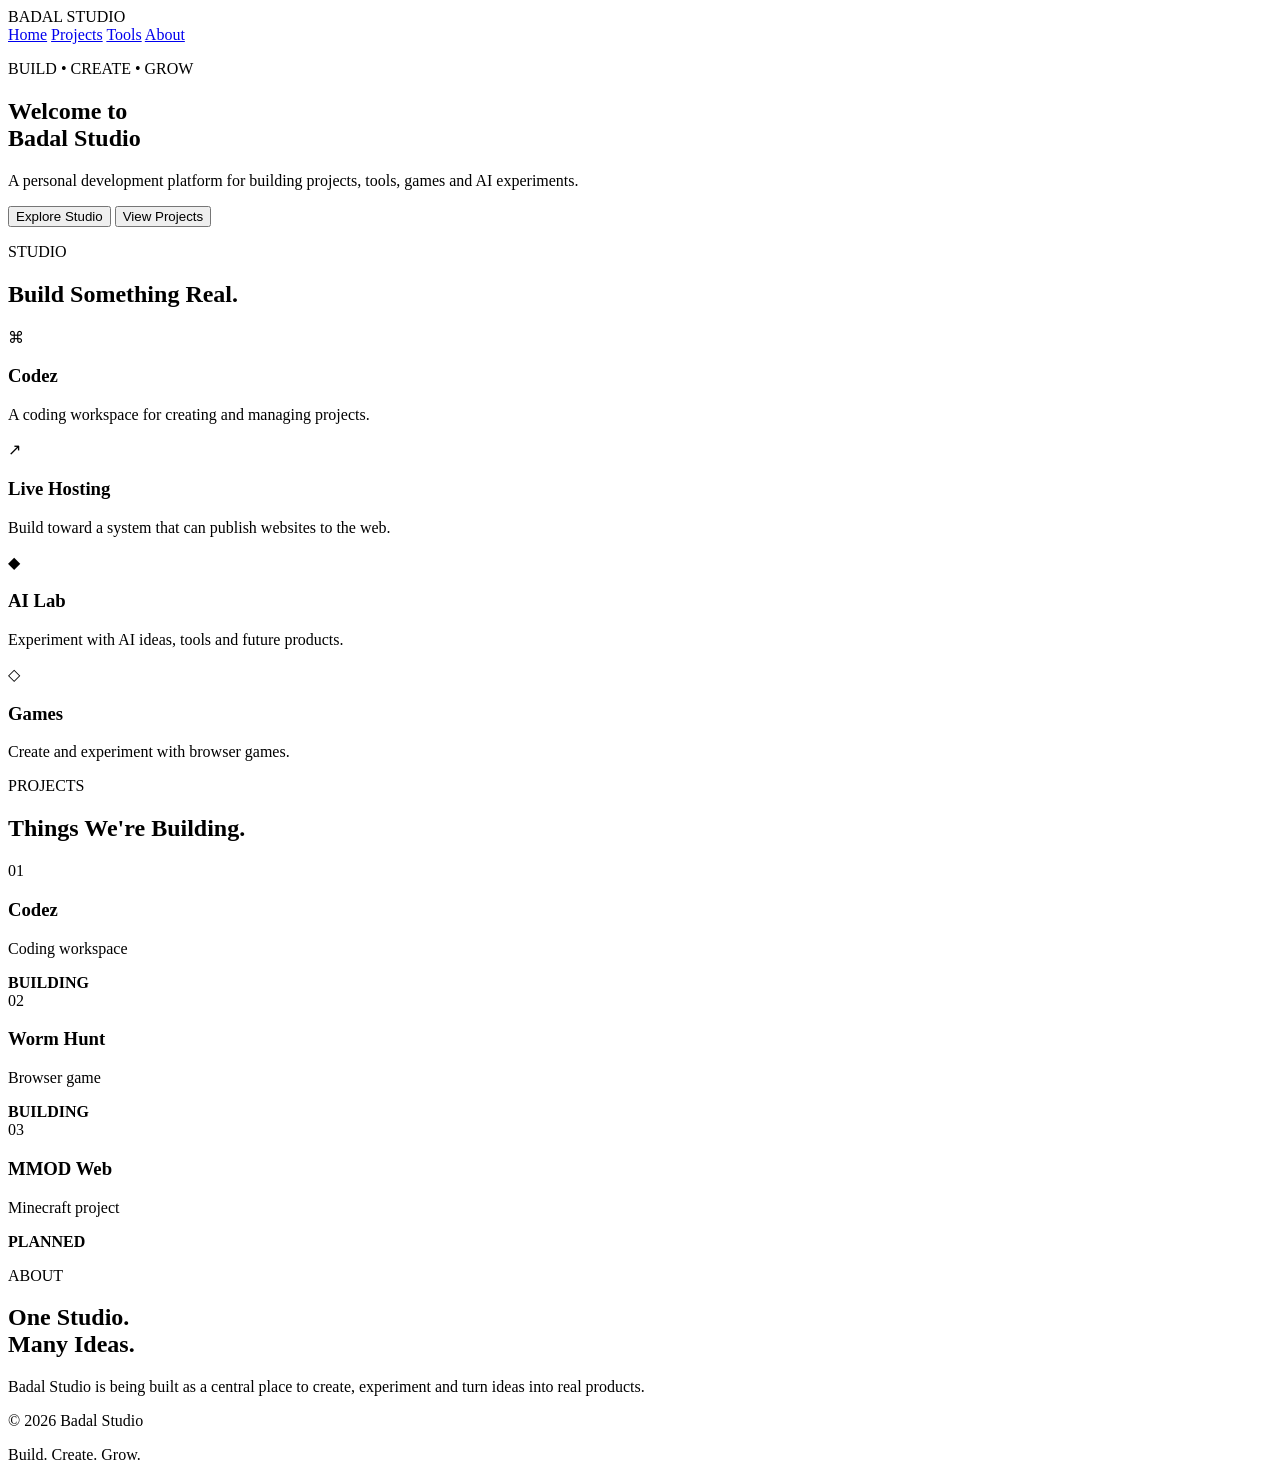
==== index.html @ 6822fb10 "Add initial HTML structure for Badal Studio" ====
<!DOCTYPE html>
<html lang="en">
<head>
    <meta charset="UTF-8">
    <meta name="viewport" content="width=device-width, initial-scale=1.0">

    <title>Badal Studio</title>

    <link rel="stylesheet" href="style.css">
</head>

<body>

    <header>
        <div class="logo">BADAL STUDIO</div>

        <nav>
            <a href="#home">Home</a>
            <a href="#projects">Projects</a>
            <a href="#tools">Tools</a>
            <a href="#about">About</a>
        </nav>
    </header>


    <main id="home">

        <section class="hero">

            <p class="tag">BUILD • CREATE • GROW</p>

            <h1>
                Welcome to<br>
                <span>Badal Studio</span>
            </h1>

            <p class="description">
                A personal development platform for building
                projects, tools, games and AI experiments.
            </p>

            <div class="buttons">
                <button id="exploreBtn">Explore Studio</button>
                <button class="secondary-btn">View Projects</button>
            </div>

        </section>


        <section id="tools" class="section">

            <p class="section-label">STUDIO</p>

            <h2>Build Something Real.</h2>

            <div class="cards">

                <div class="card">
                    <div class="icon">⌘</div>
                    <h3>Codez</h3>
                    <p>
                        A coding workspace for creating
                        and managing projects.
                    </p>
                </div>


                <div class="card">
                    <div class="icon">↗</div>
                    <h3>Live Hosting</h3>
                    <p>
                        Build toward a system that can
                        publish websites to the web.
                    </p>
                </div>


                <div class="card">
                    <div class="icon">◆</div>
                    <h3>AI Lab</h3>
                    <p>
                        Experiment with AI ideas,
                        tools and future products.
                    </p>
                </div>


                <div class="card">
                    <div class="icon">◇</div>
                    <h3>Games</h3>
                    <p>
                        Create and experiment with
                        browser games.
                    </p>
                </div>

            </div>

        </section>


        <section id="projects" class="section projects">

            <p class="section-label">PROJECTS</p>

            <h2>Things We're Building.</h2>

            <div class="project-list">

                <div class="project">
                    <span>01</span>
                    <div>
                        <h3>Codez</h3>
                        <p>Coding workspace</p>
                    </div>
                    <b>BUILDING</b>
                </div>


                <div class="project">
                    <span>02</span>
                    <div>
                        <h3>Worm Hunt</h3>
                        <p>Browser game</p>
                    </div>
                    <b>BUILDING</b>
                </div>


                <div class="project">
                    <span>03</span>
                    <div>
                        <h3>MMOD Web</h3>
                        <p>Minecraft project</p>
                    </div>
                    <b>PLANNED</b>
                </div>

            </div>

        </section>


        <section id="about" class="section about">

            <p class="section-label">ABOUT</p>

            <h2>One Studio.<br>Many Ideas.</h2>

            <p>
                Badal Studio is being built as a central place
                to create, experiment and turn ideas into real
                products.
            </p>

        </section>

    </main>


    <footer>
        <p>© 2026 Badal Studio</p>
        <p>Build. Create. Grow.</p>
    </footer>


    <script src="script.js"></script>

</body>
</html>
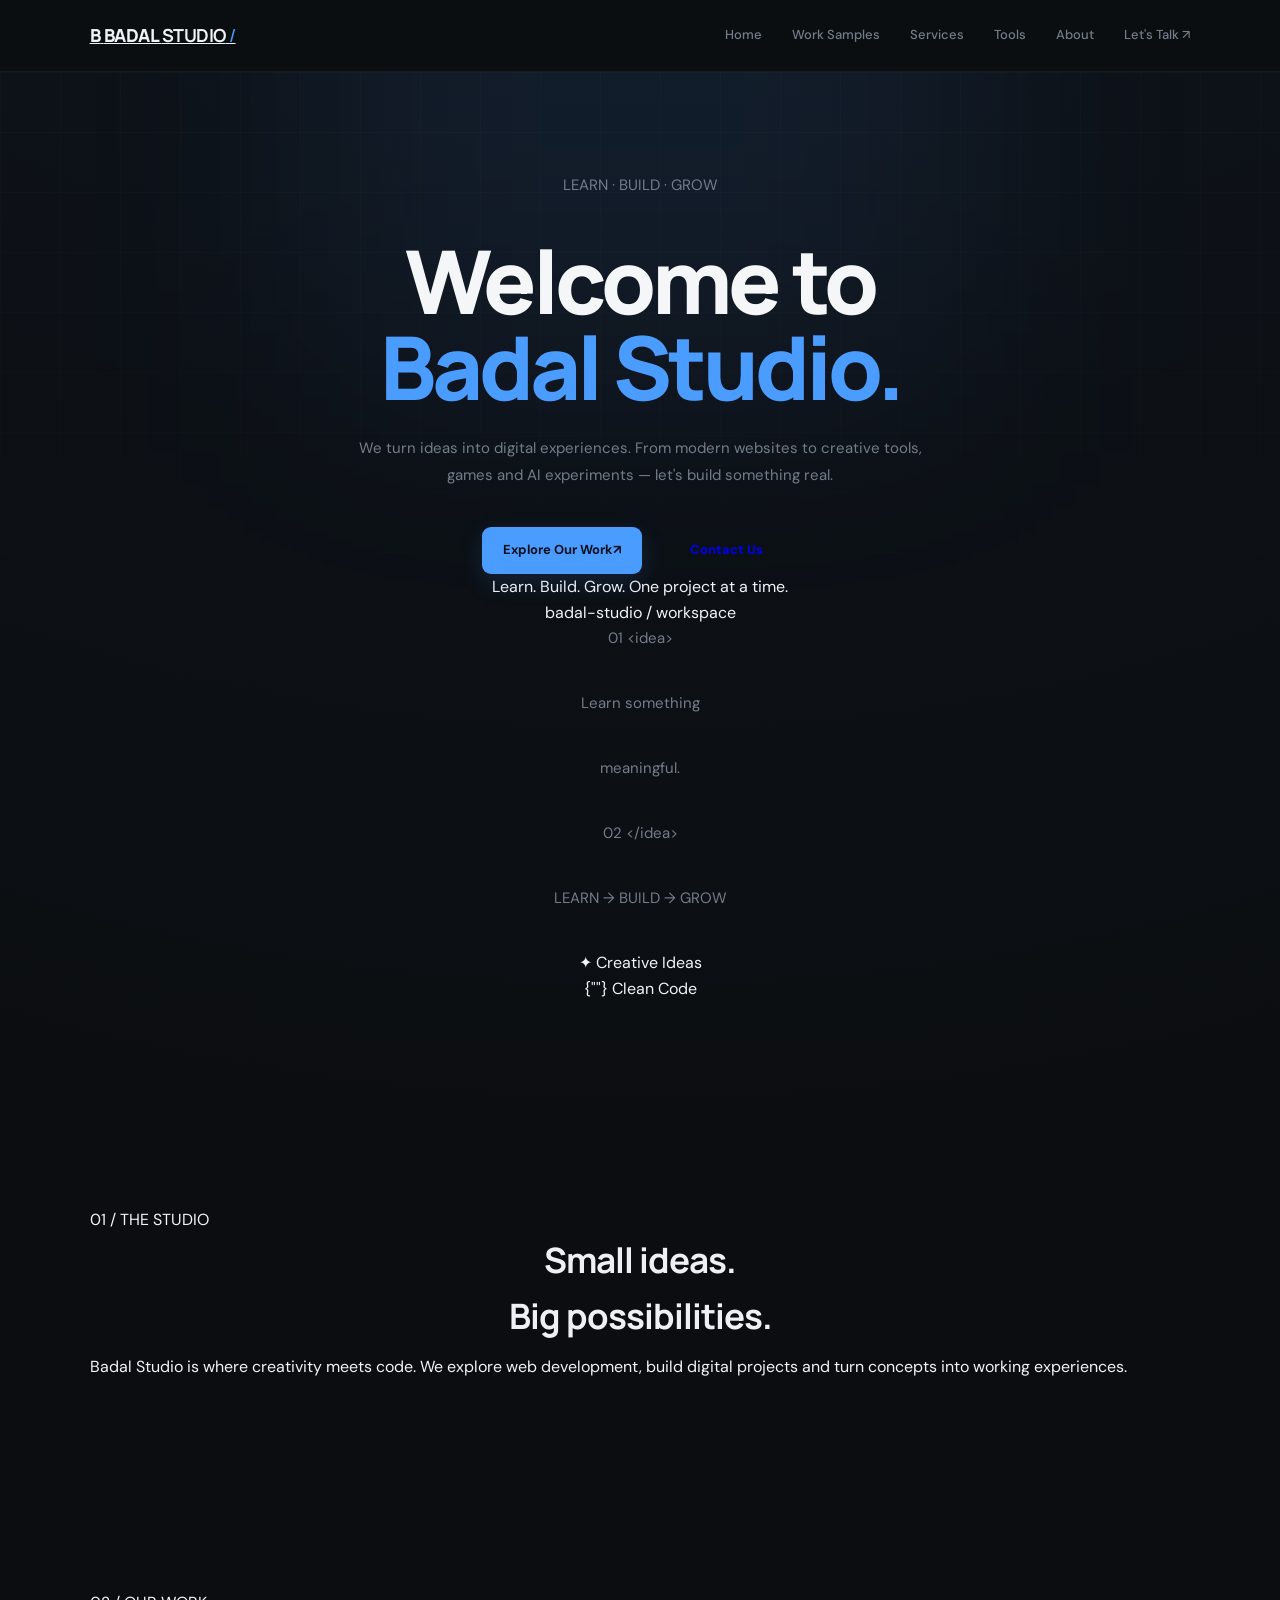
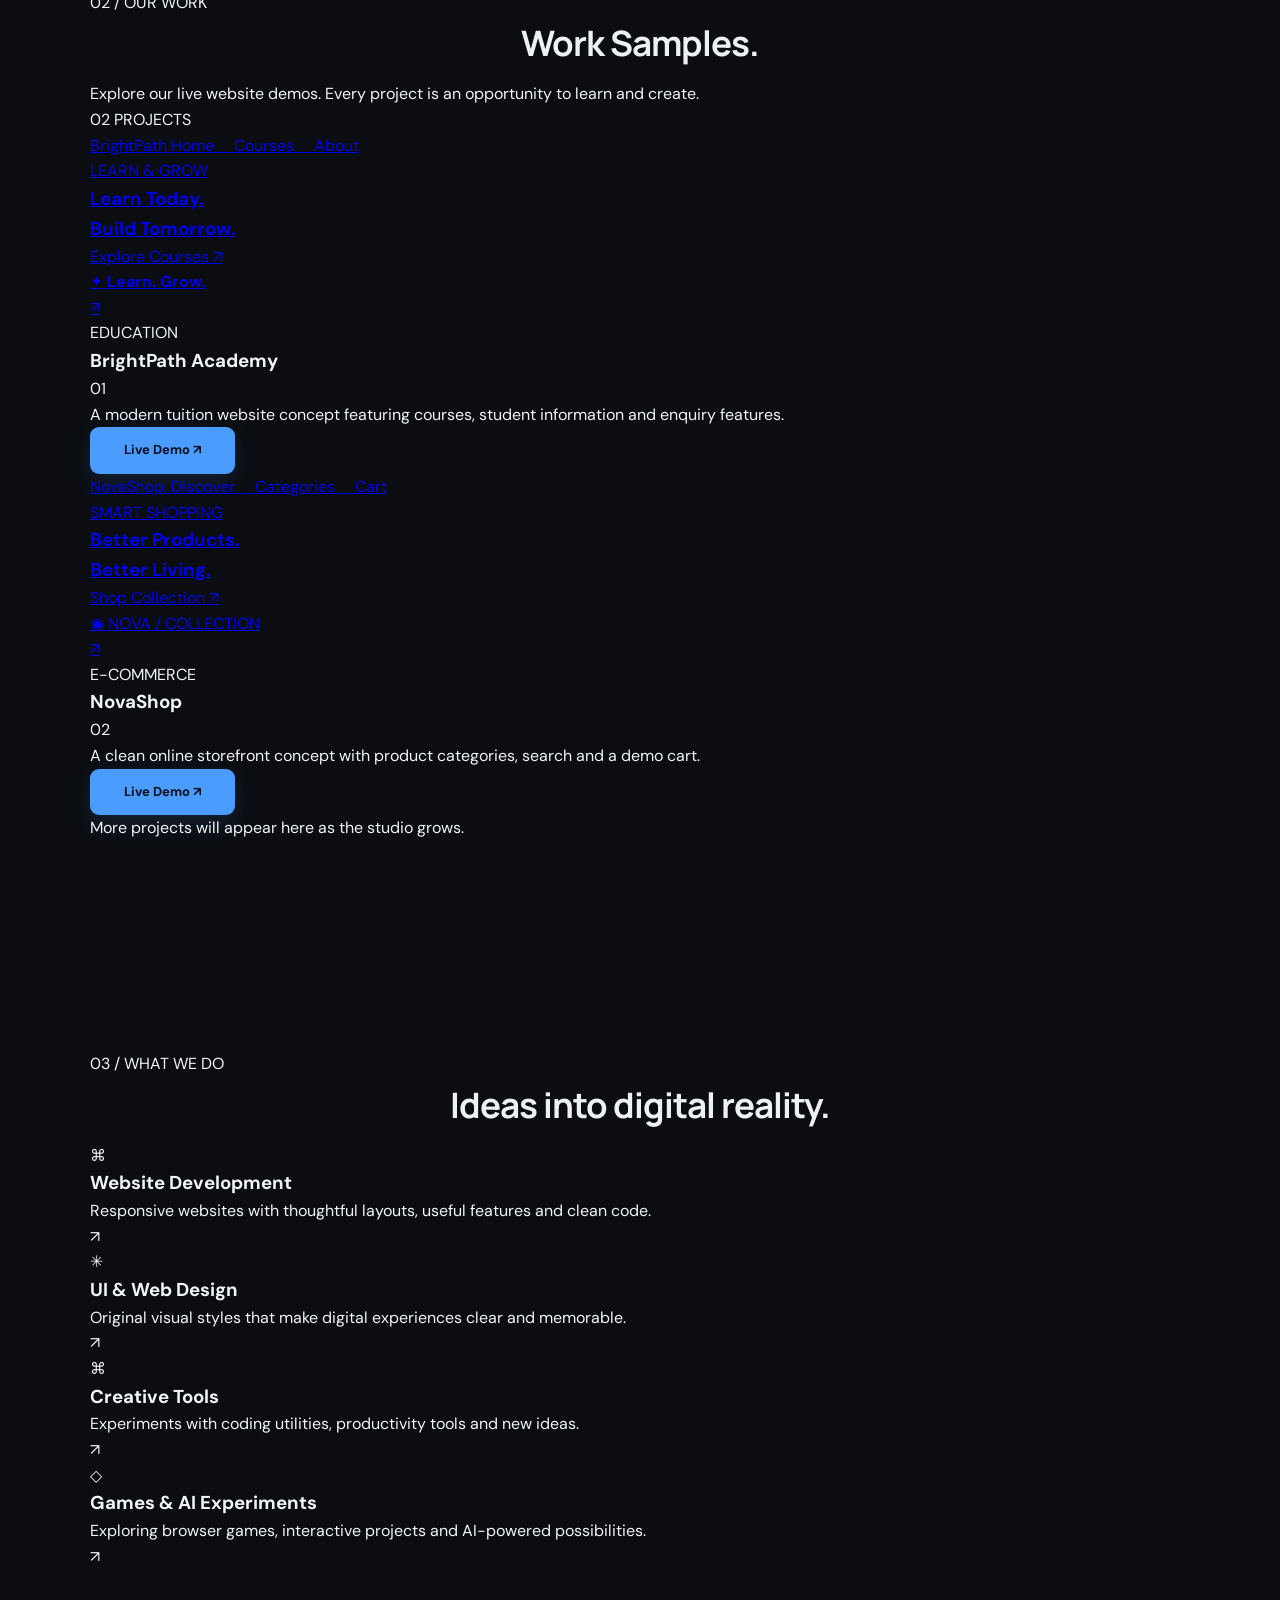
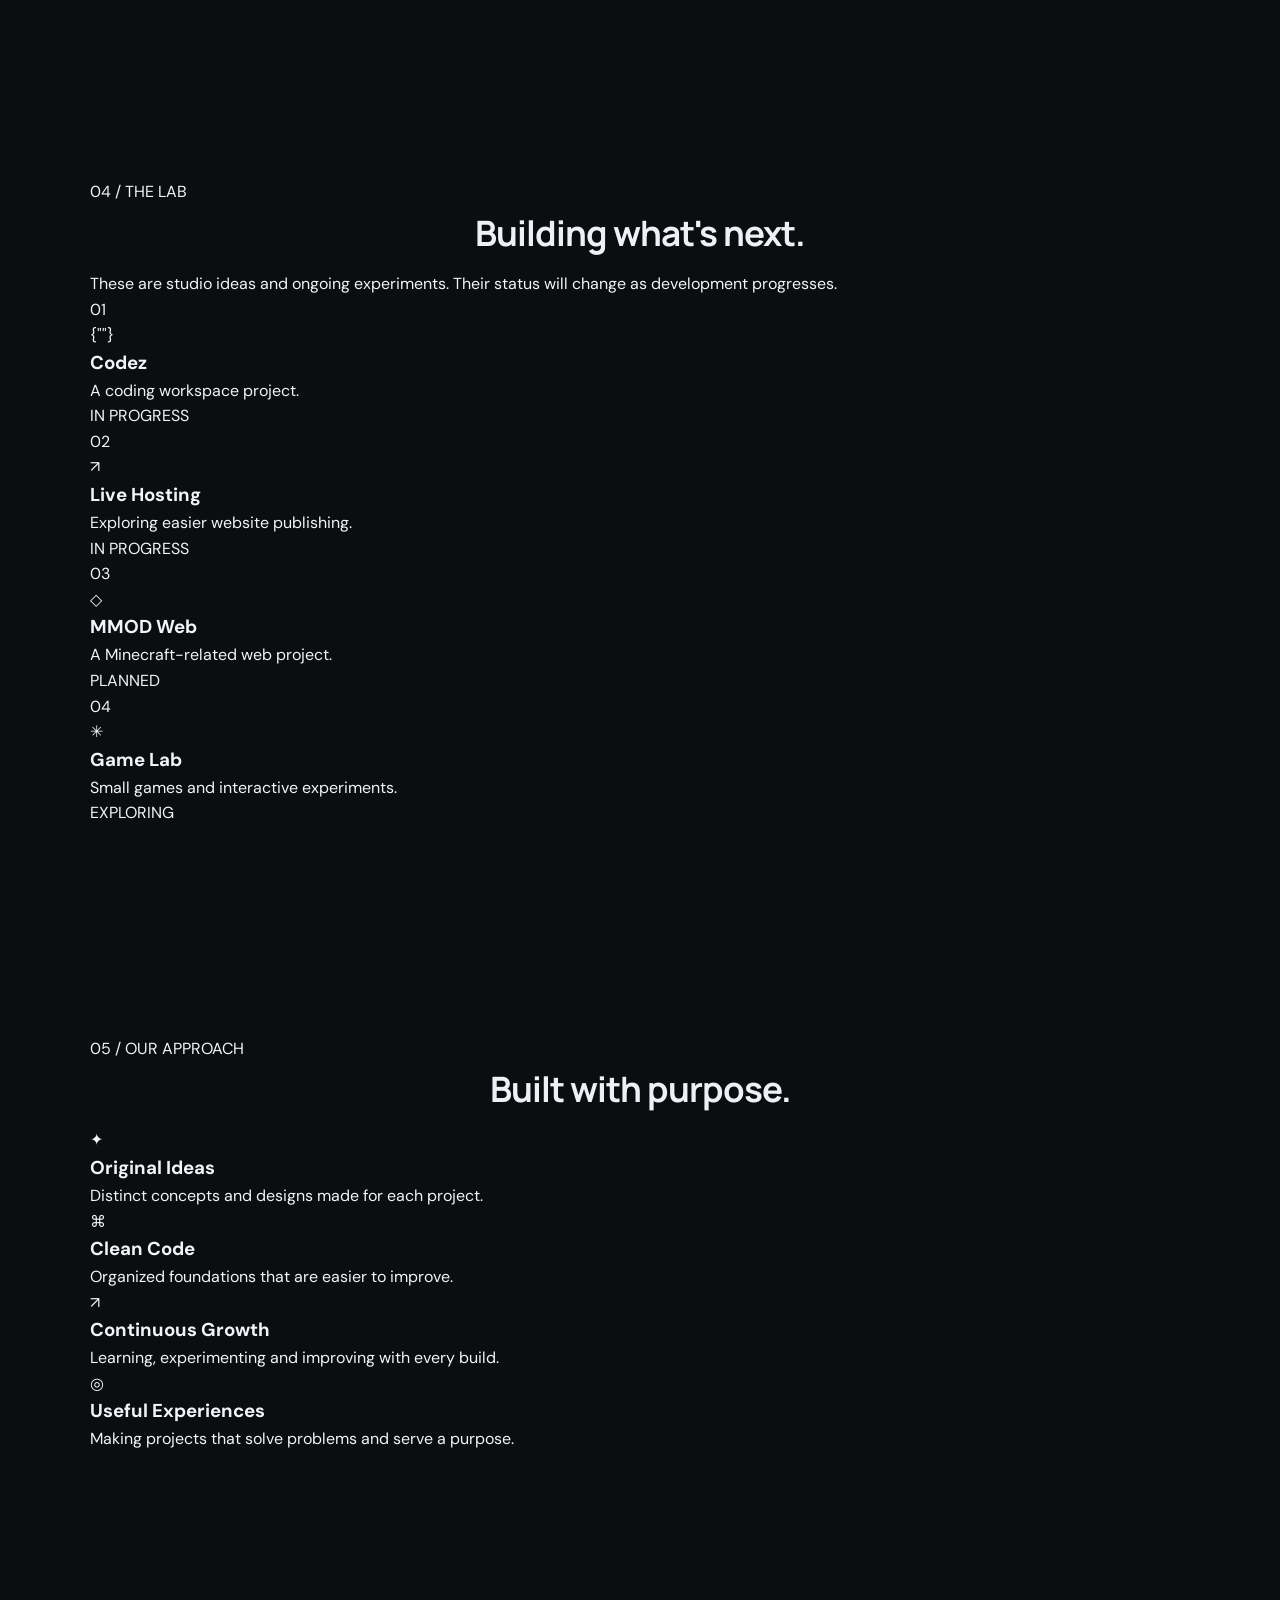
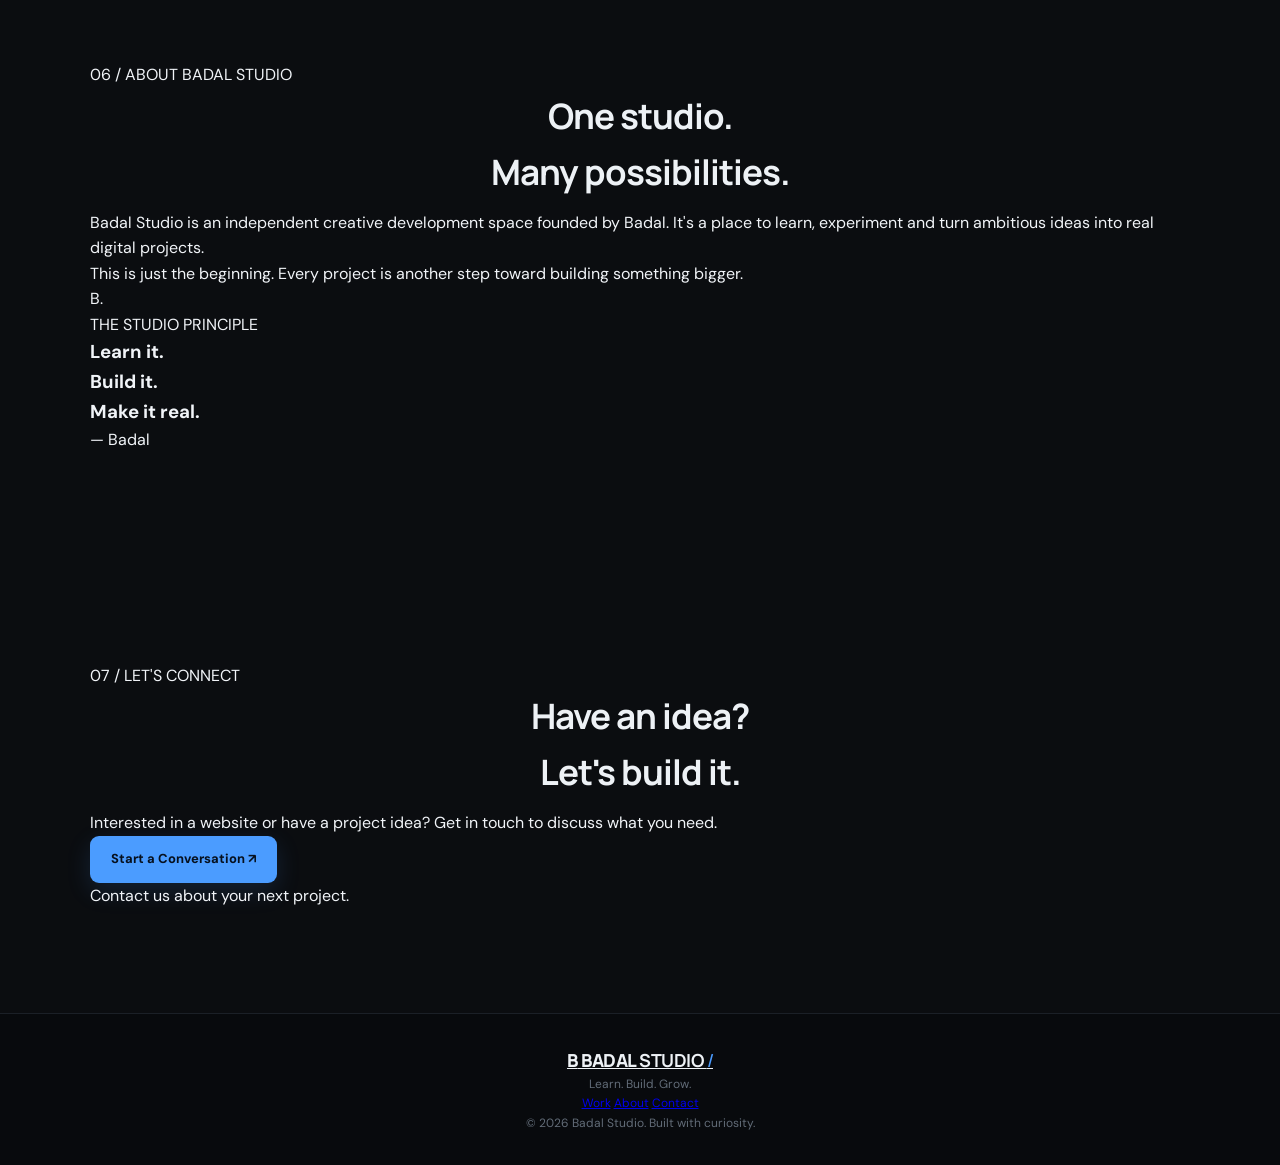
==== commit da5026fc: "Update index.html" ====
--- a/index.html
+++ b/index.html
@@ -3,168 +3,427 @@
 <head>
     <meta charset="UTF-8">
     <meta name="viewport" content="width=device-width, initial-scale=1.0">
-
-    <title>Badal Studio</title>
-
+    <meta name="theme-color" content="#050b18">
+    <meta name="description" content="Badal Studio builds modern websites, digital projects and creative tools.">
+
+    <title>Badal Studio — Learn. Build. Grow.</title>
     <link rel="stylesheet" href="style.css">
 </head>
 
 <body>
 
-    <header>
-        <div class="logo">BADAL STUDIO</div>
-
-        <nav>
-            <a href="#home">Home</a>
-            <a href="#projects">Projects</a>
-            <a href="#tools">Tools</a>
-            <a href="#about">About</a>
-        </nav>
-    </header>
-
-
-    <main id="home">
-
-        <section class="hero">
-
-            <p class="tag">BUILD • CREATE • GROW</p>
-
-            <h1>
-                Welcome to<br>
-                <span>Badal Studio</span>
-            </h1>
-
-            <p class="description">
-                A personal development platform for building
-                projects, tools, games and AI experiments.
+<header class="header">
+    <a href="#home" class="logo" aria-label="Badal Studio Home">
+        <span class="logo-mark">B</span>
+        <span>BADAL <strong>STUDIO</strong></span>
+    </a>
+
+    <nav class="nav">
+        <a href="#home">Home</a>
+        <a href="#samples">Work Samples</a>
+        <a href="#services">Services</a>
+        <a href="#tools">Tools</a>
+        <a href="#about">About</a>
+        <a href="#contact" class="nav-cta">Let's Talk ↗</a>
+    </nav>
+</header>
+
+<main>
+
+<section id="home" class="hero section-wrap">
+    <div class="hero-content">
+        <p class="eyebrow">LEARN · BUILD · GROW</p>
+
+        <h1>Welcome to<br><span>Badal Studio.</span></h1>
+
+        <p class="hero-description">
+            We turn ideas into digital experiences.
+            From modern websites to creative tools,
+            games and AI experiments — let's build
+            something real.
+        </p>
+
+        <div class="hero-buttons">
+            <a href="#samples" class="btn btn-primary">
+                Explore Our Work <span>↗</span>
+            </a>
+            <a href="#contact" class="btn btn-outline">Contact Us</a>
+        </div>
+
+        <div class="hero-note">
+            <span class="status-dot"></span>
+            Learn. Build. Grow. One project at a time.
+        </div>
+    </div>
+
+    <div class="hero-visual" aria-label="Creative coding illustration">
+        <div class="visual-glow"></div>
+
+        <div class="code-window">
+            <div class="window-top">
+                <div class="window-dots"><i></i><i></i><i></i></div>
+                <span>badal-studio / workspace</span>
+            </div>
+
+            <div class="code-content">
+                <p><span>01</span> &lt;idea&gt;</p>
+                <p class="code-highlight">Learn something</p>
+                <p class="code-highlight">meaningful.</p>
+                <p><span>02</span> &lt;/idea&gt;</p>
+                <div class="code-divider"></div>
+                <p class="code-small">LEARN → BUILD → GROW</p>
+            </div>
+        </div>
+
+        <div class="floating-chip chip-one">✦ Creative Ideas</div>
+        <div class="floating-chip chip-two">{"</>"} Clean Code</div>
+    </div>
+</section>
+
+<section class="intro section-wrap">
+    <div>
+        <p class="section-label">01 / THE STUDIO</p>
+        <h2>Small ideas.<br><span>Big possibilities.</span></h2>
+    </div>
+
+    <p class="intro-text">
+        Badal Studio is where creativity meets code.
+        We explore web development, build digital
+        projects and turn concepts into working
+        experiences.
+    </p>
+</section>
+
+<section id="samples" class="section-wrap samples-section">
+    <div class="section-heading">
+        <div>
+            <p class="section-label">02 / OUR WORK</p>
+            <h2>Work <span>Samples.</span></h2>
+            <p class="section-description">
+                Explore our live website demos.
+                Every project is an opportunity to learn and create.
             </p>
-
-            <div class="buttons">
-                <button id="exploreBtn">Explore Studio</button>
-                <button class="secondary-btn">View Projects</button>
-            </div>
-
-        </section>
-
-
-        <section id="tools" class="section">
-
-            <p class="section-label">STUDIO</p>
-
-            <h2>Build Something Real.</h2>
-
-            <div class="cards">
-
-                <div class="card">
-                    <div class="icon">⌘</div>
-                    <h3>Codez</h3>
-                    <p>
-                        A coding workspace for creating
-                        and managing projects.
-                    </p>
-                </div>
-
-
-                <div class="card">
-                    <div class="icon">↗</div>
-                    <h3>Live Hosting</h3>
-                    <p>
-                        Build toward a system that can
-                        publish websites to the web.
-                    </p>
-                </div>
-
-
-                <div class="card">
-                    <div class="icon">◆</div>
-                    <h3>AI Lab</h3>
-                    <p>
-                        Experiment with AI ideas,
-                        tools and future products.
-                    </p>
-                </div>
-
-
-                <div class="card">
-                    <div class="icon">◇</div>
-                    <h3>Games</h3>
-                    <p>
-                        Create and experiment with
-                        browser games.
-                    </p>
-                </div>
-
-            </div>
-
-        </section>
-
-
-        <section id="projects" class="section projects">
-
-            <p class="section-label">PROJECTS</p>
-
-            <h2>Things We're Building.</h2>
-
-            <div class="project-list">
-
-                <div class="project">
-                    <span>01</span>
+        </div>
+        <span class="project-count">02 PROJECTS</span>
+    </div>
+
+    <div class="sample-grid">
+
+        <article class="sample-card" data-sample="tuition">
+            <a
+                class="sample-preview tuition-preview"
+                href="Sample/Tuition/index.html"
+                target="_blank"
+                rel="noopener noreferrer"
+                aria-label="Open BrightPath Academy demo">
+
+                <div class="preview-browser">
+                    <div class="preview-bar">
+                        <span class="mini-logo">BrightPath</span>
+                        <span>Home　 Courses　 About</span>
+                    </div>
+
+                    <div class="tuition-preview-content">
+                        <div>
+                            <span class="preview-tag">LEARN & GROW</span>
+                            <h3>Learn Today.<br>Build Tomorrow.</h3>
+                            <span class="preview-button">Explore Courses ↗</span>
+                        </div>
+
+                        <div class="preview-art">
+                            <span>✦</span>
+                            <strong>Learn.</strong>
+                            <strong>Grow.</strong>
+                        </div>
+                    </div>
+                </div>
+
+                <span class="preview-open">↗</span>
+            </a>
+
+            <div class="sample-info">
+                <div class="sample-title-row">
                     <div>
-                        <h3>Codez</h3>
-                        <p>Coding workspace</p>
-                    </div>
-                    <b>BUILDING</b>
-                </div>
-
-
-                <div class="project">
-                    <span>02</span>
+                        <span class="sample-category">EDUCATION</span>
+                        <h3>BrightPath Academy</h3>
+                    </div>
+                    <span class="sample-number">01</span>
+                </div>
+
+                <p>
+                    A modern tuition website concept featuring
+                    courses, student information and enquiry features.
+                </p>
+
+                <div class="sample-actions">
+                    <a
+                        href="Sample/Tuition/index.html"
+                        target="_blank"
+                        rel="noopener noreferrer"
+                        class="btn btn-primary sample-btn">
+                        Live Demo ↗
+                    </a>
+                </div>
+            </div>
+        </article>
+
+        <article class="sample-card" data-sample="shop">
+            <a
+                class="sample-preview shop-preview"
+                href="Sample/Shop/index.html"
+                target="_blank"
+                rel="noopener noreferrer"
+                aria-label="Open NovaShop demo">
+
+                <div class="preview-browser shop-browser">
+                    <div class="preview-bar">
+                        <span class="mini-logo">NovaShop.</span>
+                        <span>Discover　 Categories　 Cart</span>
+                    </div>
+
+                    <div class="shop-preview-content">
+                        <div>
+                            <span class="preview-tag">SMART SHOPPING</span>
+                            <h3>Better Products.<br>Better Living.</h3>
+                            <span class="preview-button">Shop Collection ↗</span>
+                        </div>
+
+                        <div class="product-art">
+                            <span class="product-orbit"></span>
+                            <span class="product-symbol">◉</span>
+                            <span class="product-caption">NOVA / COLLECTION</span>
+                        </div>
+                    </div>
+                </div>
+
+                <span class="preview-open">↗</span>
+            </a>
+
+            <div class="sample-info">
+                <div class="sample-title-row">
                     <div>
-                        <h3>Worm Hunt</h3>
-                        <p>Browser game</p>
-                    </div>
-                    <b>BUILDING</b>
-                </div>
-
-
-                <div class="project">
-                    <span>03</span>
-                    <div>
-                        <h3>MMOD Web</h3>
-                        <p>Minecraft project</p>
-                    </div>
-                    <b>PLANNED</b>
-                </div>
-
-            </div>
-
-        </section>
-
-
-        <section id="about" class="section about">
-
-            <p class="section-label">ABOUT</p>
-
-            <h2>One Studio.<br>Many Ideas.</h2>
-
-            <p>
-                Badal Studio is being built as a central place
-                to create, experiment and turn ideas into real
-                products.
-            </p>
-
-        </section>
-
-    </main>
-
-
-    <footer>
-        <p>© 2026 Badal Studio</p>
-        <p>Build. Create. Grow.</p>
-    </footer>
-
-
-    <script src="script.js"></script>
+                        <span class="sample-category shop-category">E-COMMERCE</span>
+                        <h3>NovaShop</h3>
+                    </div>
+                    <span class="sample-number">02</span>
+                </div>
+
+                <p>
+                    A clean online storefront concept with
+                    product categories, search and a demo cart.
+                </p>
+
+                <div class="sample-actions">
+                    <a
+                        href="Sample/Shop/index.html"
+                        target="_blank"
+                        rel="noopener noreferrer"
+                        class="btn btn-primary sample-btn">
+                        Live Demo ↗
+                    </a>
+                </div>
+            </div>
+        </article>
+
+    </div>
+
+    <p class="samples-note">
+        More projects will appear here as the studio grows.
+    </p>
+</section>
+
+<section id="services" class="section-wrap services-section">
+    <div class="section-heading">
+        <div>
+            <p class="section-label">03 / WHAT WE DO</p>
+            <h2>Ideas into <span>digital reality.</span></h2>
+        </div>
+    </div>
+
+    <div class="services-grid">
+        <article class="service-card">
+            <span class="service-icon">⌘</span>
+            <h3>Website Development</h3>
+            <p>Responsive websites with thoughtful layouts, useful features and clean code.</p>
+            <span class="service-arrow">↗</span>
+        </article>
+
+        <article class="service-card">
+            <span class="service-icon purple-icon">✳</span>
+            <h3>UI & Web Design</h3>
+            <p>Original visual styles that make digital experiences clear and memorable.</p>
+            <span class="service-arrow">↗</span>
+        </article>
+
+        <article class="service-card">
+            <span class="service-icon green-icon">⌘</span>
+            <h3>Creative Tools</h3>
+            <p>Experiments with coding utilities, productivity tools and new ideas.</p>
+            <span class="service-arrow">↗</span>
+        </article>
+
+        <article class="service-card">
+            <span class="service-icon orange-icon">◇</span>
+            <h3>Games & AI Experiments</h3>
+            <p>Exploring browser games, interactive projects and AI-powered possibilities.</p>
+            <span class="service-arrow">↗</span>
+        </article>
+    </div>
+</section>
+
+<section id="tools" class="section-wrap tools-section">
+    <p class="section-label">04 / THE LAB</p>
+    <h2>Building what's <span>next.</span></h2>
+
+    <p class="section-description">
+        These are studio ideas and ongoing experiments.
+        Their status will change as development progresses.
+    </p>
+
+    <div class="tool-list">
+        <article class="tool-item">
+            <span class="tool-index">01</span>
+            <div class="tool-icon">{"</>"}</div>
+            <div class="tool-details">
+                <h3>Codez</h3>
+                <p>A coding workspace project.</p>
+            </div>
+            <span class="tool-status status-building">IN PROGRESS</span>
+        </article>
+
+        <article class="tool-item">
+            <span class="tool-index">02</span>
+            <div class="tool-icon">↗</div>
+            <div class="tool-details">
+                <h3>Live Hosting</h3>
+                <p>Exploring easier website publishing.</p>
+            </div>
+            <span class="tool-status status-building">IN PROGRESS</span>
+        </article>
+
+        <article class="tool-item">
+            <span class="tool-index">03</span>
+            <div class="tool-icon">◇</div>
+            <div class="tool-details">
+                <h3>MMOD Web</h3>
+                <p>A Minecraft-related web project.</p>
+            </div>
+            <span class="tool-status status-planned">PLANNED</span>
+        </article>
+
+        <article class="tool-item">
+            <span class="tool-index">04</span>
+            <div class="tool-icon">✳</div>
+            <div class="tool-details">
+                <h3>Game Lab</h3>
+                <p>Small games and interactive experiments.</p>
+            </div>
+            <span class="tool-status status-exploring">EXPLORING</span>
+        </article>
+    </div>
+</section>
+
+<section class="section-wrap values-section">
+    <p class="section-label">05 / OUR APPROACH</p>
+    <h2>Built with <span>purpose.</span></h2>
+
+    <div class="values-grid">
+        <div class="value-item">
+            <span>✦</span>
+            <div>
+                <h3>Original Ideas</h3>
+                <p>Distinct concepts and designs made for each project.</p>
+            </div>
+        </div>
+
+        <div class="value-item">
+            <span>⌘</span>
+            <div>
+                <h3>Clean Code</h3>
+                <p>Organized foundations that are easier to improve.</p>
+            </div>
+        </div>
+
+        <div class="value-item">
+            <span>↗</span>
+            <div>
+                <h3>Continuous Growth</h3>
+                <p>Learning, experimenting and improving with every build.</p>
+            </div>
+        </div>
+
+        <div class="value-item">
+            <span>◎</span>
+            <div>
+                <h3>Useful Experiences</h3>
+                <p>Making projects that solve problems and serve a purpose.</p>
+            </div>
+        </div>
+    </div>
+</section>
+
+<section id="about" class="section-wrap about-section">
+    <div class="about-copy">
+        <p class="section-label">06 / ABOUT BADAL STUDIO</p>
+        <h2>One studio.<br><span>Many possibilities.</span></h2>
+
+        <p>
+            Badal Studio is an independent creative development
+            space founded by Badal. It's a place to learn,
+            experiment and turn ambitious ideas into real digital projects.
+        </p>
+
+        <p>
+            This is just the beginning. Every project is another
+            step toward building something bigger.
+        </p>
+    </div>
+
+    <div class="about-card">
+        <span class="about-card-mark">B.</span>
+        <p class="about-card-label">THE STUDIO PRINCIPLE</p>
+        <h3>Learn it.<br>Build it.<br><span>Make it real.</span></h3>
+        <div class="about-line"></div>
+        <p class="about-signature">— Badal</p>
+    </div>
+</section>
+
+<section id="contact" class="section-wrap contact-section">
+    <p class="section-label">07 / LET'S CONNECT</p>
+    <h2>Have an idea?<br><span>Let's build it.</span></h2>
+
+    <p class="contact-description">
+        Interested in a website or have a project idea?
+        Get in touch to discuss what you need.
+    </p>
+
+    <a href="mailto:badalz.business@gmail.com" class="btn btn-primary contact-btn">
+        Start a Conversation ↗
+    </a>
+
+    <p class="contact-note">Contact us about your next project.</p>
+</section>
+
+</main>
+
+<footer class="footer">
+    <a href="#home" class="logo footer-logo">
+        <span class="logo-mark">B</span>
+        <span>BADAL <strong>STUDIO</strong></span>
+    </a>
+
+    <p>Learn. Build. Grow.</p>
+
+    <div class="footer-links">
+        <a href="#samples">Work</a>
+        <a href="#about">About</a>
+        <a href="#contact">Contact</a>
+    </div>
+
+    <p class="copyright">
+        © <span id="year">2026</span> Badal Studio. Built with curiosity.
+    </p>
+</footer>
 
 </body>
-</html>
+    </html>
--- a/style.css
+++ b/style.css
@@ -0,0 +1,754 @@
+/* =====================================================
+   BADAL STUDIO
+   OBSIDIAN × TITANIUM × ELECTRIC BLUE
+===================================================== */
+
+@import url('https://fonts.googleapis.com/css2?family=DM+Sans:wght@400;500;600;700&family=Manrope:wght@500;600;700;800&display=swap');
+
+
+/* ==============================
+   ROOT
+============================== */
+
+:root {
+  --bg: #0b0d10;
+  --bg-soft: #101318;
+
+  --surface: #14181e;
+  --surface-2: #181d24;
+  --surface-3: #1d232b;
+
+  --border: #292f38;
+  --border-light: #343b45;
+
+  --text: #f1f4f8;
+  --text-soft: #aeb6c1;
+  --text-muted: #737d89;
+
+  --blue: #4b9cff;
+  --blue-soft: #79b5ff;
+
+  --silver: #c5ccd5;
+
+  --radius: 16px;
+}
+
+
+/* ==============================
+   RESET
+============================== */
+
+* {
+  margin: 0;
+  padding: 0;
+  box-sizing: border-box;
+}
+
+html {
+  scroll-behavior: smooth;
+}
+
+body {
+  font-family: "DM Sans", sans-serif;
+
+  background:
+    radial-gradient(
+      circle at 50% -20%,
+      rgba(75, 156, 255, 0.08),
+      transparent 35%
+    ),
+    var(--bg);
+
+  color: var(--text);
+
+  line-height: 1.6;
+
+  -webkit-font-smoothing: antialiased;
+}
+
+
+/* ==============================
+   HEADER
+============================== */
+
+header {
+  position: sticky;
+
+  top: 0;
+
+  z-index: 1000;
+
+  height: 72px;
+
+  display: flex;
+
+  align-items: center;
+
+  justify-content: space-between;
+
+  padding: 0 7%;
+
+  background: rgba(11, 13, 16, 0.78);
+
+  backdrop-filter: blur(20px);
+
+  border-bottom: 1px solid rgba(255,255,255,0.055);
+}
+
+
+/* LOGO */
+
+.logo {
+  font-family: "Manrope", sans-serif;
+
+  font-size: 18px;
+
+  font-weight: 800;
+
+  letter-spacing: -0.5px;
+
+  color: #eef2f6;
+}
+
+.logo::after {
+  content: " /";
+
+  color: var(--blue);
+
+  font-weight: 500;
+}
+
+
+/* NAV */
+
+nav {
+  display: flex;
+
+  align-items: center;
+
+  gap: 30px;
+}
+
+nav a {
+  position: relative;
+
+  color: var(--text-muted);
+
+  text-decoration: none;
+
+  font-size: 13px;
+
+  font-weight: 500;
+
+  transition: 0.25s;
+}
+
+nav a:hover {
+  color: var(--text);
+}
+
+nav a::after {
+  content: "";
+
+  position: absolute;
+
+  left: 50%;
+
+  bottom: -8px;
+
+  width: 0;
+
+  height: 1px;
+
+  background: var(--blue);
+
+  transform: translateX(-50%);
+
+  transition: 0.25s;
+}
+
+nav a:hover::after {
+  width: 100%;
+}
+
+
+/* ==============================
+   HERO
+============================== */
+
+.hero {
+  position: relative;
+
+  min-height: 82vh;
+
+  display: flex;
+
+  flex-direction: column;
+
+  align-items: center;
+
+  justify-content: center;
+
+  text-align: center;
+
+  padding: 100px 7%;
+
+  overflow: hidden;
+}
+
+
+/* ambient light */
+
+.hero::before {
+  content: "";
+
+  position: absolute;
+
+  width: 650px;
+  height: 650px;
+
+  top: -350px;
+
+  left: 50%;
+
+  transform: translateX(-50%);
+
+  background: rgba(75, 156, 255, 0.08);
+
+  filter: blur(120px);
+
+  pointer-events: none;
+}
+
+
+/* tiny grid */
+
+.hero::after {
+  content: "";
+
+  position: absolute;
+
+  inset: 0;
+
+  background-image:
+    linear-gradient(
+      rgba(255,255,255,0.018) 1px,
+      transparent 1px
+    ),
+    linear-gradient(
+      90deg,
+      rgba(255,255,255,0.018) 1px,
+      transparent 1px
+    );
+
+  background-size: 60px 60px;
+
+  mask-image: linear-gradient(
+    to bottom,
+    black,
+    transparent 75%
+  );
+
+  pointer-events: none;
+}
+
+
+/* TAG */
+
+.tag {
+  position: relative;
+
+  z-index: 1;
+
+  display: inline-flex;
+
+  align-items: center;
+
+  gap: 8px;
+
+  margin-bottom: 25px;
+
+  padding: 7px 13px;
+
+  border-radius: 100px;
+
+  border: 1px solid var(--border);
+
+  background: rgba(255,255,255,0.025);
+
+  color: var(--silver);
+
+  font-size: 10px;
+
+  font-weight: 700;
+
+  letter-spacing: 2.5px;
+
+  text-transform: uppercase;
+}
+
+.tag::before {
+  content: "";
+
+  width: 5px;
+  height: 5px;
+
+  border-radius: 50%;
+
+  background: var(--blue);
+
+  box-shadow: 0 0 10px var(--blue);
+}
+
+
+/* HERO TITLE */
+
+.hero h1 {
+  position: relative;
+
+  z-index: 1;
+
+  font-family: "Manrope", sans-serif;
+
+  font-size: clamp(48px, 8vw, 88px);
+
+  line-height: 0.98;
+
+  letter-spacing: -4px;
+
+  font-weight: 800;
+
+  max-width: 950px;
+
+  color: #f4f6f8;
+
+  margin-bottom: 26px;
+}
+
+
+/* highlighted word */
+
+.hero h1 span {
+  color: var(--blue);
+}
+
+
+/* HERO TEXT */
+
+.hero p {
+  position: relative;
+
+  z-index: 1;
+
+  max-width: 610px;
+
+  color: var(--text-muted);
+
+  font-size: 15px;
+
+  line-height: 1.8;
+
+  margin-bottom: 38px;
+}
+
+
+/* ==============================
+   BUTTONS
+============================== */
+
+.hero-buttons {
+  position: relative;
+
+  z-index: 1;
+
+  display: flex;
+
+  gap: 12px;
+
+  align-items: center;
+
+  justify-content: center;
+}
+
+.btn {
+  font-family: "DM Sans", sans-serif;
+
+  display: inline-flex;
+
+  align-items: center;
+
+  justify-content: center;
+
+  min-width: 145px;
+
+  padding: 13px 21px;
+
+  border-radius: 9px;
+
+  text-decoration: none;
+
+  font-size: 13px;
+
+  font-weight: 700;
+
+  transition:
+    transform 0.25s,
+    border 0.25s,
+    background 0.25s,
+    box-shadow 0.25s;
+}
+
+
+/* PRIMARY */
+
+.btn-primary {
+  background: var(--blue);
+
+  color: #06101e;
+
+  box-shadow:
+    0 8px 25px rgba(75,156,255,0.15);
+}
+
+.btn-primary:hover {
+  transform: translateY(-2px);
+
+  background: var(--blue-soft);
+
+  box-shadow:
+    0 12px 35px rgba(75,156,255,0.22);
+}
+
+
+/* SECONDARY */
+
+.btn-secondary {
+  background: var(--surface);
+
+  color: var(--silver);
+
+  border: 1px solid var(--border);
+}
+
+.btn-secondary:hover {
+  transform: translateY(-2px);
+
+  background: var(--surface-2);
+
+  border-color: var(--border-light);
+
+  color: white;
+}
+
+
+/* ==============================
+   SECTION
+============================== */
+
+section {
+  padding: 105px 7%;
+}
+
+section h2 {
+  font-family: "Manrope", sans-serif;
+
+  text-align: center;
+
+  font-size: 35px;
+
+  font-weight: 700;
+
+  letter-spacing: -1px;
+
+  color: #edf1f5;
+
+  margin-bottom: 10px;
+}
+
+.section-subtitle {
+  text-align: center;
+
+  color: var(--text-muted);
+
+  font-size: 14px;
+
+  margin-bottom: 50px;
+}
+
+
+/* ==============================
+   TOOLS
+============================== */
+
+.tools-grid {
+  max-width: 1120px;
+
+  margin: auto;
+
+  display: grid;
+
+  grid-template-columns:
+    repeat(auto-fit, minmax(235px, 1fr));
+
+  gap: 16px;
+}
+
+
+.tool-card {
+  position: relative;
+
+  min-height: 205px;
+
+  padding: 28px;
+
+  background:
+    linear-gradient(
+      145deg,
+      var(--surface-2),
+      var(--surface)
+    );
+
+  border: 1px solid var(--border);
+
+  border-radius: var(--radius);
+
+  overflow: hidden;
+
+  transition:
+    transform 0.3s,
+    border 0.3s,
+    box-shadow 0.3s;
+}
+
+
+/* top highlight */
+
+.tool-card::before {
+  content: "";
+
+  position: absolute;
+
+  top: 0;
+  left: 20px;
+  right: 20px;
+
+  height: 1px;
+
+  background:
+    linear-gradient(
+      90deg,
+      transparent,
+      rgba(255,255,255,0.18),
+      transparent
+    );
+}
+
+
+.tool-card:hover {
+  transform: translateY(-6px);
+
+  border-color: #3a4654;
+
+  box-shadow:
+    0 20px 50px rgba(0,0,0,0.25);
+}
+
+
+.tool-card h3 {
+  font-family: "Manrope", sans-serif;
+
+  font-size: 18px;
+
+  font-weight: 700;
+
+  color: #e9edf2;
+
+  margin-bottom: 12px;
+}
+
+
+.tool-card p {
+  color: var(--text-muted);
+
+  font-size: 13px;
+
+  line-height: 1.7;
+}
+
+
+/* ==============================
+   PROJECTS
+============================== */
+
+.projects {
+  background: #0d1014;
+
+  border-top: 1px solid #1b2027;
+
+  border-bottom: 1px solid #1b2027;
+}
+
+
+.project-list {
+  max-width: 900px;
+
+  margin: auto;
+
+  display: grid;
+
+  gap: 10px;
+}
+
+
+.project {
+  display: flex;
+
+  align-items: center;
+
+  justify-content: space-between;
+
+  padding: 22px 24px;
+
+  background: #13171d;
+
+  border: 1px solid #252b33;
+
+  border-radius: 12px;
+
+  transition: 0.25s;
+}
+
+
+.project:hover {
+  background: #171c23;
+
+  border-color: #3b4652;
+
+  transform: translateX(5px);
+}
+
+
+.project h3 {
+  font-family: "Manrope", sans-serif;
+
+  font-size: 15px;
+
+  color: #e8edf2;
+
+  margin-bottom: 3px;
+}
+
+
+.project p {
+  color: #727c89;
+
+  font-size: 12px;
+}
+
+
+/* ==============================
+   ABOUT
+============================== */
+
+.about {
+  text-align: center;
+
+  background: var(--bg);
+}
+
+
+.about p {
+  max-width: 690px;
+
+  margin: auto;
+
+  color: var(--text-muted);
+
+  font-size: 14px;
+
+  line-height: 1.9;
+}
+
+
+/* ==============================
+   FOOTER
+============================== */
+
+footer {
+  padding: 32px 7%;
+
+  text-align: center;
+
+  background: #080a0d;
+
+  border-top: 1px solid #1b2027;
+
+  color: #626c78;
+
+  font-size: 12px;
+}
+
+
+/* ==============================
+   MOBILE
+============================== */
+
+@media (max-width: 650px) {
+
+  header {
+    height: 65px;
+
+    padding: 0 5%;
+  }
+
+  nav {
+    gap: 14px;
+  }
+
+  nav a {
+    font-size: 11px;
+  }
+
+  .hero {
+    min-height: 75vh;
+
+    padding: 75px 6%;
+  }
+
+  .hero h1 {
+    font-size: 48px;
+
+    letter-spacing: -2.5px;
+  }
+
+  .hero p {
+    font-size: 13px;
+  }
+
+  .hero-buttons {
+    flex-direction: column;
+
+    width: 100%;
+  }
+
+  .btn {
+    width: 100%;
+    max-width: 260px;
+  }
+
+  section {
+    padding: 75px 6%;
+  }
+
+  section h2 {
+    font-size: 29px;
+  }
+
+  .project {
+    align-items: flex-start;
+
+    flex-direction: column;
+
+    gap: 7px;
+  }
+}
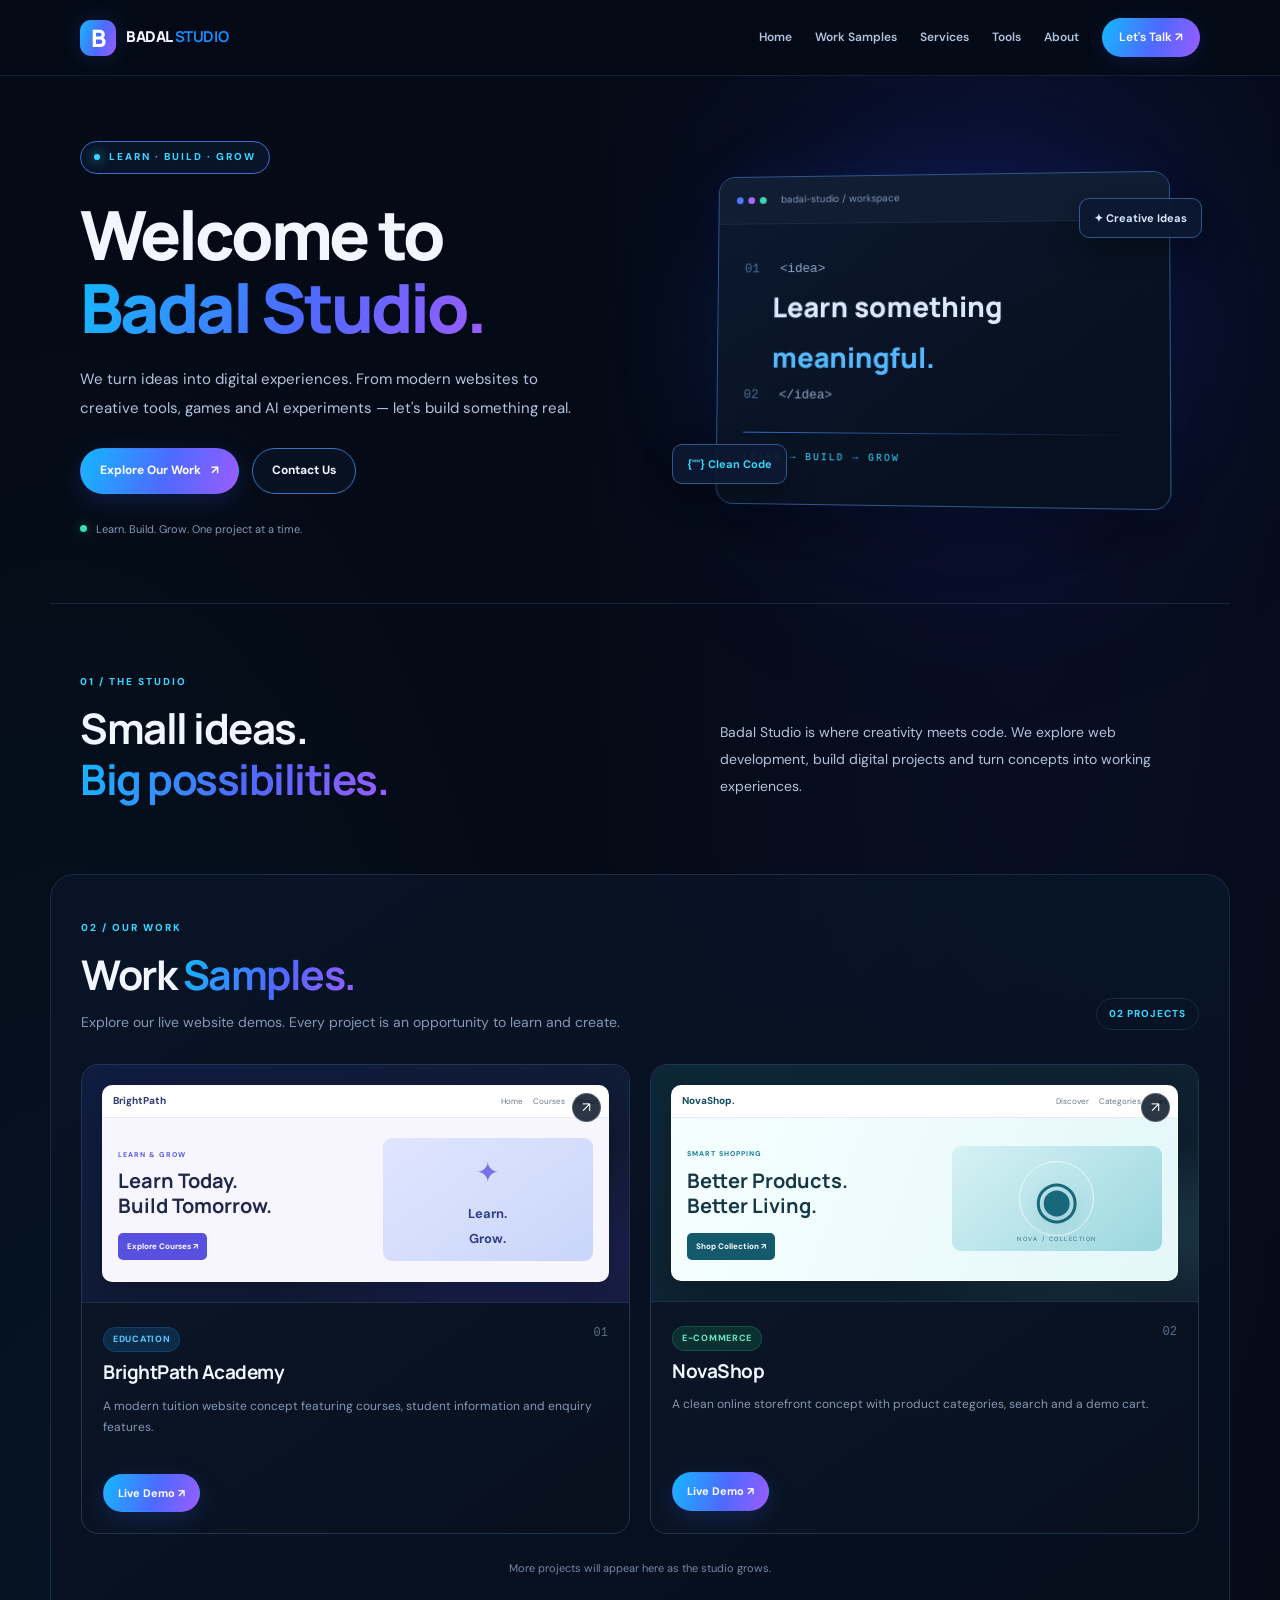
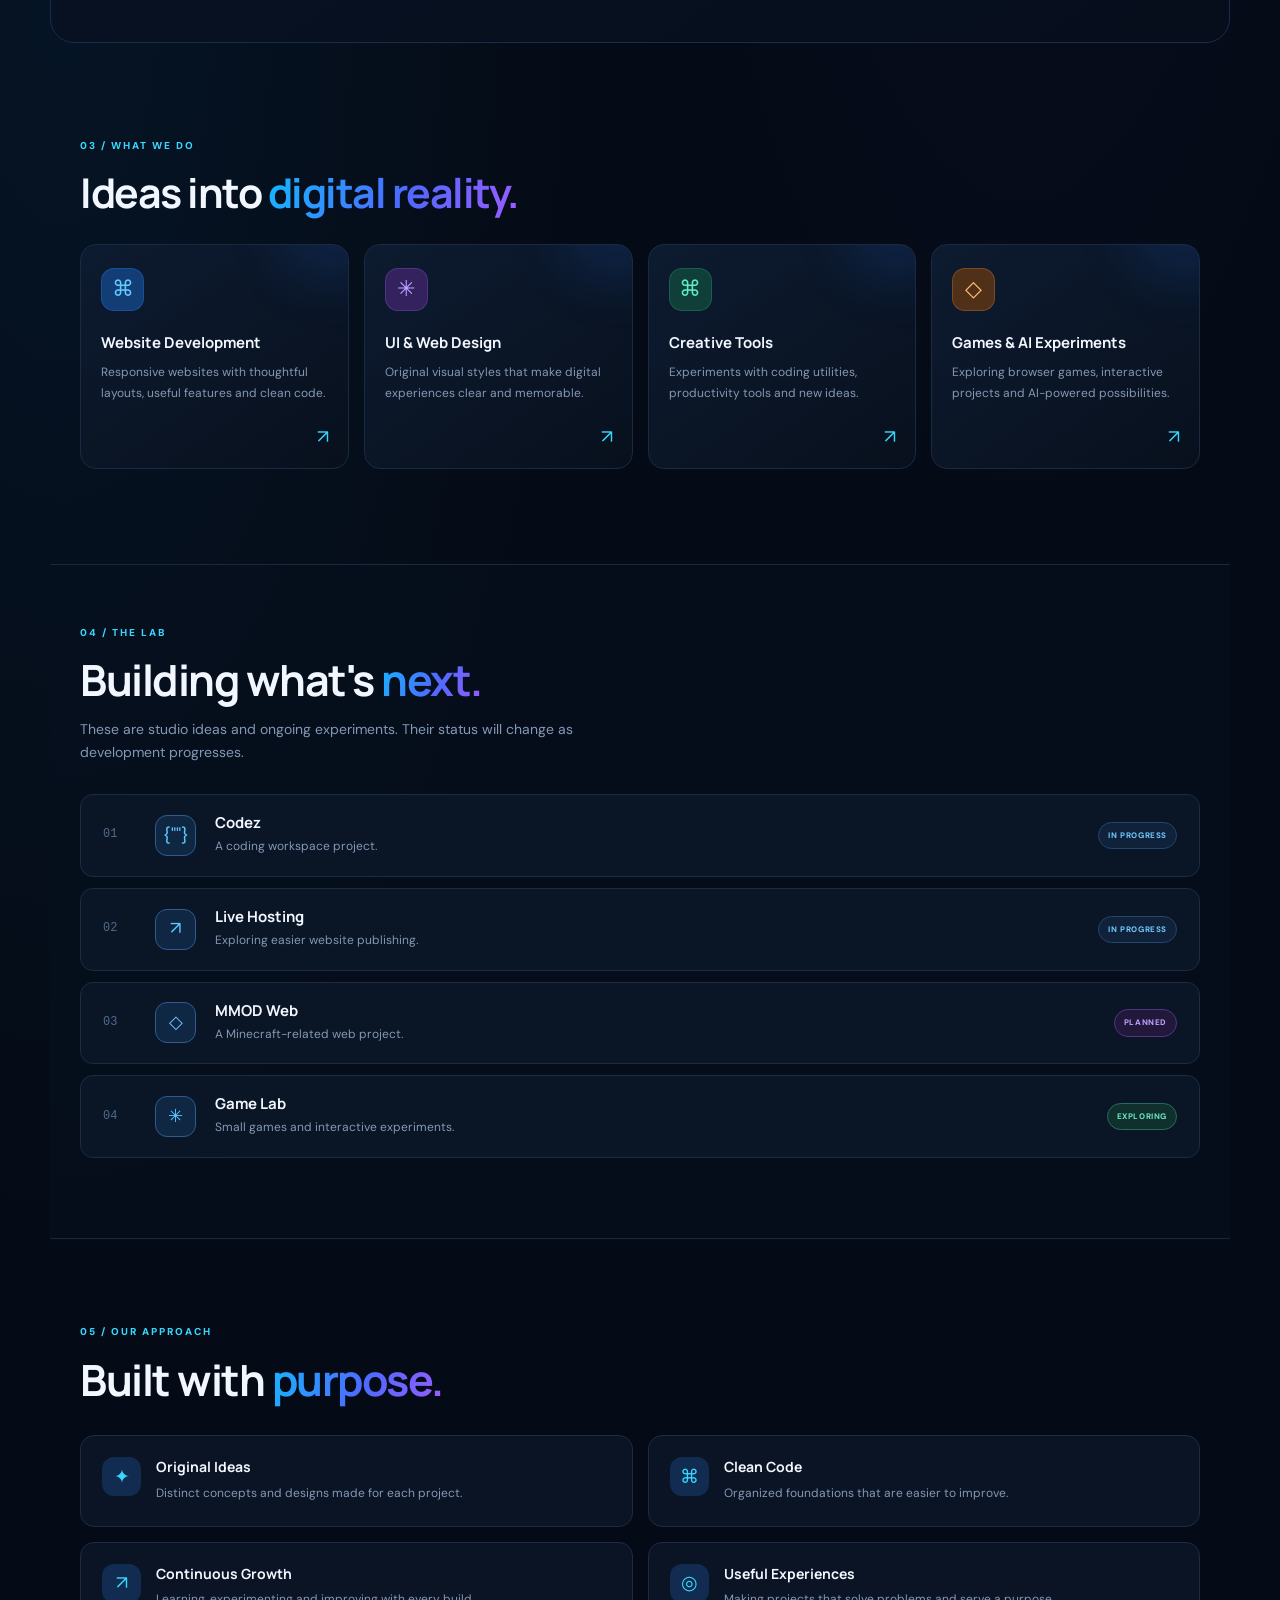
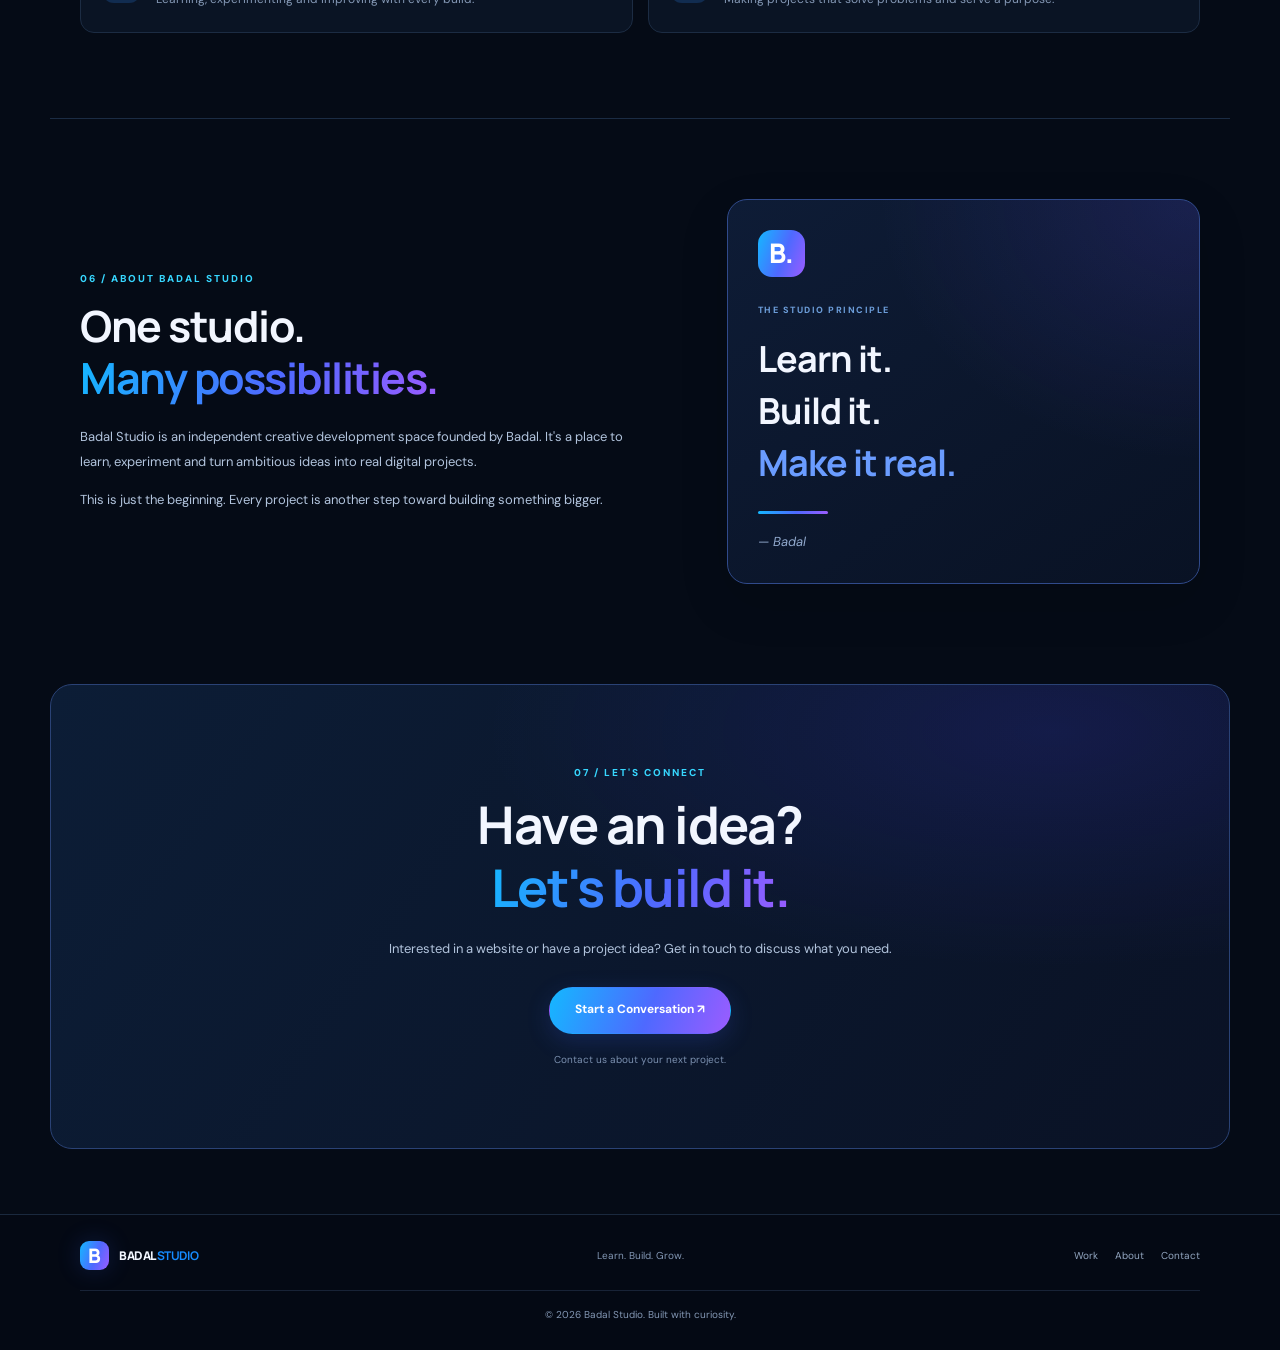
==== commit e0325106: "Update index.html" ====
--- a/index.html
+++ b/index.html
@@ -112,7 +112,7 @@
         <article class="sample-card" data-sample="tuition">
             <a
                 class="sample-preview tuition-preview"
-                href="Sample/Tuition/index.html"
+                href="samples/Tuition/index.html"
                 target="_blank"
                 rel="noopener noreferrer"
                 aria-label="Open BrightPath Academy demo">
@@ -157,7 +157,7 @@
 
                 <div class="sample-actions">
                     <a
-                        href="Sample/Tuition/index.html"
+                        href="samples/Tuition/index.html"
                         target="_blank"
                         rel="noopener noreferrer"
                         class="btn btn-primary sample-btn">
@@ -170,7 +170,7 @@
         <article class="sample-card" data-sample="shop">
             <a
                 class="sample-preview shop-preview"
-                href="Sample/Shop/index.html"
+                href="samples/Shop/index.html"
                 target="_blank"
                 rel="noopener noreferrer"
                 aria-label="Open NovaShop demo">
@@ -215,7 +215,7 @@
 
                 <div class="sample-actions">
                     <a
-                        href="Sample/Shop/index.html"
+                        href="samples/Shop/index.html"
                         target="_blank"
                         rel="noopener noreferrer"
                         class="btn btn-primary sample-btn">
--- a/style.css
+++ b/style.css
@@ -1,754 +1,1755 @@
-/* =====================================================
-   BADAL STUDIO
-   OBSIDIAN × TITANIUM × ELECTRIC BLUE
-===================================================== */
-
-@import url('https://fonts.googleapis.com/css2?family=DM+Sans:wght@400;500;600;700&family=Manrope:wght@500;600;700;800&display=swap');
-
-
-/* ==============================
-   ROOT
-============================== */
+
+/* =========================================
+   BADAL STUDIO — ORIGINAL DESIGN SYSTEM
+   Midnight Navy × Electric Blue × Violet
+========================================= */
+
+@import url('https://fonts.googleapis.com/css2?family=DM+Sans:wght@400;500;600;700;800&family=Manrope:wght@400;500;600;700;800&display=swap');
 
 :root {
-  --bg: #0b0d10;
-  --bg-soft: #101318;
-
-  --surface: #14181e;
-  --surface-2: #181d24;
-  --surface-3: #1d232b;
-
-  --border: #292f38;
-  --border-light: #343b45;
-
-  --text: #f1f4f8;
-  --text-soft: #aeb6c1;
-  --text-muted: #737d89;
-
-  --blue: #4b9cff;
-  --blue-soft: #79b5ff;
-
-  --silver: #c5ccd5;
-
-  --radius: 16px;
-}
-
-
-/* ==============================
-   RESET
-============================== */
+    --bg: #050b16;
+    --bg-soft: #081224;
+    --surface: #0a1426;
+    --surface-hover: #0e1b31;
+    --border: #192a43;
+    --border-hover: #2859a0;
+
+    --text: #f2f6ff;
+    --text-soft: #b2c4dd;
+    --muted: #8498b5;
+
+    --blue: #168cff;
+    --cyan: #37d7ff;
+    --purple: #7655ff;
+    --green: #38e0b0;
+
+    --gradient: linear-gradient(110deg, #14b8ff, #4e69ff 55%, #9b5cff);
+    --radius: 18px;
+    --width: 1180px;
+}
 
 * {
-  margin: 0;
-  padding: 0;
-  box-sizing: border-box;
+    margin: 0;
+    padding: 0;
+    box-sizing: border-box;
 }
 
 html {
-  scroll-behavior: smooth;
+    scroll-behavior: smooth;
+    scroll-padding-top: 95px;
 }
 
 body {
-  font-family: "DM Sans", sans-serif;
-
-  background:
-    radial-gradient(
-      circle at 50% -20%,
-      rgba(75, 156, 255, 0.08),
-      transparent 35%
-    ),
-    var(--bg);
-
-  color: var(--text);
-
-  line-height: 1.6;
-
-  -webkit-font-smoothing: antialiased;
-}
-
-
-/* ==============================
-   HEADER
-============================== */
-
-header {
-  position: sticky;
-
-  top: 0;
-
-  z-index: 1000;
-
-  height: 72px;
-
-  display: flex;
-
-  align-items: center;
-
-  justify-content: space-between;
-
-  padding: 0 7%;
-
-  background: rgba(11, 13, 16, 0.78);
-
-  backdrop-filter: blur(20px);
-
-  border-bottom: 1px solid rgba(255,255,255,0.055);
-}
-
-
-/* LOGO */
+    min-width: 320px;
+    overflow-x: hidden;
+    background:
+        radial-gradient(ellipse at 80% 8%, #11134355, transparent 30%),
+        radial-gradient(ellipse at 5% 35%, #063c6430, transparent 30%),
+        var(--bg);
+    color: var(--text);
+    font-family: "DM Sans", sans-serif;
+    line-height: 1.65;
+    -webkit-font-smoothing: antialiased;
+}
+
+body, button, a {
+    -webkit-tap-highlight-color: transparent;
+}
+
+a {
+    color: inherit;
+    text-decoration: none;
+}
+
+button, a {
+    touch-action: manipulation;
+}
+
+::selection {
+    background: #2563eb;
+    color: white;
+}
+
+section[id],
+main[id] {
+    scroll-margin-top: 90px;
+}
+
+.section-wrap {
+    width: min(var(--width), 100%);
+    margin-inline: auto;
+    padding-inline: 30px;
+}
+
+.section-label {
+    color: var(--cyan);
+    font-size: 10px;
+    font-weight: 800;
+    letter-spacing: 2px;
+    margin-bottom: 13px;
+}
+
+.section-description {
+    max-width: 540px;
+    color: var(--muted);
+    font-size: 14px;
+    margin-top: 12px;
+}
+
+h1, h2, h3 {
+    font-family: "Manrope", sans-serif;
+    line-height: 1.2;
+}
+
+h2 {
+    font-size: clamp(29px, 4vw, 43px);
+    letter-spacing: -1.5px;
+}
+
+h2 span {
+    background: var(--gradient);
+    background-clip: text;
+    -webkit-background-clip: text;
+    color: transparent;
+}
+
+:focus-visible {
+    outline: 2px solid var(--cyan);
+    outline-offset: 4px;
+}
+
+
+/* =========================================
+   HEADER & NAVIGATION
+========================================= */
+
+.header {
+    position: sticky;
+    top: 0;
+    z-index: 1000;
+
+    min-height: 76px;
+    width: 100%;
+    padding: 12px max(30px, calc((100% - var(--width)) / 2 + 30px));
+
+    display: flex;
+    align-items: center;
+    justify-content: space-between;
+    gap: 25px;
+
+    background: #050b16eF;
+    border-bottom: 1px solid #20304a99;
+    backdrop-filter: blur(18px);
+    -webkit-backdrop-filter: blur(18px);
+}
 
 .logo {
-  font-family: "Manrope", sans-serif;
-
-  font-size: 18px;
-
-  font-weight: 800;
-
-  letter-spacing: -0.5px;
-
-  color: #eef2f6;
-}
-
-.logo::after {
-  content: " /";
-
-  color: var(--blue);
-
-  font-weight: 500;
-}
-
-
-/* NAV */
-
-nav {
-  display: flex;
-
-  align-items: center;
-
-  gap: 30px;
-}
-
-nav a {
-  position: relative;
-
-  color: var(--text-muted);
-
-  text-decoration: none;
-
-  font-size: 13px;
-
-  font-weight: 500;
-
-  transition: 0.25s;
-}
-
-nav a:hover {
-  color: var(--text);
-}
-
-nav a::after {
-  content: "";
-
-  position: absolute;
-
-  left: 50%;
-
-  bottom: -8px;
-
-  width: 0;
-
-  height: 1px;
-
-  background: var(--blue);
-
-  transform: translateX(-50%);
-
-  transition: 0.25s;
-}
-
-nav a:hover::after {
-  width: 100%;
-}
-
-
-/* ==============================
+    display: inline-flex;
+    align-items: center;
+    gap: 10px;
+    flex-shrink: 0;
+
+    color: var(--text);
+    font-family: "Manrope", sans-serif;
+    font-size: 15px;
+    font-weight: 800;
+    letter-spacing: -0.4px;
+}
+
+.logo strong {
+    color: var(--blue);
+}
+
+.logo-mark {
+    display: grid;
+    place-items: center;
+
+    width: 36px;
+    height: 36px;
+    border-radius: 11px;
+
+    background: var(--gradient);
+    color: white;
+    font-size: 24px;
+    font-weight: 800;
+    line-height: 1;
+
+    box-shadow: 0 0 24px #3f6bff30;
+}
+
+.nav {
+    display: flex;
+    align-items: center;
+    justify-content: flex-end;
+    gap: 23px;
+}
+
+.nav a {
+    position: relative;
+    color: var(--text-soft);
+    font-size: 12px;
+    font-weight: 600;
+    white-space: nowrap;
+    transition: color .2s ease;
+}
+
+.nav a:not(.nav-cta)::after {
+    position: absolute;
+    content: "";
+    left: 0;
+    bottom: -9px;
+    width: 0;
+    height: 2px;
+    background: var(--cyan);
+    transition: width .2s ease;
+}
+
+.nav a:hover {
+    color: white;
+}
+
+.nav a:hover::after {
+    width: 100%;
+}
+
+.nav .nav-cta {
+    padding: 10px 17px;
+    border-radius: 30px;
+    background: var(--gradient);
+    color: white;
+    box-shadow: 0 5px 22px #485dff25;
+}
+
+.nav .nav-cta:hover {
+    transform: translateY(-2px);
+    box-shadow: 0 8px 28px #485dff45;
+}
+
+
+/* =========================================
    HERO
-============================== */
+========================================= */
 
 .hero {
-  position: relative;
-
-  min-height: 82vh;
-
-  display: flex;
-
-  flex-direction: column;
-
-  align-items: center;
-
-  justify-content: center;
-
-  text-align: center;
-
-  padding: 100px 7%;
-
-  overflow: hidden;
-}
-
-
-/* ambient light */
+    position: relative;
+    isolation: isolate;
+
+    display: grid;
+    grid-template-columns: 1.03fr .97fr;
+    align-items: center;
+    gap: 45px;
+
+    min-height: 490px;
+    padding-top: 65px;
+    padding-bottom: 65px;
+}
 
 .hero::before {
-  content: "";
-
-  position: absolute;
-
-  width: 650px;
-  height: 650px;
-
-  top: -350px;
-
-  left: 50%;
-
-  transform: translateX(-50%);
-
-  background: rgba(75, 156, 255, 0.08);
-
-  filter: blur(120px);
-
-  pointer-events: none;
-}
-
-
-/* tiny grid */
-
-.hero::after {
-  content: "";
-
-  position: absolute;
-
-  inset: 0;
-
-  background-image:
-    linear-gradient(
-      rgba(255,255,255,0.018) 1px,
-      transparent 1px
-    ),
-    linear-gradient(
-      90deg,
-      rgba(255,255,255,0.018) 1px,
-      transparent 1px
-    );
-
-  background-size: 60px 60px;
-
-  mask-image: linear-gradient(
-    to bottom,
-    black,
-    transparent 75%
-  );
-
-  pointer-events: none;
-}
-
-
-/* TAG */
-
-.tag {
-  position: relative;
-
-  z-index: 1;
-
-  display: inline-flex;
-
-  align-items: center;
-
-  gap: 8px;
-
-  margin-bottom: 25px;
-
-  padding: 7px 13px;
-
-  border-radius: 100px;
-
-  border: 1px solid var(--border);
-
-  background: rgba(255,255,255,0.025);
-
-  color: var(--silver);
-
-  font-size: 10px;
-
-  font-weight: 700;
-
-  letter-spacing: 2.5px;
-
-  text-transform: uppercase;
-}
-
-.tag::before {
-  content: "";
-
-  width: 5px;
-  height: 5px;
-
-  border-radius: 50%;
-
-  background: var(--blue);
-
-  box-shadow: 0 0 10px var(--blue);
-}
-
-
-/* HERO TITLE */
+    position: absolute;
+    content: "";
+    z-index: -1;
+    pointer-events: none;
+
+    width: 440px;
+    height: 440px;
+    top: 5%;
+    right: 3%;
+
+    background: #273dff20;
+    filter: blur(100px);
+    border-radius: 50%;
+}
+
+.hero-content {
+    position: relative;
+    z-index: 2;
+}
+
+.eyebrow {
+    display: inline-flex;
+    align-items: center;
+    gap: 9px;
+
+    padding: 7px 13px;
+    margin-bottom: 24px;
+
+    border: 1px solid #3d6ed8;
+    border-radius: 40px;
+    background: #0b1b32a8;
+
+    color: var(--cyan);
+    font-size: 10px;
+    font-weight: 800;
+    letter-spacing: 2px;
+}
+
+.eyebrow::before {
+    content: "";
+    width: 6px;
+    height: 6px;
+    border-radius: 50%;
+    background: var(--cyan);
+    box-shadow: 0 0 12px var(--cyan);
+}
 
 .hero h1 {
-  position: relative;
-
-  z-index: 1;
-
-  font-family: "Manrope", sans-serif;
-
-  font-size: clamp(48px, 8vw, 88px);
-
-  line-height: 0.98;
-
-  letter-spacing: -4px;
-
-  font-weight: 800;
-
-  max-width: 950px;
-
-  color: #f4f6f8;
-
-  margin-bottom: 26px;
-}
-
-
-/* highlighted word */
+    font-size: clamp(43px, 5.3vw, 68px);
+    letter-spacing: -3px;
+    font-weight: 800;
+    line-height: 1.08;
+}
 
 .hero h1 span {
-  color: var(--blue);
-}
-
-
-/* HERO TEXT */
-
-.hero p {
-  position: relative;
-
-  z-index: 1;
-
-  max-width: 610px;
-
-  color: var(--text-muted);
-
-  font-size: 15px;
-
-  line-height: 1.8;
-
-  margin-bottom: 38px;
-}
-
-
-/* ==============================
-   BUTTONS
-============================== */
+    display: inline-block;
+    background: var(--gradient);
+    background-clip: text;
+    -webkit-background-clip: text;
+    color: transparent;
+}
+
+.hero-description {
+    max-width: 510px;
+    margin-top: 21px;
+    color: var(--text-soft);
+    font-size: 15px;
+    line-height: 1.9;
+}
 
 .hero-buttons {
-  position: relative;
-
-  z-index: 1;
-
-  display: flex;
-
-  gap: 12px;
-
-  align-items: center;
-
-  justify-content: center;
+    display: flex;
+    flex-wrap: wrap;
+    align-items: center;
+    gap: 13px;
+    margin-top: 26px;
 }
 
 .btn {
-  font-family: "DM Sans", sans-serif;
-
-  display: inline-flex;
-
-  align-items: center;
-
-  justify-content: center;
-
-  min-width: 145px;
-
-  padding: 13px 21px;
-
-  border-radius: 9px;
-
-  text-decoration: none;
-
-  font-size: 13px;
-
-  font-weight: 700;
-
-  transition:
-    transform 0.25s,
-    border 0.25s,
-    background 0.25s,
-    box-shadow 0.25s;
-}
-
-
-/* PRIMARY */
+    min-height: 43px;
+    display: inline-flex;
+    justify-content: center;
+    align-items: center;
+    gap: 10px;
+
+    padding: 12px 19px;
+    border: 1px solid transparent;
+    border-radius: 30px;
+
+    font-family: "DM Sans", sans-serif;
+    font-size: 12px;
+    font-weight: 700;
+    text-align: center;
+
+    cursor: pointer;
+    transition:
+        transform .22s ease,
+        box-shadow .22s ease,
+        background .22s ease,
+        border-color .22s ease;
+}
+
+.btn:hover {
+    transform: translateY(-3px);
+}
 
 .btn-primary {
-  background: var(--blue);
-
-  color: #06101e;
-
-  box-shadow:
-    0 8px 25px rgba(75,156,255,0.15);
+    color: white;
+    background: var(--gradient);
+    box-shadow: 0 7px 24px #3d66ff30;
 }
 
 .btn-primary:hover {
-  transform: translateY(-2px);
-
-  background: var(--blue-soft);
-
-  box-shadow:
-    0 12px 35px rgba(75,156,255,0.22);
-}
-
-
-/* SECONDARY */
-
-.btn-secondary {
-  background: var(--surface);
-
-  color: var(--silver);
-
-  border: 1px solid var(--border);
-}
-
-.btn-secondary:hover {
-  transform: translateY(-2px);
-
-  background: var(--surface-2);
-
-  border-color: var(--border-light);
-
-  color: white;
-}
-
-
-/* ==============================
-   SECTION
-============================== */
-
-section {
-  padding: 105px 7%;
-}
-
-section h2 {
-  font-family: "Manrope", sans-serif;
-
-  text-align: center;
-
-  font-size: 35px;
-
-  font-weight: 700;
-
-  letter-spacing: -1px;
-
-  color: #edf1f5;
-
-  margin-bottom: 10px;
-}
-
-.section-subtitle {
-  text-align: center;
-
-  color: var(--text-muted);
-
-  font-size: 14px;
-
-  margin-bottom: 50px;
-}
-
-
-/* ==============================
-   TOOLS
-============================== */
-
-.tools-grid {
-  max-width: 1120px;
-
-  margin: auto;
-
-  display: grid;
-
-  grid-template-columns:
-    repeat(auto-fit, minmax(235px, 1fr));
-
-  gap: 16px;
-}
-
-
-.tool-card {
-  position: relative;
-
-  min-height: 205px;
-
-  padding: 28px;
-
-  background:
-    linear-gradient(
-      145deg,
-      var(--surface-2),
-      var(--surface)
-    );
-
-  border: 1px solid var(--border);
-
-  border-radius: var(--radius);
-
-  overflow: hidden;
-
-  transition:
-    transform 0.3s,
-    border 0.3s,
-    box-shadow 0.3s;
-}
-
-
-/* top highlight */
-
-.tool-card::before {
-  content: "";
-
-  position: absolute;
-
-  top: 0;
-  left: 20px;
-  right: 20px;
-
-  height: 1px;
-
-  background:
-    linear-gradient(
-      90deg,
-      transparent,
-      rgba(255,255,255,0.18),
-      transparent
-    );
-}
-
-
-.tool-card:hover {
-  transform: translateY(-6px);
-
-  border-color: #3a4654;
-
-  box-shadow:
-    0 20px 50px rgba(0,0,0,0.25);
-}
-
-
-.tool-card h3 {
-  font-family: "Manrope", sans-serif;
-
-  font-size: 18px;
-
-  font-weight: 700;
-
-  color: #e9edf2;
-
-  margin-bottom: 12px;
-}
-
-
-.tool-card p {
-  color: var(--text-muted);
-
-  font-size: 13px;
-
-  line-height: 1.7;
-}
-
-
-/* ==============================
-   PROJECTS
-============================== */
-
-.projects {
-  background: #0d1014;
-
-  border-top: 1px solid #1b2027;
-
-  border-bottom: 1px solid #1b2027;
-}
-
-
-.project-list {
-  max-width: 900px;
-
-  margin: auto;
-
-  display: grid;
-
-  gap: 10px;
-}
-
-
-.project {
-  display: flex;
-
-  align-items: center;
-
-  justify-content: space-between;
-
-  padding: 22px 24px;
-
-  background: #13171d;
-
-  border: 1px solid #252b33;
-
-  border-radius: 12px;
-
-  transition: 0.25s;
-}
-
-
-.project:hover {
-  background: #171c23;
-
-  border-color: #3b4652;
-
-  transform: translateX(5px);
-}
-
-
-.project h3 {
-  font-family: "Manrope", sans-serif;
-
-  font-size: 15px;
-
-  color: #e8edf2;
-
-  margin-bottom: 3px;
-}
-
-
-.project p {
-  color: #727c89;
-
-  font-size: 12px;
-}
-
-
-/* ==============================
+    box-shadow: 0 10px 30px #3d66ff50;
+}
+
+.btn-outline {
+    color: var(--text);
+    border-color: #3475c7;
+    background: #071122;
+}
+
+.btn-outline:hover {
+    background: #102342;
+    border-color: var(--cyan);
+}
+
+.hero-note {
+    display: flex;
+    align-items: center;
+    gap: 9px;
+    margin-top: 26px;
+    color: var(--muted);
+    font-size: 11px;
+}
+
+.status-dot {
+    width: 7px;
+    height: 7px;
+    border-radius: 50%;
+    background: var(--green);
+    box-shadow: 0 0 12px #38e0b066;
+}
+
+
+/* =========================================
+   HERO CODE ILLUSTRATION
+========================================= */
+
+.hero-visual {
+    position: relative;
+    display: grid;
+    place-items: center;
+    min-height: 325px;
+    perspective: 1000px;
+}
+
+.visual-glow {
+    position: absolute;
+    inset: 10%;
+    background: linear-gradient(135deg, #057dff35, #6d36ff30);
+    filter: blur(60px);
+    border-radius: 50%;
+}
+
+.code-window {
+    position: relative;
+    z-index: 1;
+    width: 100%;
+    max-width: 455px;
+
+    overflow: hidden;
+    border: 1px solid #31558b;
+    border-radius: 17px;
+    background: linear-gradient(145deg, #0c1930, #07101f 75%);
+    box-shadow:
+        0 25px 65px #0008,
+        0 0 45px #135bff18,
+        inset 0 1px #ffffff12;
+
+    transform: rotateY(-5deg) rotateX(2deg);
+    transition: transform .35s ease;
+}
+
+.hero-visual:hover .code-window {
+    transform: rotateY(0) rotateX(0) translateY(-4px);
+}
+
+.window-top {
+    display: flex;
+    align-items: center;
+    gap: 15px;
+    padding: 15px 18px;
+
+    background: #101d32;
+    border-bottom: 1px solid var(--border);
+    color: #8298b9;
+    font-size: 10px;
+}
+
+.window-dots {
+    display: flex;
+    gap: 5px;
+}
+
+.window-dots i {
+    width: 7px;
+    height: 7px;
+    border-radius: 50%;
+    background: #4f7cff;
+}
+
+.window-dots i:nth-child(2) {
+    background: #a36aff;
+}
+
+.window-dots i:nth-child(3) {
+    background: #36dcb4;
+}
+
+.code-content {
+    padding: 30px 27px 33px;
+}
+
+.code-content p {
+    margin: 5px 0;
+    color: #91a8c9;
+    font-family: monospace;
+    font-size: 13px;
+}
+
+.code-content p span {
+    color: #526c91;
+    margin-right: 13px;
+}
+
+.code-content .code-highlight {
+    margin-left: 29px;
+    color: #dceaff;
+    font-family: "Manrope", sans-serif;
+    font-size: clamp(19px, 2.3vw, 28px);
+    font-weight: 800;
+}
+
+.code-content .code-highlight:nth-of-type(3) {
+    color: #54b9ff;
+}
+
+.code-divider {
+    height: 1px;
+    margin: 26px 0 17px;
+    background: linear-gradient(90deg, #386cc8, transparent);
+}
+
+.code-content .code-small {
+    color: var(--cyan);
+    font-size: 10px;
+    letter-spacing: 2px;
+}
+
+.floating-chip {
+    position: absolute;
+    z-index: 2;
+    padding: 10px 14px;
+
+    border: 1px solid #34578a;
+    border-radius: 10px;
+    background: #0c1930eF;
+    color: #d7e8ff;
+    font-size: 11px;
+    font-weight: 700;
+
+    box-shadow: 0 12px 30px #0005;
+}
+
+.chip-one {
+    top: 25px;
+    right: -2px;
+}
+
+.chip-two {
+    bottom: 22px;
+    left: -7px;
+    color: var(--cyan);
+}
+
+
+/* =========================================
+   INTRO
+========================================= */
+
+.intro {
+    display: grid;
+    grid-template-columns: 1fr .8fr;
+    align-items: end;
+    gap: 40px;
+
+    padding-top: 70px;
+    padding-bottom: 70px;
+
+    border-top: 1px solid #19283e;
+}
+
+.intro h2 {
+    font-size: clamp(30px, 4vw, 42px);
+}
+
+.intro-text {
+    max-width: 470px;
+    padding-bottom: 5px;
+    color: var(--text-soft);
+    font-size: 14px;
+    line-height: 1.9;
+}
+
+
+/* =========================================
+   WORK SAMPLES
+========================================= */
+
+.samples-section {
+    padding-top: 45px;
+    padding-bottom: 65px;
+
+    border: 1px solid #192c48;
+    border-radius: 24px;
+
+    background:
+        radial-gradient(ellipse at 100% 0%, #123d7418, transparent 38%),
+        linear-gradient(145deg, #081426, #060e1c);
+}
+
+.section-heading {
+    display: flex;
+    align-items: flex-end;
+    justify-content: space-between;
+    gap: 22px;
+    margin-bottom: 30px;
+}
+
+.section-heading h2 {
+    font-size: clamp(30px, 4vw, 41px);
+}
+
+.project-count {
+    flex-shrink: 0;
+    padding: 7px 12px;
+    margin-bottom: 4px;
+
+    border: 1px solid var(--border);
+    border-radius: 30px;
+    color: var(--cyan);
+    font-size: 10px;
+    font-weight: 800;
+    letter-spacing: 1px;
+}
+
+.sample-grid {
+    display: grid;
+    grid-template-columns: repeat(2, minmax(0, 1fr));
+    gap: 20px;
+}
+
+.sample-card {
+    min-width: 0;
+    overflow: hidden;
+
+    border: 1px solid #203550;
+    border-radius: 17px;
+    background: linear-gradient(145deg, #0b1729, #08101e);
+
+    transition:
+        transform .25s ease,
+        border-color .25s ease,
+        box-shadow .25s ease;
+}
+
+.sample-card:hover {
+    transform: translateY(-5px);
+    border-color: #3476c9;
+    box-shadow: 0 18px 40px #0003;
+}
+
+.sample-preview {
+    position: relative;
+    display: block;
+    min-height: 225px;
+    padding: 20px;
+
+    overflow: hidden;
+    border-bottom: 1px solid #1d3049;
+}
+
+.tuition-preview {
+    background:
+        radial-gradient(ellipse at 80% 80%, #3b2ba650, transparent 42%),
+        linear-gradient(140deg, #101c40, #101b30);
+}
+
+.shop-preview {
+    background:
+        radial-gradient(ellipse at 80% 70%, #6ad7e830, transparent 40%),
+        linear-gradient(140deg, #0d2737, #101d2c);
+}
+
+.preview-browser {
+    position: relative;
+    min-height: 183px;
+    overflow: hidden;
+
+    border: 1px solid #ffffff22;
+    border-radius: 10px;
+    background: #f7f6ff;
+    color: #171c34;
+
+    box-shadow: 0 14px 30px #0003;
+    transition: transform .3s ease;
+}
+
+.sample-card:hover .preview-browser {
+    transform: scale(1.025);
+}
+
+.preview-bar {
+    min-height: 32px;
+    padding: 7px 10px;
+
+    display: flex;
+    align-items: center;
+    justify-content: space-between;
+    gap: 8px;
+
+    background: #ffffff;
+    border-bottom: 1px solid #e8eaf0;
+    color: #6d7789;
+    font-size: 8px;
+    white-space: nowrap;
+}
+
+.mini-logo {
+    color: #343c75;
+    font-size: 10px;
+    font-weight: 800;
+}
+
+.tuition-preview-content,
+.shop-preview-content {
+    min-height: 150px;
+    padding: 20px 15px;
+
+    display: grid;
+    grid-template-columns: 1.1fr .9fr;
+    align-items: center;
+    gap: 8px;
+}
+
+.preview-tag {
+    display: inline-block;
+    margin-bottom: 8px;
+    color: #5c5edb;
+    font-size: 7px;
+    font-weight: 800;
+    letter-spacing: 1px;
+}
+
+.tuition-preview-content h3,
+.shop-preview-content h3 {
+    margin-bottom: 13px;
+    color: #20274a;
+    font-size: clamp(14px, 1.7vw, 20px);
+    line-height: 1.25;
+}
+
+.preview-button {
+    display: inline-block;
+    padding: 7px 9px;
+    border-radius: 5px;
+    background: #5851df;
+    color: white;
+    font-size: 8px;
+    font-weight: 700;
+}
+
+.preview-art {
+    min-height: 105px;
+    padding: 12px;
+    display: flex;
+    flex-direction: column;
+    justify-content: center;
+    align-items: center;
+    gap: 3px;
+
+    border-radius: 9px;
+    background: linear-gradient(145deg, #e0e5ff, #c9d6f9);
+    color: #303f88;
+    font-size: 16px;
+}
+
+.preview-art span {
+    margin-bottom: 4px;
+    color: #7771ec;
+    font-size: 28px;
+}
+
+.preview-art strong {
+    font-size: 13px;
+}
+
+.shop-browser {
+    background: #f9ffff;
+}
+
+.shop-browser .mini-logo {
+    color: #164d60;
+}
+
+.shop-preview-content {
+    background: linear-gradient(110deg, #f6ffff, #e4f7f9);
+}
+
+.shop-preview-content .preview-tag {
+    color: #16829a;
+}
+
+.shop-preview-content h3 {
+    color: #163745;
+}
+
+.shop-preview-content .preview-button {
+    background: #135a6d;
+}
+
+.product-art {
+    position: relative;
+    min-height: 105px;
+    display: grid;
+    place-items: center;
+    overflow: hidden;
+
+    border-radius: 9px;
+    background: linear-gradient(140deg, #d6f2f4, #9bd6df);
+}
+
+.product-orbit {
+    position: absolute;
+    width: 75px;
+    height: 75px;
+    border: 1px solid #ffffffb0;
+    border-radius: 50%;
+}
+
+.product-symbol {
+    position: relative;
+    z-index: 1;
+    color: #17687a;
+    font-size: 52px;
+    line-height: 1;
+    text-shadow: 0 5px 15px #245a6b25;
+}
+
+.product-caption {
+    position: absolute;
+    bottom: 7px;
+    color: #326c7a;
+    font-size: 6px;
+    letter-spacing: 1.5px;
+}
+
+.preview-open {
+    position: absolute;
+    top: 28px;
+    right: 28px;
+
+    display: grid;
+    place-items: center;
+    width: 29px;
+    height: 29px;
+    border-radius: 50%;
+
+    background: #071425d9;
+    border: 1px solid #ffffff35;
+    color: white;
+    font-size: 14px;
+}
+
+.sample-info {
+    padding: 21px;
+}
+
+.sample-title-row {
+    display: flex;
+    justify-content: space-between;
+    align-items: flex-start;
+    gap: 12px;
+}
+
+.sample-category {
+    display: inline-block;
+    margin-bottom: 9px;
+    padding: 4px 9px;
+
+    border: 1px solid #2870b74a;
+    border-radius: 20px;
+    background: #0c2b49;
+    color: #55c7ff;
+
+    font-size: 9px;
+    font-weight: 800;
+    letter-spacing: .7px;
+}
+
+.shop-category {
+    background: #0b302f;
+    border-color: #2b947a55;
+    color: #69e6c1;
+}
+
+.sample-info h3 {
+    font-size: 19px;
+    letter-spacing: -.5px;
+}
+
+.sample-number {
+    color: #58708e;
+    font-family: monospace;
+    font-size: 12px;
+}
+
+.sample-info > p {
+    min-height: 62px;
+    margin-top: 12px;
+    color: var(--muted);
+    font-size: 12px;
+    line-height: 1.8;
+}
+
+.sample-actions {
+    display: flex;
+    flex-wrap: wrap;
+    gap: 10px;
+    margin-top: 16px;
+}
+
+.sample-btn {
+    min-height: 36px;
+    padding: 9px 14px;
+    font-size: 11px;
+}
+
+.samples-note {
+    margin-top: 25px;
+    color: #7589a5;
+    font-size: 11px;
+    text-align: center;
+}
+
+
+/* =========================================
+   SERVICES
+========================================= */
+
+.services-section {
+    padding-top: 95px;
+    padding-bottom: 95px;
+}
+
+.services-section .section-heading {
+    margin-bottom: 27px;
+}
+
+.services-grid {
+    display: grid;
+    grid-template-columns: repeat(4, minmax(0, 1fr));
+    gap: 15px;
+}
+
+.service-card {
+    position: relative;
+    min-height: 225px;
+    padding: 23px 20px;
+
+    overflow: hidden;
+    border: 1px solid var(--border);
+    border-radius: 16px;
+
+    background:
+        linear-gradient(145deg, #0d1b30, #08101d);
+
+    transition:
+        transform .25s ease,
+        border-color .25s ease,
+        background .25s ease;
+}
+
+.service-card::before {
+    position: absolute;
+    content: "";
+    width: 110px;
+    height: 110px;
+    top: -70px;
+    right: -40px;
+    border-radius: 50%;
+    background: #237bff20;
+    filter: blur(25px);
+}
+
+.service-card:hover {
+    transform: translateY(-5px);
+    border-color: #315d99;
+    background: var(--surface-hover);
+}
+
+.service-icon {
+    display: grid;
+    place-items: center;
+    width: 43px;
+    height: 43px;
+    margin-bottom: 23px;
+
+    border: 1px solid #237eff4c;
+    border-radius: 13px;
+    background: #123e75;
+    color: #62caff;
+    font-size: 22px;
+}
+
+.purple-icon {
+    color: #bba5ff;
+    background: #34225e;
+    border-color: #7550b866;
+}
+
+.green-icon {
+    color: #5eeac6;
+    background: #103e39;
+    border-color: #299e8055;
+}
+
+.orange-icon {
+    color: #ffc273;
+    background: #503019;
+    border-color: #c9803b55;
+}
+
+.service-card h3 {
+    margin-bottom: 10px;
+    font-size: 15px;
+}
+
+.service-card p {
+    color: var(--muted);
+    font-size: 12px;
+    line-height: 1.8;
+}
+
+.service-arrow {
+    position: absolute;
+    right: 19px;
+    bottom: 15px;
+    color: var(--cyan);
+    font-size: 19px;
+}
+
+
+/* =========================================
+   TOOLS & PROJECT LIST
+========================================= */
+
+.tools-section {
+    padding-top: 60px;
+    padding-bottom: 80px;
+
+    border-top: 1px solid #19283e;
+    border-bottom: 1px solid #19283e;
+    background: #07101e80;
+}
+
+.tools-section h2 {
+    margin-bottom: 10px;
+}
+
+.tool-list {
+    display: grid;
+    gap: 11px;
+    margin-top: 30px;
+}
+
+.tool-item {
+    display: grid;
+    grid-template-columns: 35px 43px minmax(0, 1fr) auto;
+    align-items: center;
+    gap: 17px;
+
+    padding: 19px 22px;
+    border: 1px solid #1c2c43;
+    border-radius: 13px;
+    background: #0a1526;
+
+    transition: background .2s ease, border-color .2s ease;
+}
+
+.tool-item:hover {
+    background: #0d1c31;
+    border-color: #2b4e7c;
+}
+
+.tool-index {
+    color: #526b8d;
+    font-family: monospace;
+    font-size: 12px;
+}
+
+.tool-icon {
+    display: grid;
+    place-items: center;
+    width: 41px;
+    height: 41px;
+
+    border: 1px solid #2d5c91;
+    border-radius: 12px;
+    background: #102744;
+    color: #5ecbff;
+    font-size: 18px;
+}
+
+.tool-details h3 {
+    margin-bottom: 5px;
+    font-size: 15px;
+}
+
+.tool-details p {
+    color: var(--muted);
+    font-size: 12px;
+}
+
+.tool-status {
+    padding: 6px 9px;
+    border: 1px solid #24456c;
+    border-radius: 30px;
+    background: #10223a;
+    color: #70c7ff;
+    font-size: 8px;
+    font-weight: 800;
+    letter-spacing: .6px;
+    text-align: center;
+}
+
+.status-planned {
+    color: #bca3ff;
+    background: #21183b;
+    border-color: #4d3780;
+}
+
+.status-exploring {
+    color: #6de3c3;
+    background: #10302d;
+    border-color: #286b5e;
+}
+
+
+/* =========================================
+   VALUES
+========================================= */
+
+.values-section {
+    padding-top: 85px;
+    padding-bottom: 85px;
+}
+
+.values-section h2 {
+    margin-bottom: 30px;
+}
+
+.values-grid {
+    display: grid;
+    grid-template-columns: repeat(2, minmax(0, 1fr));
+    gap: 15px;
+}
+
+.value-item {
+    display: flex;
+    align-items: flex-start;
+    gap: 15px;
+    padding: 21px;
+
+    border: 1px solid #1c2c43;
+    border-radius: 14px;
+    background: #0a1424;
+}
+
+.value-item > span {
+    display: grid;
+      place-items: center;
+    flex-shrink: 0;
+
+    width: 39px;
+    height: 39px;
+    border-radius: 12px;
+    background: #112c50;
+    color: var(--cyan);
+    font-size: 19px;
+}
+
+.value-item h3 {
+    margin: 2px 0 7px;
+    font-size: 14px;
+}
+
+.value-item p {
+    color: var(--muted);
+    font-size: 12px;
+    line-height: 1.8;
+}
+
+
+/* =========================================
    ABOUT
-============================== */
-
-.about {
-  text-align: center;
-
-  background: var(--bg);
-}
-
-
-.about p {
-  max-width: 690px;
-
-  margin: auto;
-
-  color: var(--text-muted);
-
-  font-size: 14px;
-
-  line-height: 1.9;
-}
-
-
-/* ==============================
+========================================= */
+
+.about-section {
+    display: grid;
+    grid-template-columns: 1fr .8fr;
+    align-items: center;
+    gap: 55px;
+
+    padding-top: 80px;
+    padding-bottom: 80px;
+
+    border-top: 1px solid #1b2c44;
+}
+
+.about-copy h2 {
+    margin-bottom: 22px;
+}
+
+.about-copy > p:not(.section-label) {
+    max-width: 550px;
+    margin-top: 13px;
+    color: var(--text-soft);
+    font-size: 13px;
+    line-height: 1.9;
+}
+
+.about-card {
+    position: relative;
+    overflow: hidden;
+
+    padding: 30px;
+    border: 1px solid #304a8b;
+    border-radius: 20px;
+
+    background:
+        radial-gradient(ellipse at 100% 0%, #6552ff28, transparent 48%),
+        linear-gradient(145deg, #0e1c36, #091224);
+
+    box-shadow: 0 18px 50px #0002;
+}
+
+.about-card-mark {
+    display: grid;
+    place-items: center;
+    width: 47px;
+    height: 47px;
+    margin-bottom: 26px;
+
+ border-radius: 14px;
+    background: var(--gradient);
+    color: white;
+    font-family: "Manrope", sans-serif;
+    font-size: 27px;
+    font-weight: 800;
+}
+
+.about-card-label {
+    color: #6c9dd9;
+    font-size: 9px;
+    font-weight: 800;
+    letter-spacing: 1.5px;
+}
+
+.about-card h3 {
+    margin-top: 15px;
+    font-size: clamp(25px, 3vw, 36px);
+    line-height: 1.45;
+    letter-spacing: -1px;
+}
+
+.about-card h3 span {
+    color: #6a9cff;
+}
+
+.about-line {
+    width: 70px;
+    height: 3px;
+    margin-top: 22px;
+    border-radius: 10px;
+    background: var(--gradient);
+}
+
+.about-signature {
+    margin-top: 17px;
+    color: #91a9cd;
+    font-size: 13px;
+    font-style: italic;
+}
+
+
+/* =========================================
+   CONTACT
+========================================= */
+
+.contact-section {
+    position: relative;
+    overflow: hidden;
+
+    padding-top: 80px;
+    padding-bottom: 80px;
+    margin-top: 20px;
+    margin-bottom: 65px;
+
+    border: 1px solid #2a4275;
+    border-radius: 22px;
+    background:
+        radial-gradient(ellipse at 85% 10%, #4b40ff25, transparent 40%),
+        linear-gradient(125deg, #0c1d36, #0a1225);
+    text-align: center;
+}
+
+.contact-section h2 {
+    font-size: clamp(35px, 5vw, 52px);
+}
+
+.contact-description {
+    max-width: 510px;
+    margin: 18px auto 25px;
+    color: var(--text-soft);
+    font-size: 13px;
+    line-height: 1.9;
+}
+
+.contact-btn {
+    min-height: 47px;
+    padding-inline: 25px;
+}
+
+.contact-note {
+    margin-top: 18px;
+    color: #7c91b0;
+    font-size: 10px;
+}
+
+
+/* =========================================
    FOOTER
-============================== */
-
-footer {
-  padding: 32px 7%;
-
-  text-align: center;
-
-  background: #080a0d;
-
-  border-top: 1px solid #1b2027;
-
-  color: #626c78;
-
-  font-size: 12px;
-}
-
-
-/* ==============================
-   MOBILE
-============================== */
+========================================= */
+
+.footer {
+    display: grid;
+    grid-template-columns: 1fr auto 1fr;
+    align-items: center;
+    gap: 20px;
+
+    padding: 26px max(30px, calc((100% - var(--width)) / 2 + 30px));
+
+    border-top: 1px solid #1a293e;
+    background: #040914;
+}
+
+.footer-logo {
+    font-size: 12px;
+}
+
+.footer-logo .logo-mark {
+    width: 29px;
+    height: 29px;
+    border-radius: 9px;
+    font-size: 20px;
+}
+
+.footer > p {
+    color: var(--muted);
+    font-size: 10px;
+    text-align: center;
+}
+
+.footer-links {
+    display: flex;
+    justify-content: flex-end;
+    gap: 17px;
+}
+
+.footer-links a {
+    color: #93a6c0;
+    font-size: 10px;
+    transition: color .2s ease;
+}
+
+.footer-links a:hover {
+    color: var(--cyan);
+}
+
+.footer .copyright {
+    grid-column: 1 / -1;
+    padding-top: 16px;
+    border-top: 1px solid #182337;
+}
+
+
+/* =========================================
+   RESPONSIVE — TABLETS
+========================================= */
+
+@media (max-width: 950px) {
+    .header {
+        padding-inline: 22px;
+        gap: 15px;
+    }
+
+    .nav {
+        gap: 13px;
+    }
+
+    .nav a {
+        font-size: 11px;
+    }
+
+    .hero {
+        gap: 24px;
+    }
+
+    .hero h1 {
+        font-size: clamp(40px, 5.5vw, 57px);
+        letter-spacing: -2px;
+    }
+
+    .services-grid {
+        grid-template-columns: repeat(2, minmax(0, 1fr));
+    }
+
+    .sample-preview {
+        padding: 13px;
+    }
+
+    .preview-open {
+        top: 20px;
+        right: 20px;
+    }
+
+    .sample-info {
+        padding: 17px;
+    }
+
+    .footer {
+        padding-inline: 22px;
+    }
+}
+
+
+/* =========================================
+   RESPONSIVE — MOBILE
+========================================= */
 
 @media (max-width: 650px) {
-
-  header {
-    height: 65px;
-
-    padding: 0 5%;
-  }
-
-  nav {
-    gap: 14px;
-  }
-
-  nav a {
-    font-size: 11px;
-  }
-
-  .hero {
-    min-height: 75vh;
-
-    padding: 75px 6%;
-  }
-
-  .hero h1 {
-    font-size: 48px;
-
-    letter-spacing: -2.5px;
-  }
-
-  .hero p {
-    font-size: 13px;
-  }
-
-  .hero-buttons {
-    flex-direction: column;
-
-    width: 100%;
-  }
-
-  .btn {
-    width: 100%;
-    max-width: 260px;
-  }
-
-  section {
-    padding: 75px 6%;
-  }
-
-  section h2 {
-    font-size: 29px;
-  }
-
-  .project {
-    align-items: flex-start;
-
-    flex-direction: column;
-
-    gap: 7px;
-  }
-}
+    .section-wrap {
+        padding-inline: 20px;
+    }
+
+    .header {
+        position: relative;
+        min-height: 65px;
+       min-height: 65px;
+        padding: 13px 20px;
+        flex-direction: column;
+        align-items: flex-start;
+        gap: 13px;
+    }
+
+    .logo {
+        font-size: 14px;
+    }
+
+    .logo-mark {
+        width: 32px;
+        height: 32px;
+        font-size: 22px;
+    }
+
+    .nav {
+        width: 100%;
+        justify-content: flex-start;
+        gap: 20px;
+
+        overflow-x: auto;
+        padding: 2px 0 7px;
+        scrollbar-width: none;
+    }
+
+    .nav::-webkit-scrollbar {
+        display: none;
+    }
+
+    .nav a {
+        flex-shrink: 0;
+        font-size: 11px;
+    }
+
+    .nav .nav-cta {
+        padding: 7px 12px;
+    }
+
+    .hero {
+        grid-template-columns: 1fr;
+        gap: 32px;
+        min-height: auto;
+        padding-top: 65px;
+        padding-bottom: 55px;
+    }
+
+    .hero h1 {
+        font-size: clamp(43px, 12vw, 59px);
+        letter-spacing: -2.6px;
+    }
+
+    .hero-description {
+        font-size: 13px;
+    }
+
+    .hero-buttons {
+        gap: 10px;
+    }
+
+    .hero-buttons .btn {
+        min-height: 44px;
+    }
+
+    .hero-visual {
+        min-height: 270px;
+        margin: 0 5px;
+    }
+
+    .code-window {
+        max-width: 420px;
+        transform: none;
+    }
+
+.hero-visual:hover .code-window {
+        transform: translateY(-2px);
+    }
+
+    .code-content {
+        padding: 25px 20px;
+    }
+
+    .chip-one {
+        right: -5px;
+        top: 7px;
+    }
+
+    .chip-two {
+        left: -5px;
+        bottom: 5px;
+    }
+
+    .intro {
+        grid-template-columns: 1fr;
+        gap: 18px;
+        padding-top: 55px;
+        padding-bottom: 55px;
+    }
+
+    .intro-text {
+        font-size: 13px;
+    }
+
+    .samples-section {
+        padding-top: 32px;
+        padding-bottom: 35px;
+        border-radius: 18px;
+    }
+
+    .section-heading {
+        align-items: flex-start;
+        flex-direction: column;
+        gap: 14px;
+        margin-bottom: 23px;
+    }
+
+    .section-heading h2 {
+        font-size: 32px;
+    }
+
+    .section-description {
+        font-size: 12px;
+    }
+
+    .project-count {
+        margin: 0;
+    }
+
+    .sample-grid {
+        grid-template-columns: 1fr;
+        gap: 18px;
+    }
+
+    .sample-preview {
+        min-height: 220px;
+        padding: 18px;
+    }
+
+    .preview-browser {
+        min-height: 183px;
+    }
+   .tuition-preview-content,
+    .shop-preview-content {
+        min-height: 150px;
+        padding: 19px 12px;
+    }
+
+    .tuition-preview-content h3,
+    .shop-preview-content h3 {
+        font-size: 18px;
+    }
+
+    .sample-info {
+        padding: 20px;
+    }
+
+    .sample-info h3 {
+        font-size: 18px;
+    }
+
+    .sample-info > p {
+        min-height: 0;
+        font-size: 12px;
+    }
+
+    .samples-note {
+        font-size: 10px;
+        line-height: 1.8;
+    }
+
+    .services-section {
+        padding-top: 65px;
+        padding-bottom: 65px;
+    }
+
+    .services-grid {
+        grid-template-columns: 1fr;
+        gap: 12px;
+    }
+
+    .service-card {
+        min-height: 180px;
+        padding: 22px;
+    }
+
+    .service-icon {
+        margin-bottom: 17px;
+    }
+
+    .tool-item {
+        grid-template-columns: 25px 38px minmax(0, 1fr);
+        gap: 11px;
+        padding: 16px 13px;
+    }
+
+    .tool-icon {
+        width: 37px;
+        height: 37px;
+    }
+
+    .tool-details h3 {
+        font-size: 13px;
+    }
+
+    .tool-details p {
+        font-size: 11px;
+    }
+
+    .tool-status {
+        grid-column: 3;
+        justify-self: start;
+        font-size: 8px;
+        margin-top: 1px;
+    }
+
+    .values-section {
+        padding-top: 65px;
+        padding-bottom: 65px;
+    }
+
+    .values-grid {
+        grid-template-columns: 1fr;
+    }
+
+    .value-item {
+        padding: 17px;
+    }
+
+    .about-section {
+        grid-template-columns: 1fr;
+        gap: 28px;
+        padding-top: 65px;
+       padding-bottom: 65px;
+    }
+
+    .about-card {
+        padding: 25px;
+    }
+
+    .contact-section {
+        width: calc(100% - 28px);
+        padding: 55px 20px;
+        margin-top: 10px;
+        margin-bottom: 40px;
+        border-radius: 18px;
+    }
+
+    .contact-section h2 {
+        font-size: 37px;
+    }
+
+    .footer {
+        grid-template-columns: 1fr;
+        justify-items: center;
+        gap: 15px;
+        padding: 28px 20px;
+    }
+
+    .footer-links {
+        justify-content: center;
+        flex-wrap: wrap;
+    }
+
+    .footer .copyright {
+        grid-column: auto;
+        width: 100%;
+    }
+}
+
+
+/* =========================================
+   SMALL PHONES
+========================================= */
+
+@media (max-width: 380px) {
+    .section-wrap {
+        padding-inline: 16px;
+    }
+
+    .hero h1 {
+        font-size: 41px;
+    }
+
+    .hero-buttons {
+        align-items: stretch;
+        flex-direction: column;
+    }
+
+    .hero-buttons .btn {
+        width: 100%;
+    }
+
+    .sample-preview {
+        padding: 12px;
+    }
+
+       .preview-bar {
+        font-size: 7px;
+    }
+
+    .tuition-preview-content,
+    .shop-preview-content {
+        grid-template-columns: 1fr 0.8fr;
+        padding-inline: 9px;
+    }
+
+    .tuition-preview-content h3,
+    .shop-preview-content h3 {
+        font-size: 15px;
+    }
+
+    .sample-info {
+        padding: 16px;
+    }
+
+    .tool-item {
+        grid-template-columns: 20px 34px minmax(0, 1fr);
+        gap: 9px;
+    }
+}
+
+
+/* =========================================
+   REDUCED MOTION ACCESSIBILITY
+========================================= */
+
+@media (prefers-reduced-motion: reduce) {
+    *,
+    *::before,
+    *::after {
+        scroll-behavior: auto !important;
+        animation-duration: .01ms !important;
+        animation-iteration-count: 1 !important;
+        transition-duration: .01ms !important;
+    }
+   }
+   
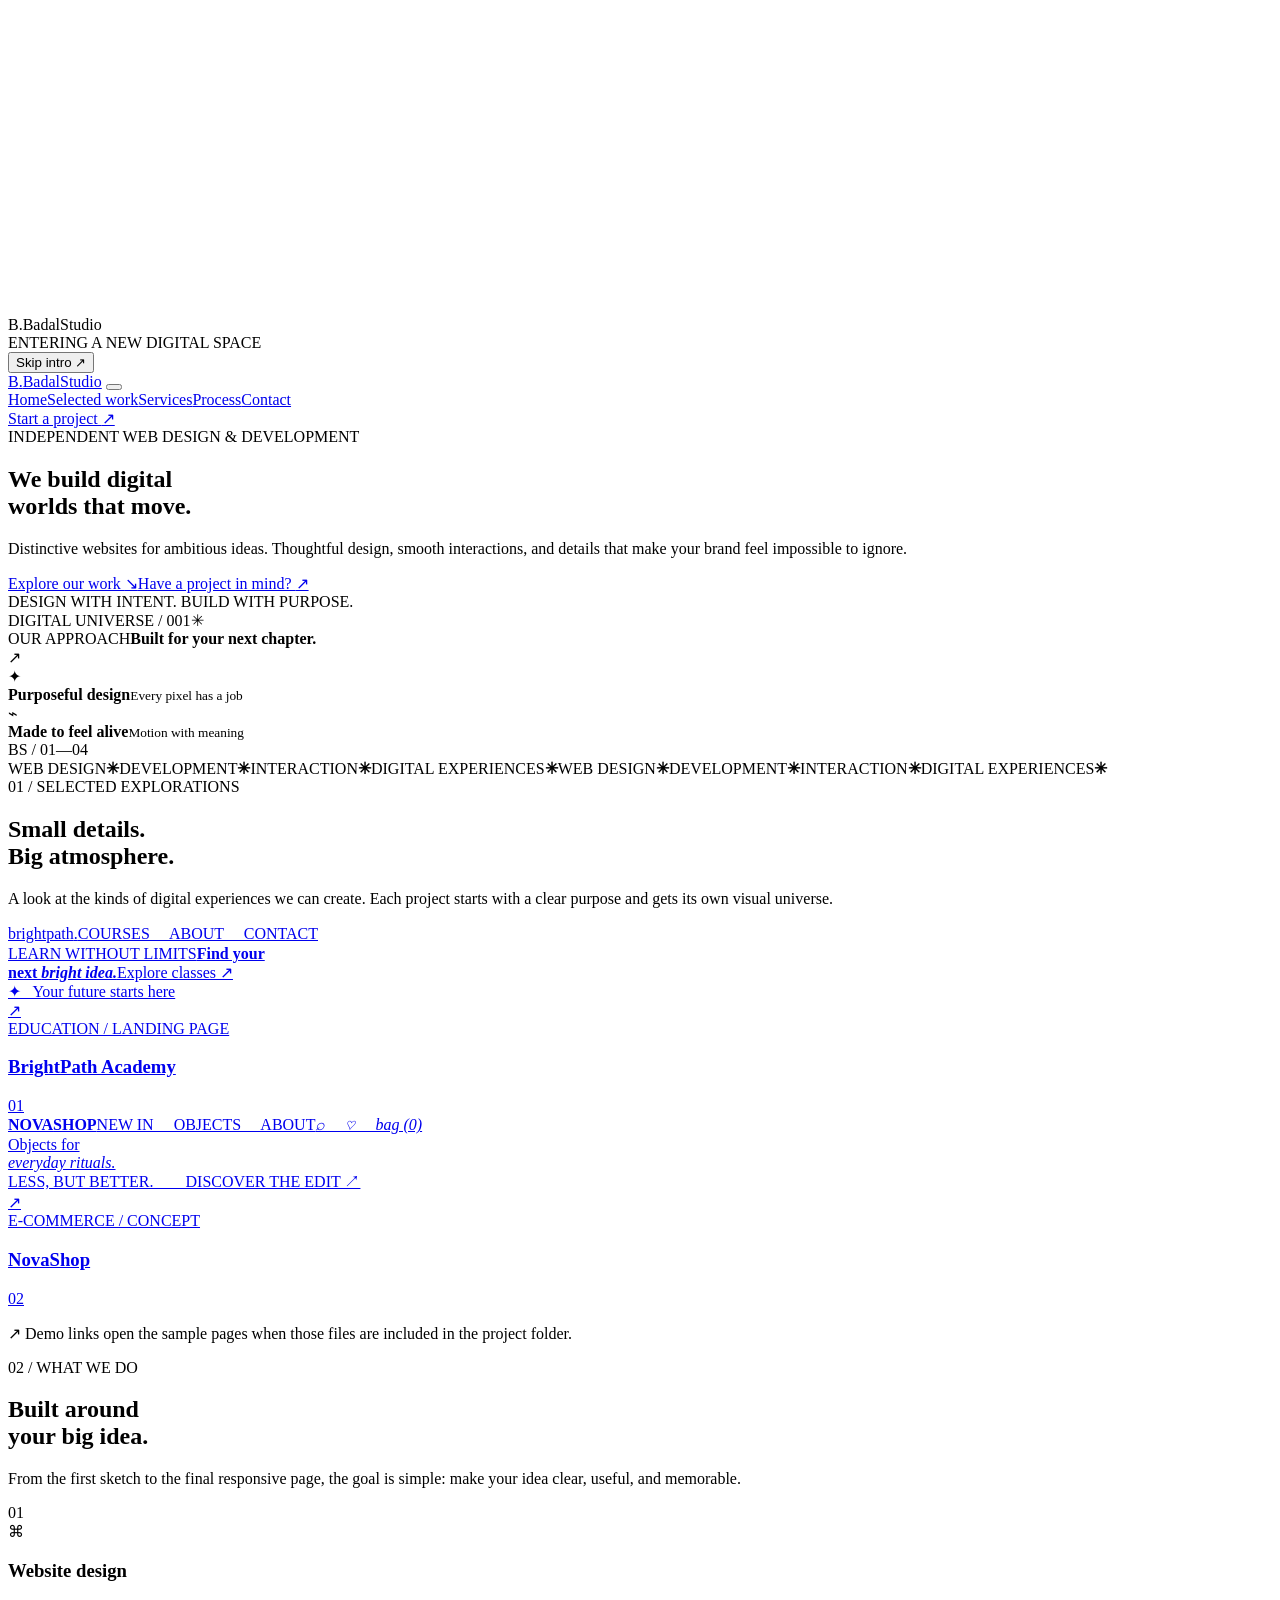
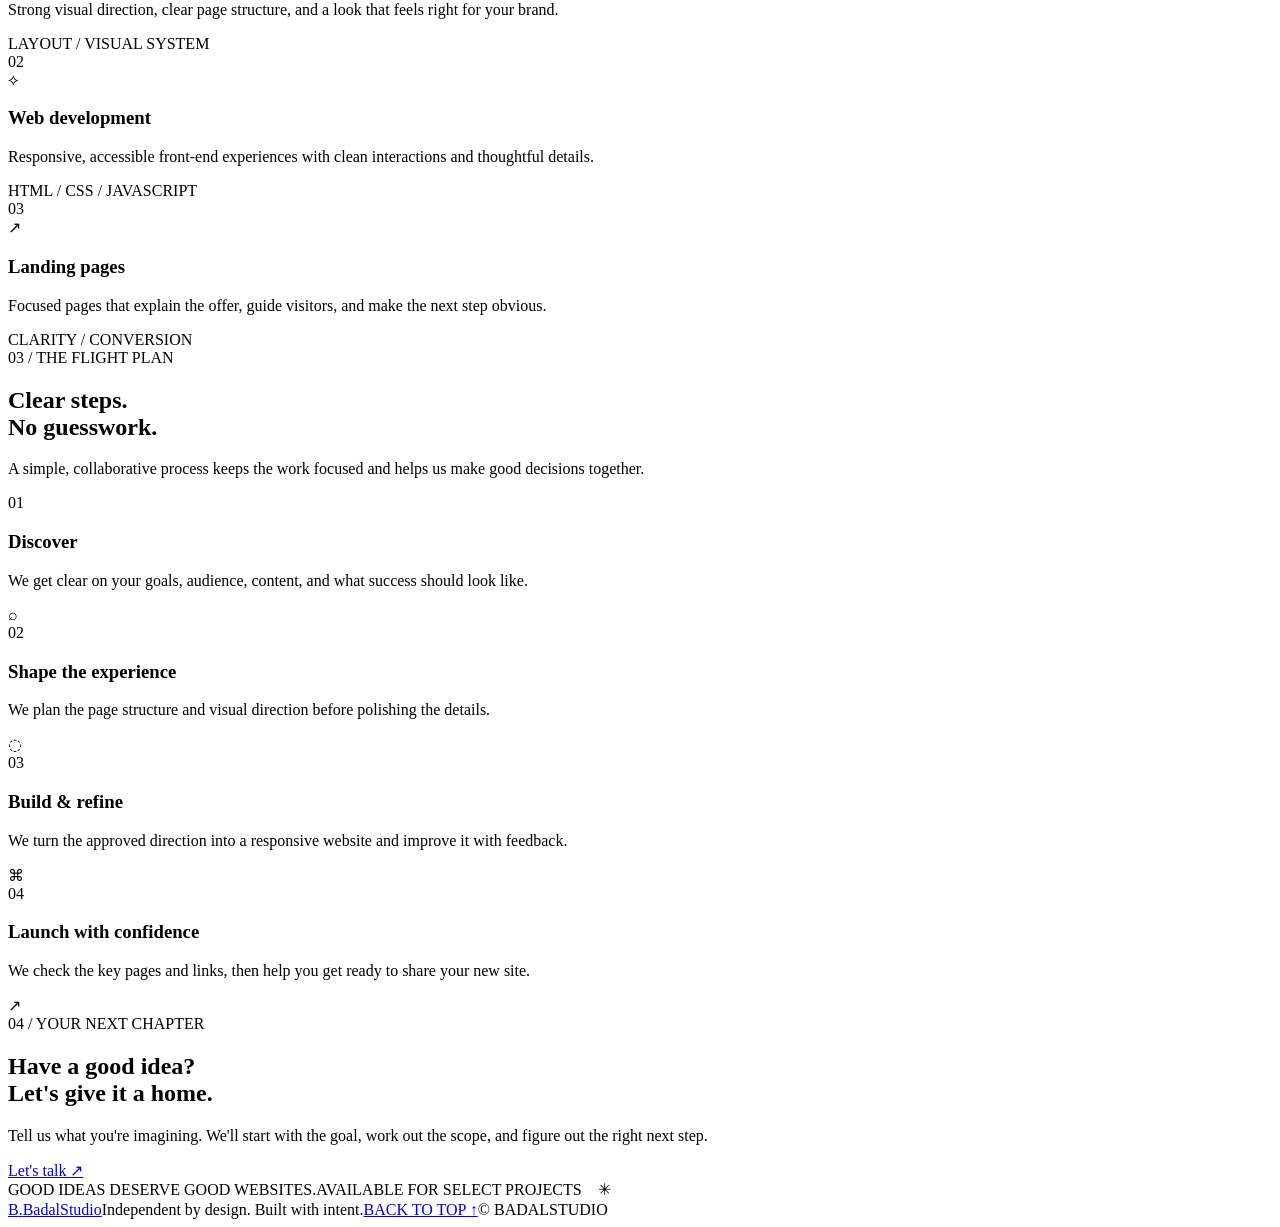
==== commit 264b00fb: "Add files via upload" ====
--- a/index.html
+++ b/index.html
@@ -1,429 +1,113 @@
-<!DOCTYPE html>
+<!doctype html>
 <html lang="en">
 <head>
-    <meta charset="UTF-8">
-    <meta name="viewport" content="width=device-width, initial-scale=1.0">
-    <meta name="theme-color" content="#050b18">
-    <meta name="description" content="Badal Studio builds modern websites, digital projects and creative tools.">
+  <meta charset="utf-8">
+  <meta name="viewport" content="width=device-width, initial-scale=1">
+  <meta name="theme-color" content="#030813">
+  <meta name="description" content="BadalStudio builds immersive, modern websites and digital experiences.">
+  <title>BadalStudio — Digital Experiences Beyond Ordinary</title>
+  <link rel="preconnect" href="https://fonts.googleapis.com">
+  <link rel="preconnect" href="https://fonts.gstatic.com" crossorigin>
+  <link href="https://fonts.googleapis.com/css2?family=DM+Sans:wght@400;500;600;700&family=Space+Grotesk:wght@400;500;600;700&display=swap" rel="stylesheet">
+  <link rel="stylesheet" href="style.css">
+  <script src="script.js" defer></script>
+</head>
+<body class="intro-pending">
+  <div class="space-backdrop" aria-hidden="true">
+    <video class="space-video" autoplay muted loop playsinline preload="metadata">
+      <source src="Animation.mp4" type="video/mp4">
+    </video>
+    <div class="space-shade"></div>
+    <div class="nebula nebula-a"></div><div class="nebula nebula-b"></div>
+    <div class="stars stars-one"></div><div class="stars stars-two"></div>
+    <div class="rock rock-one"></div><div class="rock rock-two"></div><div class="rock rock-three"></div>
+  </div>
 
-    <title>Badal Studio — Learn. Build. Grow.</title>
-    <link rel="stylesheet" href="style.css">
-</head>
+  <section class="intro" id="intro" aria-label="BadalStudio intro">
+    <video class="intro-video" id="introVideo" autoplay muted playsinline preload="auto">
+      <source src="Animation.mp4" type="video/mp4">
+    </video>
+    <div class="intro-vignette"></div>
+    <div class="intro-brand"><span class="brand-mark">B<span>.</span></span><span>BadalStudio</span></div>
+    <div class="intro-caption"><span class="live-dot"></span> ENTERING A NEW DIGITAL SPACE</div>
+    <button class="skip-intro" id="skipIntro" type="button">Skip intro <span>↗</span></button>
+    <div class="intro-progress"><span></span></div>
+  </section>
 
-<body>
+  <header class="site-header" id="top">
+    <a class="brand" href="#top" aria-label="BadalStudio home"><span class="brand-mark">B<span>.</span></span><span>BadalStudio</span></a>
+    <button class="menu-toggle" aria-label="Open navigation" aria-expanded="false"><span></span><span></span></button>
+    <nav class="nav-links" aria-label="Main navigation">
+      <a href="#top">Home</a><a href="#work">Selected work</a><a href="#services">Services</a><a href="#process">Process</a><a href="#contact">Contact</a>
+    </nav>
+    <a class="button button-primary header-cta" href="#contact">Start a project <span>↗</span></a>
+  </header>
 
-<header class="header">
-    <a href="#home" class="logo" aria-label="Badal Studio Home">
-        <span class="logo-mark">B</span>
-        <span>BADAL <strong>STUDIO</strong></span>
-    </a>
+  <main>
+    <section class="hero section-wrap" id="home">
+      <div class="hero-copy reveal">
+        <div class="eyebrow"><span class="live-dot"></span> INDEPENDENT WEB DESIGN & DEVELOPMENT</div>
+        <h1>We build digital<br><span>worlds that</span> move.</h1>
+        <p class="hero-description">Distinctive websites for ambitious ideas. Thoughtful design, smooth interactions, and details that make your brand feel impossible to ignore.</p>
+        <div class="hero-actions"><a class="button button-primary" href="#work">Explore our work <span>↘</span></a><a class="text-link" href="#contact">Have a project in mind? <span>↗</span></a></div>
+        <div class="hero-proof"><span class="proof-line"></span><span>DESIGN WITH INTENT. BUILD WITH PURPOSE.</span></div>
+      </div>
+      <div class="hero-visual reveal">
+        <div class="orbit orbit-one"></div><div class="orbit orbit-two"></div>
+        <div class="planet-card">
+          <div class="planet-top"><span class="planet-tag"><i></i> DIGITAL UNIVERSE / 001</span><span class="planet-cross">✳</span></div>
+          <div class="planet-art"><div class="planet-globe"></div><div class="planet-ring"></div><div class="planet-moon"></div><div class="planet-spark spark-a"></div><div class="planet-spark spark-b"></div></div>
+          <div class="planet-bottom"><div><span class="micro-label">OUR APPROACH</span><strong>Built for your next chapter.</strong></div><span class="arrow-circle">↗</span></div>
+        </div>
+        <div class="floating-chip chip-one"><span class="chip-icon">✦</span><div><b>Purposeful design</b><small>Every pixel has a job</small></div></div>
+        <div class="floating-chip chip-two"><span class="chip-icon chip-green">⌁</span><div><b>Made to feel alive</b><small>Motion with meaning</small></div></div>
+        <div class="visual-index">BS / <span>01—04</span></div>
+      </div>
+    </section>
 
-    <nav class="nav">
-        <a href="#home">Home</a>
-        <a href="#samples">Work Samples</a>
-        <a href="#services">Services</a>
-        <a href="#tools">Tools</a>
-        <a href="#about">About</a>
-        <a href="#contact" class="nav-cta">Let's Talk ↗</a>
-    </nav>
-</header>
+    <section class="ticker" aria-label="Studio values"><div class="ticker-track"><span>WEB DESIGN</span><b>✳</b><span>DEVELOPMENT</span><b>✳</b><span>INTERACTION</span><b>✳</b><span>DIGITAL EXPERIENCES</span><b>✳</b><span>WEB DESIGN</span><b>✳</b><span>DEVELOPMENT</span><b>✳</b><span>INTERACTION</span><b>✳</b><span>DIGITAL EXPERIENCES</span><b>✳</b></div></section>
 
-<main>
+    <section class="section-wrap work-section" id="work">
+      <div class="section-heading reveal"><div><div class="eyebrow">01 / SELECTED EXPLORATIONS</div><h2>Small details.<br><span>Big atmosphere.</span></h2></div><p>A look at the kinds of digital experiences we can create. Each project starts with a clear purpose and gets its own visual universe.</p></div>
+      <div class="project-grid">
+        <article class="project-card project-large reveal">
+          <a class="project-link" href="./samples/tuition/index.html" aria-label="Open BrightPath Academy demo">
+            <div class="project-art academy-art"><div class="art-window"><div class="mock-nav"><span class="mock-logo">brightpath<span>.</span></span><span class="mock-menu">COURSES　 ABOUT　 CONTACT</span></div><div class="academy-content"><span class="mock-pill">LEARN WITHOUT LIMITS</span><strong>Find your<br>next <em>bright idea.</em></strong><span class="mock-button">Explore classes ↗</span></div><div class="academy-orb"></div><div class="academy-card">✦ &nbsp; Your future starts here</div></div><span class="project-open">↗</span></div>
+            <div class="project-meta"><div><span class="project-type">EDUCATION / LANDING PAGE</span><h3>BrightPath Academy</h3></div><span class="project-number">01</span></div>
+          </a>
+        </article>
+        <article class="project-card reveal">
+          <a class="project-link" href="./samples/shop/index.html" aria-label="Open NovaShop demo">
+            <div class="project-art shop-art"><div class="shop-window"><div class="shop-nav"><b>NOVA<span>SHOP</span></b><span>NEW IN　 OBJECTS　 ABOUT</span><i>⌕　 ♡　 bag (0)</i></div><div class="shop-title">Objects for<br><em>everyday rituals.</em></div><div class="shop-products"><div class="product-shape product-one"></div><div class="product-shape product-two"></div><div class="product-shape product-three"></div></div><div class="shop-caption">LESS, BUT BETTER.　　DISCOVER THE EDIT ↗</div></div><span class="project-open">↗</span></div>
+            <div class="project-meta"><div><span class="project-type">E-COMMERCE / CONCEPT</span><h3>NovaShop</h3></div><span class="project-number">02</span></div>
+          </a>
+        </article>
+      </div>
+      <p class="demo-note"><span>↗</span> Demo links open the sample pages when those files are included in the project folder.</p>
+    </section>
 
-<section id="home" class="hero section-wrap">
-    <div class="hero-content">
-        <p class="eyebrow">LEARN · BUILD · GROW</p>
+    <section class="services-section" id="services"><div class="section-wrap">
+      <div class="section-heading reveal"><div><div class="eyebrow">02 / WHAT WE DO</div><h2>Built around<br><span>your big idea.</span></h2></div><p>From the first sketch to the final responsive page, the goal is simple: make your idea clear, useful, and memorable.</p></div>
+      <div class="service-grid">
+        <article class="service-card reveal"><span class="service-num">01</span><div class="service-icon">⌘</div><h3>Website design</h3><p>Strong visual direction, clear page structure, and a look that feels right for your brand.</p><span class="service-foot">LAYOUT / VISUAL SYSTEM</span></article>
+        <article class="service-card reveal"><span class="service-num">02</span><div class="service-icon">⟡</div><h3>Web development</h3><p>Responsive, accessible front-end experiences with clean interactions and thoughtful details.</p><span class="service-foot">HTML / CSS / JAVASCRIPT</span></article>
+        <article class="service-card reveal"><span class="service-num">03</span><div class="service-icon">↗</div><h3>Landing pages</h3><p>Focused pages that explain the offer, guide visitors, and make the next step obvious.</p><span class="service-foot">CLARITY / CONVERSION</span></article>
+      </div>
+    </div></section>
 
-        <h1>Welcome to<br><span>Badal Studio.</span></h1>
+    <section class="section-wrap process-section" id="process">
+      <div class="section-heading reveal"><div><div class="eyebrow">03 / THE FLIGHT PLAN</div><h2>Clear steps.<br><span>No guesswork.</span></h2></div><p>A simple, collaborative process keeps the work focused and helps us make good decisions together.</p></div>
+      <div class="process-list">
+        <div class="process-item reveal"><span class="process-index">01</span><div><h3>Discover</h3><p>We get clear on your goals, audience, content, and what success should look like.</p></div><span class="process-symbol">⌕</span></div>
+        <div class="process-item reveal"><span class="process-index">02</span><div><h3>Shape the experience</h3><p>We plan the page structure and visual direction before polishing the details.</p></div><span class="process-symbol">◌</span></div>
+        <div class="process-item reveal"><span class="process-index">03</span><div><h3>Build & refine</h3><p>We turn the approved direction into a responsive website and improve it with feedback.</p></div><span class="process-symbol">⌘</span></div>
+        <div class="process-item reveal"><span class="process-index">04</span><div><h3>Launch with confidence</h3><p>We check the key pages and links, then help you get ready to share your new site.</p></div><span class="process-symbol">↗</span></div>
+      </div>
+    </section>
 
-        <p class="hero-description">
-            We turn ideas into digital experiences.
-            From modern websites to creative tools,
-            games and AI experiments — let's build
-            something real.
-        </p>
-
-        <div class="hero-buttons">
-            <a href="#samples" class="btn btn-primary">
-                Explore Our Work <span>↗</span>
-            </a>
-            <a href="#contact" class="btn btn-outline">Contact Us</a>
-        </div>
-
-        <div class="hero-note">
-            <span class="status-dot"></span>
-            Learn. Build. Grow. One project at a time.
-        </div>
-    </div>
-
-    <div class="hero-visual" aria-label="Creative coding illustration">
-        <div class="visual-glow"></div>
-
-        <div class="code-window">
-            <div class="window-top">
-                <div class="window-dots"><i></i><i></i><i></i></div>
-                <span>badal-studio / workspace</span>
-            </div>
-
-            <div class="code-content">
-                <p><span>01</span> &lt;idea&gt;</p>
-                <p class="code-highlight">Learn something</p>
-                <p class="code-highlight">meaningful.</p>
-                <p><span>02</span> &lt;/idea&gt;</p>
-                <div class="code-divider"></div>
-                <p class="code-small">LEARN → BUILD → GROW</p>
-            </div>
-        </div>
-
-        <div class="floating-chip chip-one">✦ Creative Ideas</div>
-        <div class="floating-chip chip-two">{"</>"} Clean Code</div>
-    </div>
-</section>
-
-<section class="intro section-wrap">
-    <div>
-        <p class="section-label">01 / THE STUDIO</p>
-        <h2>Small ideas.<br><span>Big possibilities.</span></h2>
-    </div>
-
-    <p class="intro-text">
-        Badal Studio is where creativity meets code.
-        We explore web development, build digital
-        projects and turn concepts into working
-        experiences.
-    </p>
-</section>
-
-<section id="samples" class="section-wrap samples-section">
-    <div class="section-heading">
-        <div>
-            <p class="section-label">02 / OUR WORK</p>
-            <h2>Work <span>Samples.</span></h2>
-            <p class="section-description">
-                Explore our live website demos.
-                Every project is an opportunity to learn and create.
-            </p>
-        </div>
-        <span class="project-count">02 PROJECTS</span>
-    </div>
-
-    <div class="sample-grid">
-
-        <article class="sample-card" data-sample="tuition">
-            <a
-                class="sample-preview tuition-preview"
-                href="samples/Tuition/index.html"
-                target="_blank"
-                rel="noopener noreferrer"
-                aria-label="Open BrightPath Academy demo">
-
-                <div class="preview-browser">
-                    <div class="preview-bar">
-                        <span class="mini-logo">BrightPath</span>
-                        <span>Home　 Courses　 About</span>
-                    </div>
-
-                    <div class="tuition-preview-content">
-                        <div>
-                            <span class="preview-tag">LEARN & GROW</span>
-                            <h3>Learn Today.<br>Build Tomorrow.</h3>
-                            <span class="preview-button">Explore Courses ↗</span>
-                        </div>
-
-                        <div class="preview-art">
-                            <span>✦</span>
-                            <strong>Learn.</strong>
-                            <strong>Grow.</strong>
-                        </div>
-                    </div>
-                </div>
-
-                <span class="preview-open">↗</span>
-            </a>
-
-            <div class="sample-info">
-                <div class="sample-title-row">
-                    <div>
-                        <span class="sample-category">EDUCATION</span>
-                        <h3>BrightPath Academy</h3>
-                    </div>
-                    <span class="sample-number">01</span>
-                </div>
-
-                <p>
-                    A modern tuition website concept featuring
-                    courses, student information and enquiry features.
-                </p>
-
-                <div class="sample-actions">
-                    <a
-                        href="samples/Tuition/index.html"
-                        target="_blank"
-                        rel="noopener noreferrer"
-                        class="btn btn-primary sample-btn">
-                        Live Demo ↗
-                    </a>
-                </div>
-            </div>
-        </article>
-
-        <article class="sample-card" data-sample="shop">
-            <a
-                class="sample-preview shop-preview"
-                href="samples/Shop/index.html"
-                target="_blank"
-                rel="noopener noreferrer"
-                aria-label="Open NovaShop demo">
-
-                <div class="preview-browser shop-browser">
-                    <div class="preview-bar">
-                        <span class="mini-logo">NovaShop.</span>
-                        <span>Discover　 Categories　 Cart</span>
-                    </div>
-
-                    <div class="shop-preview-content">
-                        <div>
-                            <span class="preview-tag">SMART SHOPPING</span>
-                            <h3>Better Products.<br>Better Living.</h3>
-                            <span class="preview-button">Shop Collection ↗</span>
-                        </div>
-
-                        <div class="product-art">
-                            <span class="product-orbit"></span>
-                            <span class="product-symbol">◉</span>
-                            <span class="product-caption">NOVA / COLLECTION</span>
-                        </div>
-                    </div>
-                </div>
-
-                <span class="preview-open">↗</span>
-            </a>
-
-            <div class="sample-info">
-                <div class="sample-title-row">
-                    <div>
-                        <span class="sample-category shop-category">E-COMMERCE</span>
-                        <h3>NovaShop</h3>
-                    </div>
-                    <span class="sample-number">02</span>
-                </div>
-
-                <p>
-                    A clean online storefront concept with
-                    product categories, search and a demo cart.
-                </p>
-
-                <div class="sample-actions">
-                    <a
-                        href="samples/Shop/index.html"
-                        target="_blank"
-                        rel="noopener noreferrer"
-                        class="btn btn-primary sample-btn">
-                        Live Demo ↗
-                    </a>
-                </div>
-            </div>
-        </article>
-
-    </div>
-
-    <p class="samples-note">
-        More projects will appear here as the studio grows.
-    </p>
-</section>
-
-<section id="services" class="section-wrap services-section">
-    <div class="section-heading">
-        <div>
-            <p class="section-label">03 / WHAT WE DO</p>
-            <h2>Ideas into <span>digital reality.</span></h2>
-        </div>
-    </div>
-
-    <div class="services-grid">
-        <article class="service-card">
-            <span class="service-icon">⌘</span>
-            <h3>Website Development</h3>
-            <p>Responsive websites with thoughtful layouts, useful features and clean code.</p>
-            <span class="service-arrow">↗</span>
-        </article>
-
-        <article class="service-card">
-            <span class="service-icon purple-icon">✳</span>
-            <h3>UI & Web Design</h3>
-            <p>Original visual styles that make digital experiences clear and memorable.</p>
-            <span class="service-arrow">↗</span>
-        </article>
-
-        <article class="service-card">
-            <span class="service-icon green-icon">⌘</span>
-            <h3>Creative Tools</h3>
-            <p>Experiments with coding utilities, productivity tools and new ideas.</p>
-            <span class="service-arrow">↗</span>
-        </article>
-
-        <article class="service-card">
-            <span class="service-icon orange-icon">◇</span>
-            <h3>Games & AI Experiments</h3>
-            <p>Exploring browser games, interactive projects and AI-powered possibilities.</p>
-            <span class="service-arrow">↗</span>
-        </article>
-    </div>
-</section>
-
-<section id="tools" class="section-wrap tools-section">
-    <p class="section-label">04 / THE LAB</p>
-    <h2>Building what's <span>next.</span></h2>
-
-    <p class="section-description">
-        These are studio ideas and ongoing experiments.
-        Their status will change as development progresses.
-    </p>
-
-    <div class="tool-list">
-        <article class="tool-item">
-            <span class="tool-index">01</span>
-            <div class="tool-icon">{"</>"}</div>
-            <div class="tool-details">
-                <h3>Codez</h3>
-                <p>A coding workspace project.</p>
-            </div>
-            <span class="tool-status status-building">IN PROGRESS</span>
-        </article>
-
-        <article class="tool-item">
-            <span class="tool-index">02</span>
-            <div class="tool-icon">↗</div>
-            <div class="tool-details">
-                <h3>Live Hosting</h3>
-                <p>Exploring easier website publishing.</p>
-            </div>
-            <span class="tool-status status-building">IN PROGRESS</span>
-        </article>
-
-        <article class="tool-item">
-            <span class="tool-index">03</span>
-            <div class="tool-icon">◇</div>
-            <div class="tool-details">
-                <h3>MMOD Web</h3>
-                <p>A Minecraft-related web project.</p>
-            </div>
-            <span class="tool-status status-planned">PLANNED</span>
-        </article>
-
-        <article class="tool-item">
-            <span class="tool-index">04</span>
-            <div class="tool-icon">✳</div>
-            <div class="tool-details">
-                <h3>Game Lab</h3>
-                <p>Small games and interactive experiments.</p>
-            </div>
-            <span class="tool-status status-exploring">EXPLORING</span>
-        </article>
-    </div>
-</section>
-
-<section class="section-wrap values-section">
-    <p class="section-label">05 / OUR APPROACH</p>
-    <h2>Built with <span>purpose.</span></h2>
-
-    <div class="values-grid">
-        <div class="value-item">
-            <span>✦</span>
-            <div>
-                <h3>Original Ideas</h3>
-                <p>Distinct concepts and designs made for each project.</p>
-            </div>
-        </div>
-
-        <div class="value-item">
-            <span>⌘</span>
-            <div>
-                <h3>Clean Code</h3>
-                <p>Organized foundations that are easier to improve.</p>
-            </div>
-        </div>
-
-        <div class="value-item">
-            <span>↗</span>
-            <div>
-                <h3>Continuous Growth</h3>
-                <p>Learning, experimenting and improving with every build.</p>
-            </div>
-        </div>
-
-        <div class="value-item">
-            <span>◎</span>
-            <div>
-                <h3>Useful Experiences</h3>
-                <p>Making projects that solve problems and serve a purpose.</p>
-            </div>
-        </div>
-    </div>
-</section>
-
-<section id="about" class="section-wrap about-section">
-    <div class="about-copy">
-        <p class="section-label">06 / ABOUT BADAL STUDIO</p>
-        <h2>One studio.<br><span>Many possibilities.</span></h2>
-
-        <p>
-            Badal Studio is an independent creative development
-            space founded by Badal. It's a place to learn,
-            experiment and turn ambitious ideas into real digital projects.
-        </p>
-
-        <p>
-            This is just the beginning. Every project is another
-            step toward building something bigger.
-        </p>
-    </div>
-
-    <div class="about-card">
-        <span class="about-card-mark">B.</span>
-        <p class="about-card-label">THE STUDIO PRINCIPLE</p>
-        <h3>Learn it.<br>Build it.<br><span>Make it real.</span></h3>
-        <div class="about-line"></div>
-        <p class="about-signature">— Badal</p>
-    </div>
-</section>
-
-<section id="contact" class="section-wrap contact-section">
-    <p class="section-label">07 / LET'S CONNECT</p>
-    <h2>Have an idea?<br><span>Let's build it.</span></h2>
-
-    <p class="contact-description">
-        Interested in a website or have a project idea?
-        Get in touch to discuss what you need.
-    </p>
-
-    <a href="mailto:badalz.business@gmail.com" class="btn btn-primary contact-btn">
-        Start a Conversation ↗
-    </a>
-
-    <p class="contact-note">Contact us about your next project.</p>
-</section>
-
-</main>
-
-<footer class="footer">
-    <a href="#home" class="logo footer-logo">
-        <span class="logo-mark">B</span>
-        <span>BADAL <strong>STUDIO</strong></span>
-    </a>
-
-    <p>Learn. Build. Grow.</p>
-
-    <div class="footer-links">
-        <a href="#samples">Work</a>
-        <a href="#about">About</a>
-        <a href="#contact">Contact</a>
-    </div>
-
-    <p class="copyright">
-        © <span id="year">2026</span> Badal Studio. Built with curiosity.
-    </p>
-</footer>
-
+    <section class="contact-section" id="contact"><div class="section-wrap contact-panel reveal"><div class="contact-orb"></div><div class="eyebrow"><span class="live-dot"></span> 04 / YOUR NEXT CHAPTER</div><h2>Have a good idea?<br><span>Let's give it a home.</span></h2><p>Tell us what you're imagining. We'll start with the goal, work out the scope, and figure out the right next step.</p><a class="button button-primary contact-button" href="mailto:badalstudio@gmail.com?subject=Website%20Project%20Enquiry">Let's talk <span>↗</span></a><div class="contact-bottom"><span>GOOD IDEAS DESERVE GOOD WEBSITES.</span><span>AVAILABLE FOR SELECT PROJECTS　✳</span></div></div></section>
+  </main>
+  <footer class="site-footer section-wrap"><a class="brand" href="#top"><span class="brand-mark">B<span>.</span></span><span>BadalStudio</span></a><span>Independent by design. Built with intent.</span><a href="#top">BACK TO TOP ↑</a><span class="copyright">© <span id="year"></span> BADALSTUDIO</span></footer>
+  <noscript><div class="noscript-note">JavaScript is off. The website content is still available; the intro animation may not auto-dismiss.</div></noscript>
 </body>
-    </html>
+</html>
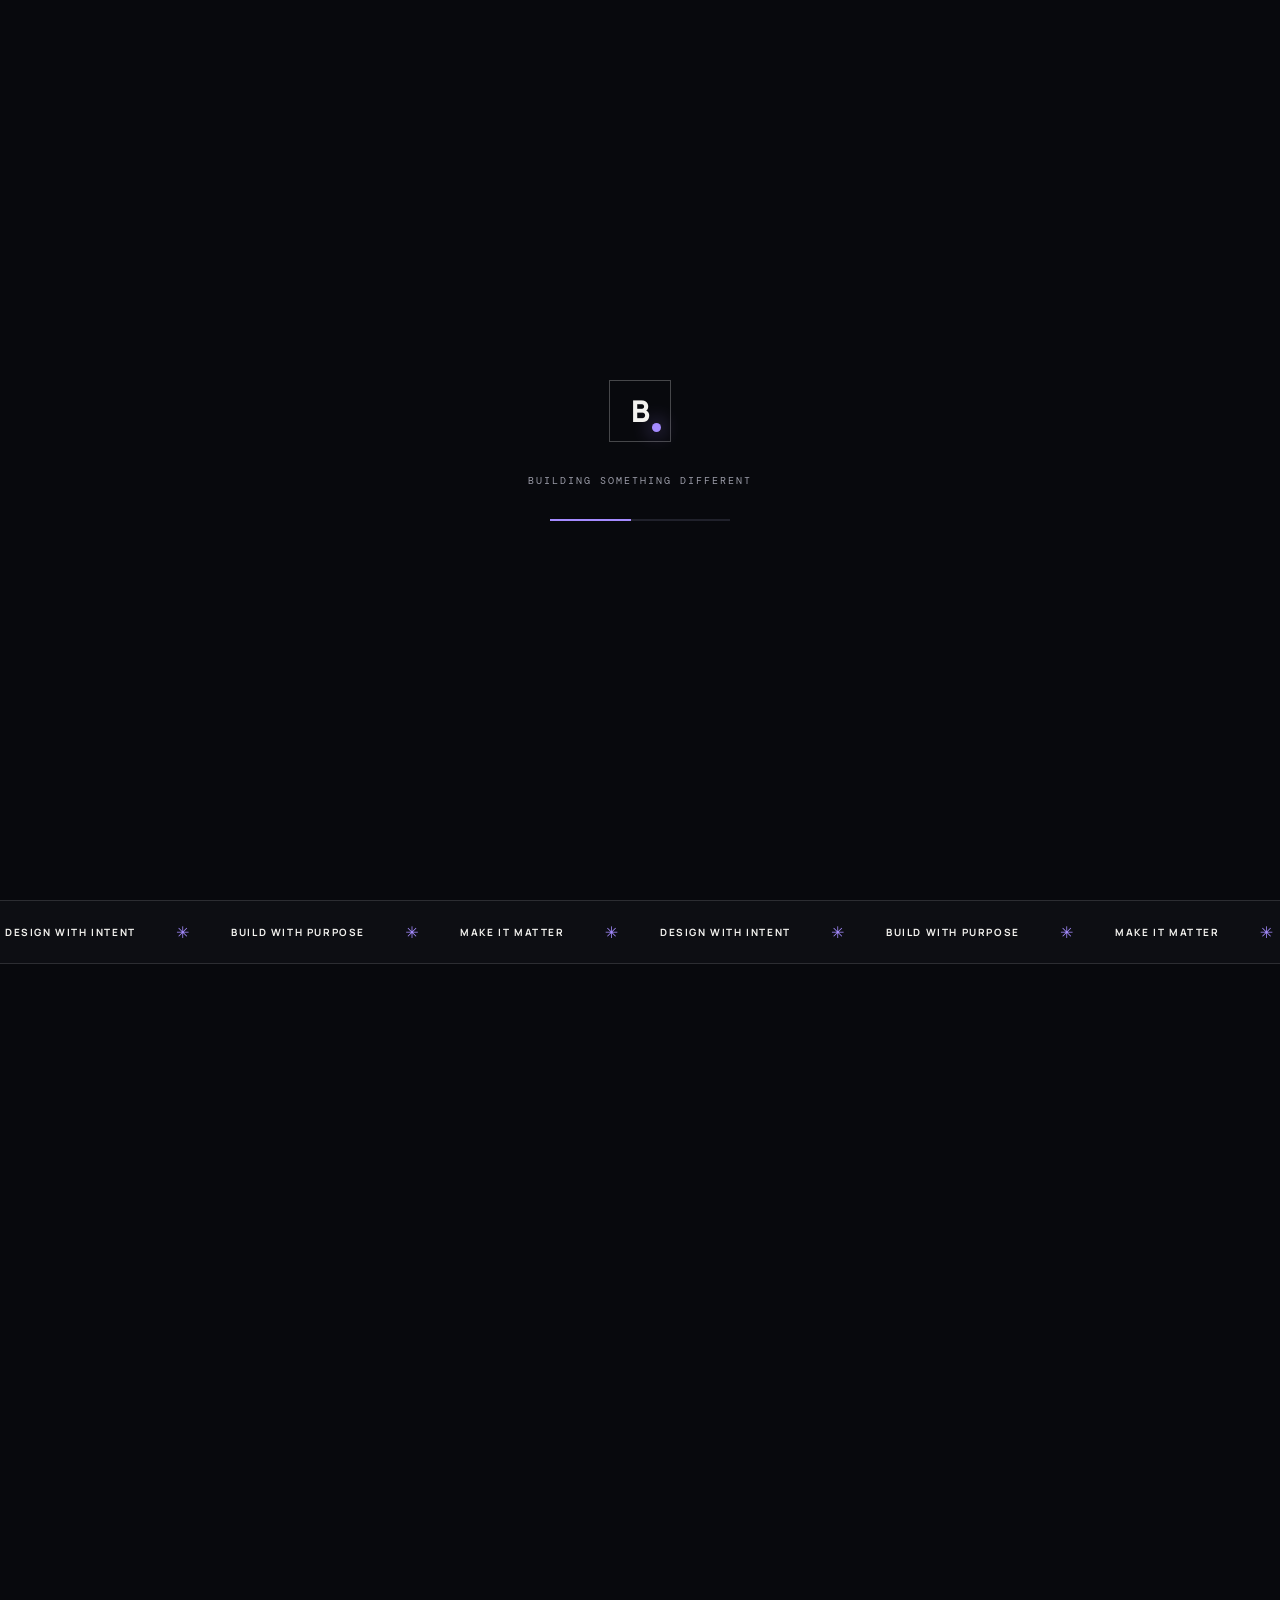
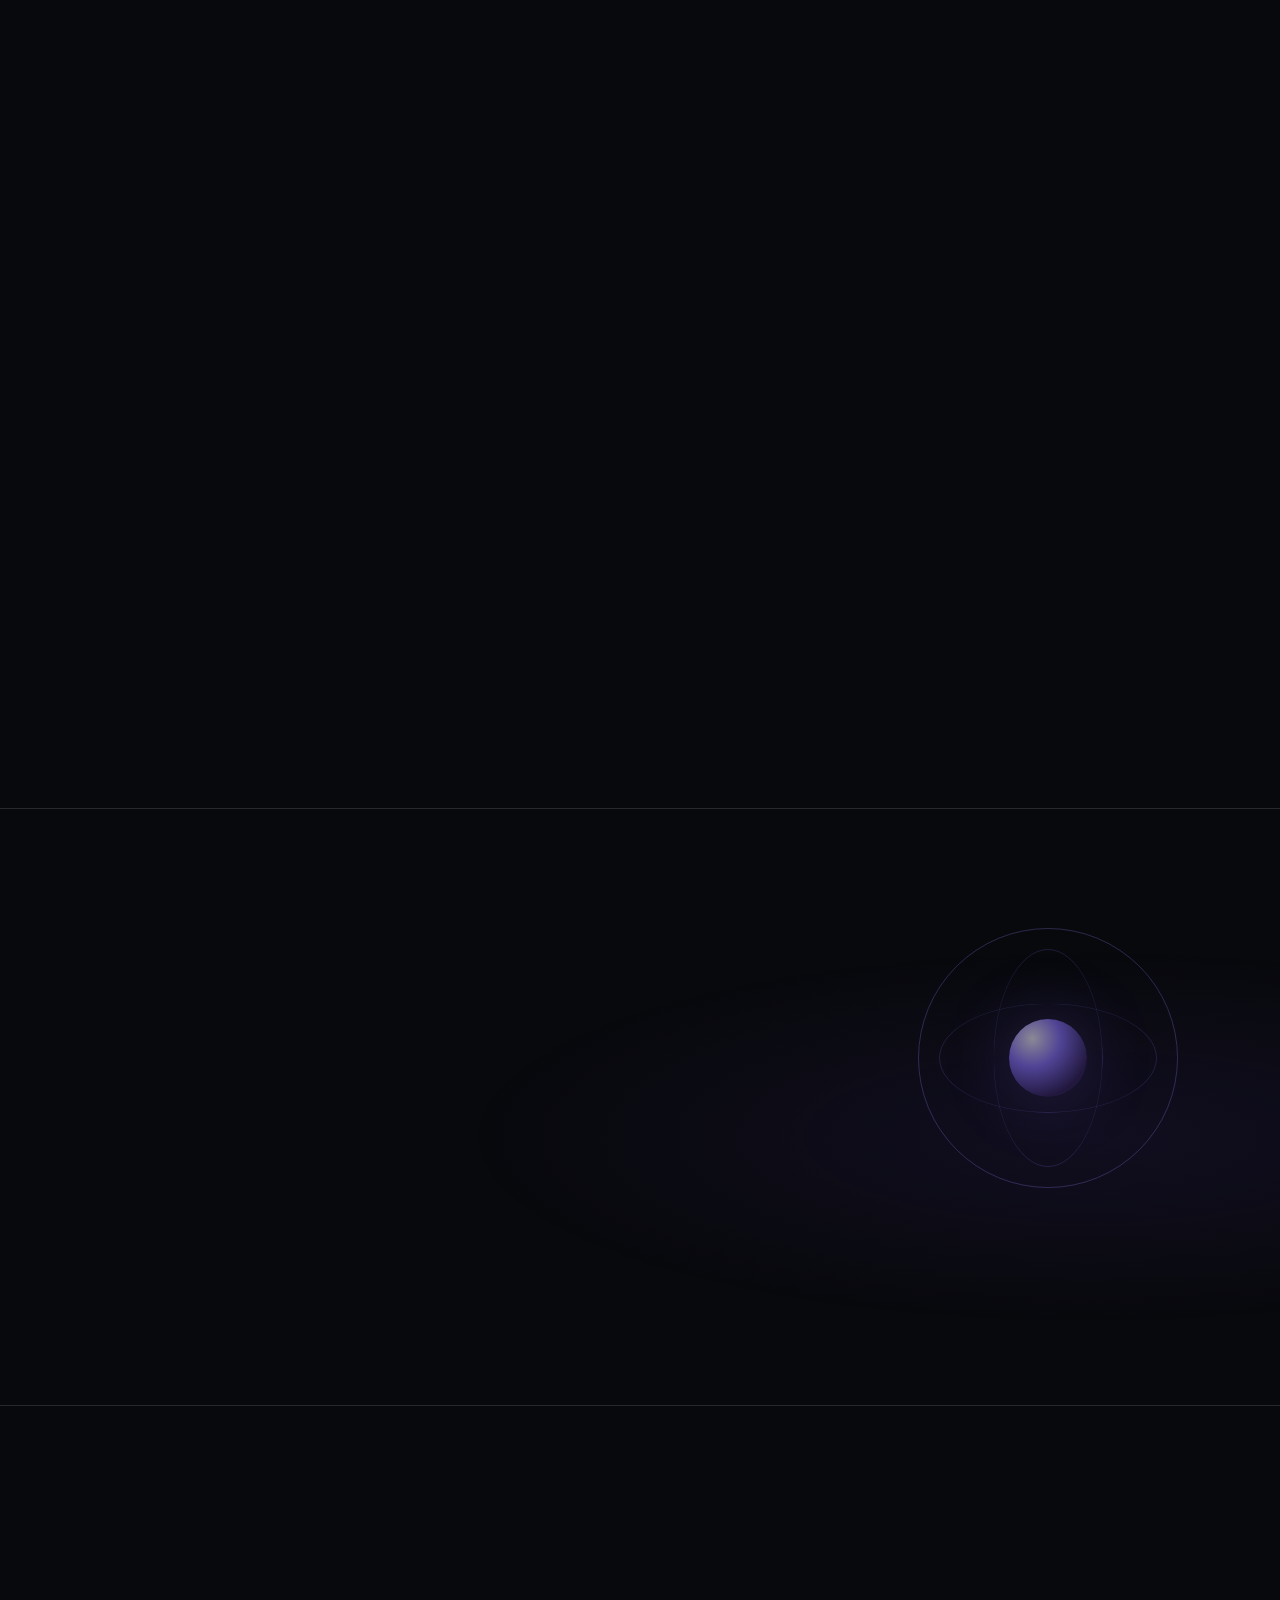
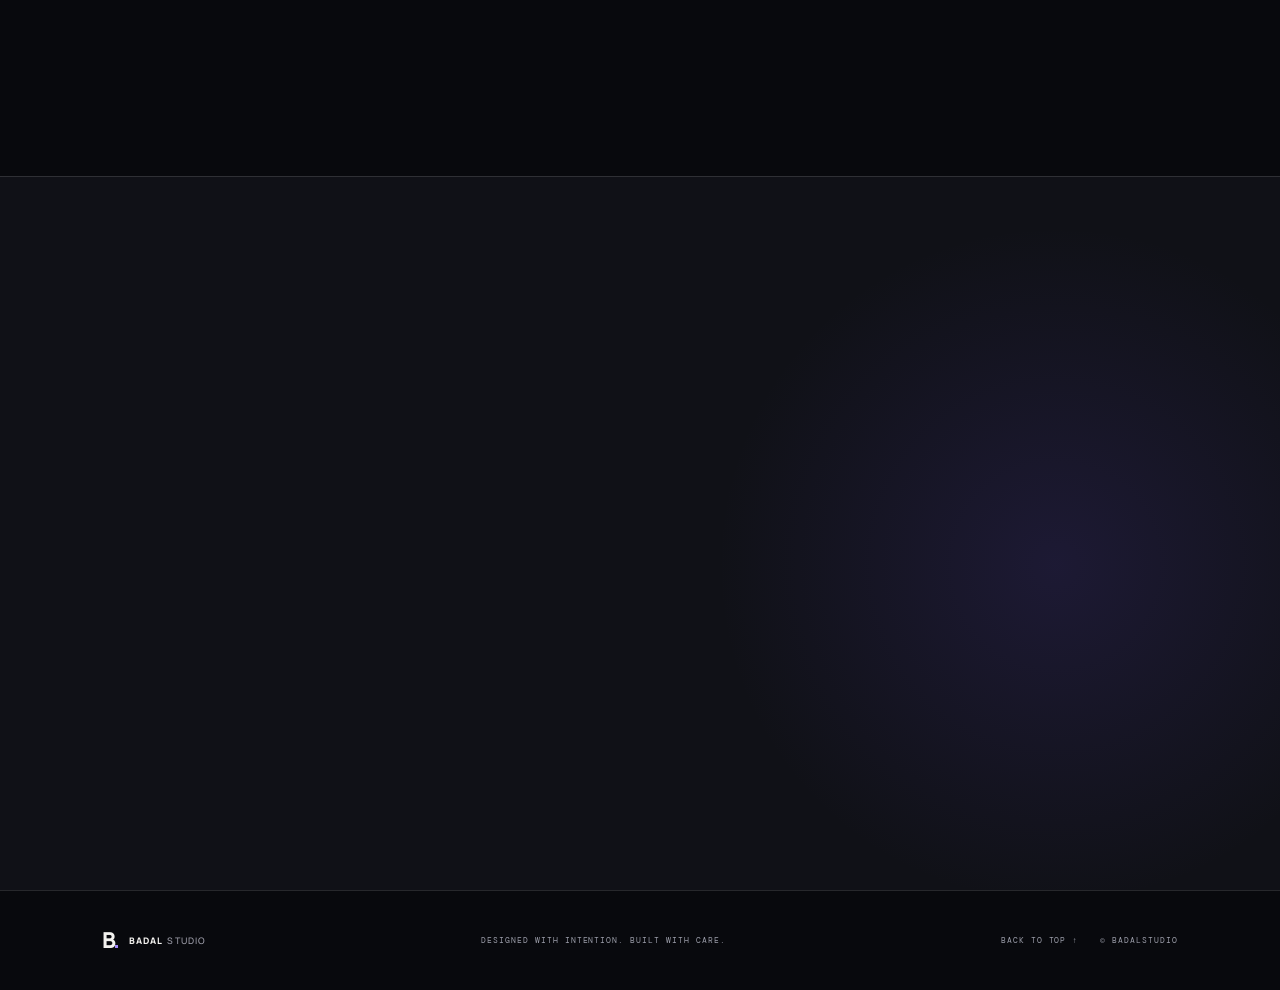
==== commit 7765731c: "Add files via upload" ====
--- a/index.html
+++ b/index.html
@@ -3,111 +3,168 @@
 <head>
   <meta charset="utf-8">
   <meta name="viewport" content="width=device-width, initial-scale=1">
-  <meta name="theme-color" content="#030813">
-  <meta name="description" content="BadalStudio builds immersive, modern websites and digital experiences.">
-  <title>BadalStudio — Digital Experiences Beyond Ordinary</title>
+  <meta name="theme-color" content="#08090d">
+  <meta name="description" content="BadalStudio creates bold, modern digital experiences, websites and landing pages for ambitious brands.">
+  <title>BadalStudio — Digital Experiences That Move</title>
   <link rel="preconnect" href="https://fonts.googleapis.com">
   <link rel="preconnect" href="https://fonts.gstatic.com" crossorigin>
-  <link href="https://fonts.googleapis.com/css2?family=DM+Sans:wght@400;500;600;700&family=Space+Grotesk:wght@400;500;600;700&display=swap" rel="stylesheet">
+  <link href="https://fonts.googleapis.com/css2?family=DM+Mono:wght@400;500&family=Manrope:wght@400;500;600;700;800&display=swap" rel="stylesheet">
   <link rel="stylesheet" href="style.css">
   <script src="script.js" defer></script>
 </head>
-<body class="intro-pending">
-  <div class="space-backdrop" aria-hidden="true">
-    <video class="space-video" autoplay muted loop playsinline preload="metadata">
-      <source src="Animation.mp4" type="video/mp4">
-    </video>
-    <div class="space-shade"></div>
-    <div class="nebula nebula-a"></div><div class="nebula nebula-b"></div>
-    <div class="stars stars-one"></div><div class="stars stars-two"></div>
-    <div class="rock rock-one"></div><div class="rock rock-two"></div><div class="rock rock-three"></div>
+<body>
+  <div class="intro" id="intro" aria-hidden="true">
+    <div class="intro-mark"><span>B</span><i></i></div>
+    <p>BUILDING SOMETHING DIFFERENT</p>
+    <div class="intro-line"><span></span></div>
   </div>
 
-  <section class="intro" id="intro" aria-label="BadalStudio intro">
-    <video class="intro-video" id="introVideo" autoplay muted playsinline preload="auto">
-      <source src="Animation.mp4" type="video/mp4">
-    </video>
-    <div class="intro-vignette"></div>
-    <div class="intro-brand"><span class="brand-mark">B<span>.</span></span><span>BadalStudio</span></div>
-    <div class="intro-caption"><span class="live-dot"></span> ENTERING A NEW DIGITAL SPACE</div>
-    <button class="skip-intro" id="skipIntro" type="button">Skip intro <span>↗</span></button>
-    <div class="intro-progress"><span></span></div>
-  </section>
+  <div class="noise" aria-hidden="true"></div>
+  <div class="pointer-glow" aria-hidden="true"></div>
+  <div class="scroll-progress" aria-hidden="true"><span id="scroll-progress"></span></div>
 
   <header class="site-header" id="top">
-    <a class="brand" href="#top" aria-label="BadalStudio home"><span class="brand-mark">B<span>.</span></span><span>BadalStudio</span></a>
-    <button class="menu-toggle" aria-label="Open navigation" aria-expanded="false"><span></span><span></span></button>
-    <nav class="nav-links" aria-label="Main navigation">
-      <a href="#top">Home</a><a href="#work">Selected work</a><a href="#services">Services</a><a href="#process">Process</a><a href="#contact">Contact</a>
+    <a class="brand" href="#home" aria-label="BadalStudio home">
+      <span class="brand-symbol">B<span>.</span></span>
+      <span class="brand-name">BADAL<span>STUDIO</span></span>
+    </a>
+    <button class="menu-toggle" id="menu-toggle" aria-expanded="false" aria-controls="nav-links" aria-label="Open navigation">
+      <span></span><span></span>
+    </button>
+    <nav class="nav-links" id="nav-links" aria-label="Main navigation">
+      <a href="#work">Work <small>01</small></a>
+      <a href="#services">Services <small>02</small></a>
+      <a href="#about">Studio <small>03</small></a>
+      <a class="nav-contact" href="#contact">Let’s talk <span>↗</span></a>
     </nav>
-    <a class="button button-primary header-cta" href="#contact">Start a project <span>↗</span></a>
   </header>
 
   <main>
     <section class="hero section-wrap" id="home">
-      <div class="hero-copy reveal">
-        <div class="eyebrow"><span class="live-dot"></span> INDEPENDENT WEB DESIGN & DEVELOPMENT</div>
-        <h1>We build digital<br><span>worlds that</span> move.</h1>
-        <p class="hero-description">Distinctive websites for ambitious ideas. Thoughtful design, smooth interactions, and details that make your brand feel impossible to ignore.</p>
-        <div class="hero-actions"><a class="button button-primary" href="#work">Explore our work <span>↘</span></a><a class="text-link" href="#contact">Have a project in mind? <span>↗</span></a></div>
-        <div class="hero-proof"><span class="proof-line"></span><span>DESIGN WITH INTENT. BUILD WITH PURPOSE.</span></div>
+      <div class="hero-grid" aria-hidden="true"></div>
+      <div class="hero-orbit orbit-one" aria-hidden="true"></div>
+      <div class="hero-orbit orbit-two" aria-hidden="true"></div>
+      <div class="hero-content">
+        <div class="eyebrow reveal"><span class="status-dot"></span> INDEPENDENT DIGITAL STUDIO <span class="eyebrow-line"></span> INDIA · AVAILABLE FOR PROJECTS</div>
+        <h1 class="hero-title">
+          <span class="title-line reveal">We make</span>
+          <span class="title-line title-middle reveal">the internet</span>
+          <span class="title-line title-last reveal"><em>feel</em> different<span class="title-period">.</span></span>
+        </h1>
+        <div class="hero-bottom reveal">
+          <p class="hero-description">Digital experiences with intention.<br>Designed to stand out. Built to work.</p>
+          <a class="circle-link" href="#work" aria-label="Explore our work"><span>EXPLORE<br>THE WORK</span><b>↓</b></a>
+          <div class="hero-side-note"><span class="side-line"></span> DESIGN · DEVELOPMENT · DIGITAL</div>
+        </div>
       </div>
-      <div class="hero-visual reveal">
-        <div class="orbit orbit-one"></div><div class="orbit orbit-two"></div>
-        <div class="planet-card">
-          <div class="planet-top"><span class="planet-tag"><i></i> DIGITAL UNIVERSE / 001</span><span class="planet-cross">✳</span></div>
-          <div class="planet-art"><div class="planet-globe"></div><div class="planet-ring"></div><div class="planet-moon"></div><div class="planet-spark spark-a"></div><div class="planet-spark spark-b"></div></div>
-          <div class="planet-bottom"><div><span class="micro-label">OUR APPROACH</span><strong>Built for your next chapter.</strong></div><span class="arrow-circle">↗</span></div>
+
+      <div class="hero-art" aria-label="Abstract animated 3D artwork">
+        <div class="art-halo"></div>
+        <div class="art-ring ring-a"></div>
+        <div class="art-ring ring-b"></div>
+        <div class="art-cube">
+          <div class="cube-face face-front"></div>
+          <div class="cube-face face-back"></div>
+          <div class="cube-face face-right"></div>
+          <div class="cube-face face-left"></div>
+          <div class="cube-face face-top"></div>
+          <div class="cube-face face-bottom"></div>
         </div>
-        <div class="floating-chip chip-one"><span class="chip-icon">✦</span><div><b>Purposeful design</b><small>Every pixel has a job</small></div></div>
-        <div class="floating-chip chip-two"><span class="chip-icon chip-green">⌁</span><div><b>Made to feel alive</b><small>Motion with meaning</small></div></div>
-        <div class="visual-index">BS / <span>01—04</span></div>
+        <div class="art-sphere"></div>
+        <div class="art-cross cross-one">✳</div>
+        <div class="art-cross cross-two">✳</div>
+        <div class="art-label label-top">FIG. 001 / DIGITAL FORM</div>
+        <div class="art-label label-bottom">FORM FOLLOWS FEELING <span>↗</span></div>
+      </div>
+      <div class="hero-index"><span>SCROLL TO EXPLORE</span><span class="index-track"></span><span>01 — 04</span></div>
+    </section>
+
+    <section class="ticker" aria-label="Studio specialties">
+      <div class="ticker-track">
+        <span>DESIGN WITH INTENT</span><i>✳</i><span>BUILD WITH PURPOSE</span><i>✳</i><span>MAKE IT MATTER</span><i>✳</i>
+        <span>DESIGN WITH INTENT</span><i>✳</i><span>BUILD WITH PURPOSE</span><i>✳</i><span>MAKE IT MATTER</span><i>✳</i>
       </div>
     </section>
 
-    <section class="ticker" aria-label="Studio values"><div class="ticker-track"><span>WEB DESIGN</span><b>✳</b><span>DEVELOPMENT</span><b>✳</b><span>INTERACTION</span><b>✳</b><span>DIGITAL EXPERIENCES</span><b>✳</b><span>WEB DESIGN</span><b>✳</b><span>DEVELOPMENT</span><b>✳</b><span>INTERACTION</span><b>✳</b><span>DIGITAL EXPERIENCES</span><b>✳</b></div></section>
+    <section class="work section-wrap" id="work">
+      <div class="section-heading reveal">
+        <div><span class="section-kicker">01 / SELECTED WORK</span><h2>Made to make<br><em>an impression.</em></h2></div>
+        <p>Every project starts with a question:<br>how can this feel unmistakably yours?</p>
+      </div>
 
-    <section class="section-wrap work-section" id="work">
-      <div class="section-heading reveal"><div><div class="eyebrow">01 / SELECTED EXPLORATIONS</div><h2>Small details.<br><span>Big atmosphere.</span></h2></div><p>A look at the kinds of digital experiences we can create. Each project starts with a clear purpose and gets its own visual universe.</p></div>
       <div class="project-grid">
-        <article class="project-card project-large reveal">
-          <a class="project-link" href="./samples/tuition/index.html" aria-label="Open BrightPath Academy demo">
-            <div class="project-art academy-art"><div class="art-window"><div class="mock-nav"><span class="mock-logo">brightpath<span>.</span></span><span class="mock-menu">COURSES　 ABOUT　 CONTACT</span></div><div class="academy-content"><span class="mock-pill">LEARN WITHOUT LIMITS</span><strong>Find your<br>next <em>bright idea.</em></strong><span class="mock-button">Explore classes ↗</span></div><div class="academy-orb"></div><div class="academy-card">✦ &nbsp; Your future starts here</div></div><span class="project-open">↗</span></div>
-            <div class="project-meta"><div><span class="project-type">EDUCATION / LANDING PAGE</span><h3>BrightPath Academy</h3></div><span class="project-number">01</span></div>
-          </a>
-        </article>
-        <article class="project-card reveal">
-          <a class="project-link" href="./samples/shop/index.html" aria-label="Open NovaShop demo">
-            <div class="project-art shop-art"><div class="shop-window"><div class="shop-nav"><b>NOVA<span>SHOP</span></b><span>NEW IN　 OBJECTS　 ABOUT</span><i>⌕　 ♡　 bag (0)</i></div><div class="shop-title">Objects for<br><em>everyday rituals.</em></div><div class="shop-products"><div class="product-shape product-one"></div><div class="product-shape product-two"></div><div class="product-shape product-three"></div></div><div class="shop-caption">LESS, BUT BETTER.　　DISCOVER THE EDIT ↗</div></div><span class="project-open">↗</span></div>
-            <div class="project-meta"><div><span class="project-type">E-COMMERCE / CONCEPT</span><h3>NovaShop</h3></div><span class="project-number">02</span></div>
-          </a>
-        </article>
+        <a class="project-card project-large reveal" href="#contact" aria-label="Discuss a creative portfolio project">
+          <div class="project-image image-one">
+            <div class="image-grain"></div>
+            <div class="poster-word">FORM<br><i>IN</i><br>FLUX</div>
+            <div class="poster-orb"></div>
+            <span class="project-stamp">CONCEPT STUDY / 01</span>
+            <span class="project-open">↗</span>
+          </div>
+          <div class="project-meta"><div><span>01 — CONCEPT PROJECT</span><h3>Digital / Art Direction</h3></div><span class="project-type">CREATIVE EXPERIENCE</span></div>
+        </a>
+        <a class="project-card project-small reveal" href="#contact" aria-label="Discuss a modern brand website project">
+          <div class="project-image image-two">
+            <div class="image-grid"></div>
+            <div class="glass-panel panel-one"></div><div class="glass-panel panel-two"></div>
+            <div class="image-two-copy"><span>STUDIO / OBJECTS</span><strong>Ideas<br>in motion.</strong></div>
+            <span class="project-stamp">CONCEPT STUDY / 02</span>
+            <span class="project-open">↗</span>
+          </div>
+          <div class="project-meta"><div><span>02 — CONCEPT PROJECT</span><h3>Brand / Web Design</h3></div><span class="project-type">DIGITAL PRESENCE</span></div>
+        </a>
       </div>
-      <p class="demo-note"><span>↗</span> Demo links open the sample pages when those files are included in the project folder.</p>
+      <p class="demo-note reveal">These are visual concept studies for the studio design. Replace them with real client work or live demos before presenting them as completed projects.</p>
     </section>
 
-    <section class="services-section" id="services"><div class="section-wrap">
-      <div class="section-heading reveal"><div><div class="eyebrow">02 / WHAT WE DO</div><h2>Built around<br><span>your big idea.</span></h2></div><p>From the first sketch to the final responsive page, the goal is simple: make your idea clear, useful, and memorable.</p></div>
-      <div class="service-grid">
-        <article class="service-card reveal"><span class="service-num">01</span><div class="service-icon">⌘</div><h3>Website design</h3><p>Strong visual direction, clear page structure, and a look that feels right for your brand.</p><span class="service-foot">LAYOUT / VISUAL SYSTEM</span></article>
-        <article class="service-card reveal"><span class="service-num">02</span><div class="service-icon">⟡</div><h3>Web development</h3><p>Responsive, accessible front-end experiences with clean interactions and thoughtful details.</p><span class="service-foot">HTML / CSS / JAVASCRIPT</span></article>
-        <article class="service-card reveal"><span class="service-num">03</span><div class="service-icon">↗</div><h3>Landing pages</h3><p>Focused pages that explain the offer, guide visitors, and make the next step obvious.</p><span class="service-foot">CLARITY / CONVERSION</span></article>
+    <section class="statement section-wrap" aria-label="Our approach">
+      <div class="statement-top reveal"><span class="section-kicker">A POINT OF VIEW</span><span>GOOD DESIGN SHOULD DO MORE.</span></div>
+      <p class="statement-text reveal">Not just look good.<br>It should <span class="word-highlight">feel right</span>, work hard,<br>and make people <span class="word-outline">remember.</span></p>
+      <div class="statement-decoration" aria-hidden="true"><div class="deco-ring"></div><div class="deco-core"></div></div>
+    </section>
+
+    <section class="services section-wrap" id="services">
+      <div class="section-heading reveal">
+        <div><span class="section-kicker">02 / WHAT WE DO</span><h2>Small details.<br><em>Big feeling.</em></h2></div>
+        <p>Thoughtful design and purposeful development,<br>from first idea to final interaction.</p>
       </div>
-    </div></section>
-
-    <section class="section-wrap process-section" id="process">
-      <div class="section-heading reveal"><div><div class="eyebrow">03 / THE FLIGHT PLAN</div><h2>Clear steps.<br><span>No guesswork.</span></h2></div><p>A simple, collaborative process keeps the work focused and helps us make good decisions together.</p></div>
-      <div class="process-list">
-        <div class="process-item reveal"><span class="process-index">01</span><div><h3>Discover</h3><p>We get clear on your goals, audience, content, and what success should look like.</p></div><span class="process-symbol">⌕</span></div>
-        <div class="process-item reveal"><span class="process-index">02</span><div><h3>Shape the experience</h3><p>We plan the page structure and visual direction before polishing the details.</p></div><span class="process-symbol">◌</span></div>
-        <div class="process-item reveal"><span class="process-index">03</span><div><h3>Build & refine</h3><p>We turn the approved direction into a responsive website and improve it with feedback.</p></div><span class="process-symbol">⌘</span></div>
-        <div class="process-item reveal"><span class="process-index">04</span><div><h3>Launch with confidence</h3><p>We check the key pages and links, then help you get ready to share your new site.</p></div><span class="process-symbol">↗</span></div>
+      <div class="service-list">
+        <article class="service-row reveal"><span class="service-number">01</span><div class="service-main"><h3>Website Design</h3><p>Clear structure, strong visual identity and interfaces people enjoy using.</p></div><span class="service-icon">↗</span></article>
+        <article class="service-row reveal"><span class="service-number">02</span><div class="service-main"><h3>Website Development</h3><p>Responsive, accessible and fast websites built with care.</p></div><span class="service-icon">↗</span></article>
+        <article class="service-row reveal"><span class="service-number">03</span><div class="service-main"><h3>Landing Pages</h3><p>Focused pages that communicate value and make the next step obvious.</p></div><span class="service-icon">↗</span></article>
+        <article class="service-row reveal"><span class="service-number">04</span><div class="service-main"><h3>Website Refresh</h3><p>Improve an existing website’s layout, usability, and visual confidence.</p></div><span class="service-icon">↗</span></article>
       </div>
     </section>
 
-    <section class="contact-section" id="contact"><div class="section-wrap contact-panel reveal"><div class="contact-orb"></div><div class="eyebrow"><span class="live-dot"></span> 04 / YOUR NEXT CHAPTER</div><h2>Have a good idea?<br><span>Let's give it a home.</span></h2><p>Tell us what you're imagining. We'll start with the goal, work out the scope, and figure out the right next step.</p><a class="button button-primary contact-button" href="mailto:badalstudio@gmail.com?subject=Website%20Project%20Enquiry">Let's talk <span>↗</span></a><div class="contact-bottom"><span>GOOD IDEAS DESERVE GOOD WEBSITES.</span><span>AVAILABLE FOR SELECT PROJECTS　✳</span></div></div></section>
+    <section class="about section-wrap" id="about">
+      <div class="about-visual reveal">
+        <div class="about-grid"></div>
+        <div class="about-disc"><span>BS</span><i>✳</i></div>
+        <div class="about-orbit"></div>
+        <span class="about-coordinate">28° 36' N / 77° 12' E</span>
+        <span class="about-caption">INDEPENDENT BY DESIGN</span>
+      </div>
+      <div class="about-copy reveal">
+        <span class="section-kicker">03 / THE STUDIO</span>
+        <h2>Good work.<br><em>No noise.</em></h2>
+        <p>BadalStudio is a growing digital studio focused on building thoughtful websites for people and businesses with something to say.</p>
+        <p>Our approach is simple: understand the goal, design with intention, build carefully, and keep improving.</p>
+        <div class="process"><span>DISCOVER</span><b>→</b><span>DESIGN</span><b>→</b><span>BUILD</span><b>→</b><span>DELIVER</span></div>
+      </div>
+    </section>
+
+    <section class="contact section-wrap" id="contact">
+      <div class="contact-glow" aria-hidden="true"></div>
+      <div class="contact-top reveal"><span class="section-kicker">04 / START SOMETHING</span><span>HAVE A GOOD ONE IN MIND?</span></div>
+      <div class="contact-main reveal"><h2>Let’s make<br><em>it happen.</em></h2><a class="contact-button" href="mailto:YOUR_EMAIL_HERE?subject=Project%20enquiry"><span>START A PROJECT</span><b>↗</b></a></div>
+      <div class="contact-bottom reveal"><p>Have an idea, a challenge, or a website that needs a new direction? Tell us about it.</p><span>GOOD THINGS START WITH A CONVERSATION.</span></div>
+    </section>
   </main>
-  <footer class="site-footer section-wrap"><a class="brand" href="#top"><span class="brand-mark">B<span>.</span></span><span>BadalStudio</span></a><span>Independent by design. Built with intent.</span><a href="#top">BACK TO TOP ↑</a><span class="copyright">© <span id="year"></span> BADALSTUDIO</span></footer>
-  <noscript><div class="noscript-note">JavaScript is off. The website content is still available; the intro animation may not auto-dismiss.</div></noscript>
+
+  <footer class="footer section-wrap">
+    <a class="brand footer-brand" href="#home"><span class="brand-symbol">B<span>.</span></span><span class="brand-name">BADAL<span>STUDIO</span></span></a>
+    <span class="footer-note">DESIGNED WITH INTENTION. BUILT WITH CARE.</span>
+    <div class="footer-links"><a href="#home">BACK TO TOP ↑</a><span>© <span id="year"></span> BADALSTUDIO</span></div>
+  </footer>
 </body>
 </html>
--- a/style.css
+++ b/style.css
@@ -0,0 +1,187 @@
+/* BADALSTUDIO — Ultra animated studio experience */
+:root{
+  --bg:#08090d;--panel:#101218;--text:#f3f2ef;--muted:#92949e;--line:rgba(255,255,255,.13);
+  --violet:#a58bff;--cyan:#76e4ff;--lime:#d5ff83;--mono:"DM Mono",monospace;--sans:"Manrope",system-ui,sans-serif;
+}
+*{box-sizing:border-box}
+html{scroll-behavior:smooth;scroll-padding-top:90px}
+body{margin:0;background:var(--bg);color:var(--text);font-family:var(--sans);overflow-x:hidden}
+body.menu-open{overflow:hidden}
+a{color:inherit;text-decoration:none}
+button{font:inherit}
+::selection{background:var(--violet);color:#08090d}
+.noise{position:fixed;inset:0;z-index:30;pointer-events:none;opacity:.035;background-image:url("data:image/svg+xml,%3Csvg viewBox='0 0 180 180' xmlns='http://www.w3.org/2000/svg'%3E%3Cfilter id='n'%3E%3CfeTurbulence type='fractalNoise' baseFrequency='.9' numOctaves='3' stitchTiles='stitch'/%3E%3C/filter%3E%3Crect width='100%25' height='100%25' filter='url(%23n)' opacity='.55'/%3E%3C/svg%3E")}
+.pointer-glow{position:fixed;left:0;top:0;width:340px;height:340px;z-index:0;pointer-events:none;border-radius:50%;background:radial-gradient(circle,rgba(125,99,255,.12),transparent 68%);transform:translate(-50%,-50%);opacity:0;transition:opacity .3s}
+.scroll-progress{position:fixed;z-index:50;top:0;left:0;width:100%;height:2px;background:transparent}
+.scroll-progress span{display:block;width:0;height:100%;background:linear-gradient(90deg,var(--violet),var(--cyan));box-shadow:0 0 12px var(--violet)}
+.intro{position:fixed;inset:0;z-index:100;background:#08090d;display:flex;align-items:center;justify-content:center;flex-direction:column;gap:22px;transition:transform 1s cubic-bezier(.76,0,.24,1),visibility 1s}
+.intro.is-done{transform:translateY(-105%);visibility:hidden}
+.intro-mark{width:62px;height:62px;border:1px solid rgba(255,255,255,.25);display:grid;place-items:center;position:relative;font-size:30px;font-weight:800;animation:mark-breathe 1.5s ease-in-out infinite}
+.intro-mark span{position:relative;z-index:1}.intro-mark i{position:absolute;width:9px;height:9px;border-radius:50%;background:var(--violet);right:9px;bottom:9px;box-shadow:0 0 20px var(--violet)}
+.intro p,.intro-line{font:10px var(--mono);letter-spacing:.2em;color:#9a9ba7}
+.intro-line{width:180px;height:2px;background:#20212b;overflow:hidden}.intro-line span{display:block;width:45%;height:100%;background:var(--violet);animation:load-line 1.2s ease-in-out infinite}
+@keyframes load-line{from{transform:translateX(-110%)}to{transform:translateX(250%)}}
+@keyframes mark-breathe{50%{transform:scale(1.06);box-shadow:0 0 35px #7860ff22}}
+.site-header{height:84px;padding:0 5.5vw;display:flex;align-items:center;justify-content:space-between;border-bottom:1px solid var(--line);position:relative;z-index:40;background:rgba(8,9,13,.7);backdrop-filter:blur(18px)}
+.brand{display:flex;align-items:center;gap:11px;position:relative;z-index:2}
+.brand-symbol{font-size:27px;letter-spacing:-.1em;font-weight:800}.brand-symbol>span{color:var(--violet)}
+.brand-name{font-size:11px;letter-spacing:.12em;font-weight:800}.brand-name span{font-weight:500;color:#a1a1ad;margin-left:4px}
+.nav-links{display:flex;align-items:center;gap:clamp(22px,3.2vw,52px)}
+.nav-links>a{font-size:12px;color:#d2d2d9;transition:color .25s}
+.nav-links>a:hover{color:var(--violet)}
+.nav-links small{font:9px var(--mono);color:#777987;margin-left:4px}
+.nav-links .nav-contact{border:1px solid #ffffff45;padding:12px 17px;border-radius:2px;color:white}
+.nav-contact span{color:var(--violet);padding-left:12px;font-size:16px}
+.menu-toggle{display:none;background:none;border:0;color:white}
+.section-wrap{padding-left:8vw;padding-right:8vw;position:relative}
+.hero{min-height:calc(100svh - 84px);padding-top:clamp(60px,9vh,112px);padding-bottom:42px;overflow:hidden;isolation:isolate}
+.hero-grid{position:absolute;inset:0;z-index:-2;opacity:.24;background-image:linear-gradient(rgba(255,255,255,.08) 1px,transparent 1px),linear-gradient(90deg,rgba(255,255,255,.08) 1px,transparent 1px);background-size:70px 70px;mask-image:linear-gradient(to bottom,#000,transparent 95%);animation:grid-drift 24s linear infinite}
+@keyframes grid-drift{to{background-position:70px 140px}}
+.hero-content{position:relative;z-index:3;max-width:1000px}
+.eyebrow,.section-kicker,.hero-side-note,.art-label,.hero-index,.project-meta>div>span,.project-type,.project-stamp,.demo-note,.statement-top>span:last-child,.contact-top>span:last-child,.contact-bottom>span,.footer-note,.footer-links,.about-coordinate,.about-caption{font:9px var(--mono);letter-spacing:.12em;color:#9c9eaa}
+.eyebrow{display:flex;align-items:center;gap:11px;margin-bottom:clamp(38px,6vh,70px)}
+.status-dot{width:6px;height:6px;border-radius:50%;background:var(--lime);box-shadow:0 0 12px #d5ff83a8;animation:dot-pulse 2s ease-in-out infinite}
+@keyframes dot-pulse{50%{box-shadow:0 0 0 6px #d5ff8312}}
+.eyebrow-line{height:1px;width:38px;background:#454650;margin-left:4px}
+.hero-title{margin:0;font-size:clamp(56px,10.5vw,154px);line-height:.86;letter-spacing:-.09em;font-weight:600;position:relative;z-index:3}
+.title-line{display:block;overflow:visible;white-space:nowrap}
+.title-middle{padding-left:clamp(24px,9vw,135px)}
+.title-last{padding-left:clamp(6px,3vw,44px)}
+.hero-title em,.section-heading h2 em,.about-copy h2 em,.contact-main h2 em{font-family:Georgia,serif;font-weight:400;letter-spacing:-.08em;color:var(--violet)}
+.title-period{color:var(--cyan)}
+.hero-bottom{display:flex;align-items:flex-end;gap:clamp(30px,7vw,105px);margin-top:clamp(40px,7vh,85px);position:relative;z-index:4}
+.hero-description{font-size:13px;line-height:1.8;color:#b2b3bd;margin:0;max-width:250px}
+.circle-link{width:92px;height:92px;border:1px solid #ffffff45;border-radius:50%;display:flex;flex-direction:column;justify-content:center;align-items:center;gap:6px;flex-shrink:0;transition:background .3s,color .3s,transform .3s}
+.circle-link span{font:8px/1.5 var(--mono);letter-spacing:.08em;text-align:center}.circle-link b{font-size:18px;font-weight:400;color:var(--violet)}
+.circle-link:hover{background:var(--violet);color:#08090d;transform:rotate(-10deg) scale(1.04)}.circle-link:hover b{color:#08090d}
+.hero-side-note{margin-left:auto;display:flex;align-items:center;gap:10px;writing-mode:vertical-rl;transform:rotate(180deg);font-size:8px}
+.side-line{height:35px;width:1px;background:var(--violet)}
+.hero-art{position:absolute;right:2%;top:12%;width:47%;height:74%;min-height:420px;z-index:1;pointer-events:none;perspective:1000px}
+.art-halo{position:absolute;width:70%;aspect-ratio:1;left:14%;top:12%;border-radius:50%;background:radial-gradient(circle,rgba(104,74,255,.22),rgba(43,189,255,.06) 40%,transparent 68%);filter:blur(8px);animation:halo-pulse 6s ease-in-out infinite alternate}
+@keyframes halo-pulse{to{transform:scale(1.16);opacity:.7}}
+.art-ring{position:absolute;border:1px solid rgba(159,144,255,.45);border-radius:50%;left:17%;top:20%;width:66%;aspect-ratio:1;transform-style:preserve-3d}
+.ring-a{transform:rotateX(68deg) rotateZ(-20deg);animation:ring-spin 17s linear infinite}
+.ring-b{border-color:rgba(118,228,255,.35);transform:rotateY(66deg) rotateX(22deg);animation:ring-spin 24s linear infinite reverse}
+@keyframes ring-spin{to{rotate:0 0 1 360deg}}
+.art-cube{position:absolute;width:35%;aspect-ratio:1;left:32%;top:32%;transform-style:preserve-3d;transform:rotateX(-24deg) rotateY(36deg);animation:cube-float 7s ease-in-out infinite,cube-turn 19s linear infinite}
+.cube-face{position:absolute;inset:0;border:1px solid rgba(220,215,255,.7);background:linear-gradient(135deg,rgba(148,124,255,.23),rgba(30,198,255,.04));box-shadow:inset 0 0 30px #8c7bff13;backdrop-filter:blur(1px)}
+.face-front{transform:translateZ(50%)}.face-back{transform:rotateY(180deg) translateZ(50%)}.face-right{transform:rotateY(90deg) translateZ(50%)}.face-left{transform:rotateY(-90deg) translateZ(50%)}.face-top{transform:rotateX(90deg) translateZ(50%)}.face-bottom{transform:rotateX(-90deg) translateZ(50%)}
+@keyframes cube-float{0%,100%{translate:0 0}50%{translate:0 -24px}}
+@keyframes cube-turn{to{rotate:0 1 0 360deg}}
+.art-sphere{position:absolute;width:16%;aspect-ratio:1;left:60%;top:57%;border-radius:50%;background:radial-gradient(circle at 30% 25%,#f8f5ff 0,#a79aff 8%,#6751ce 34%,#21194d 72%);box-shadow:inset -15px -16px 30px #08090d88,0 0 45px #7c65ff55;animation:sphere-float 5s ease-in-out infinite alternate}
+@keyframes sphere-float{to{transform:translate(-30px,-38px) scale(1.07)}}
+.art-cross{position:absolute;color:var(--cyan);font-size:27px;animation:cross-spin 12s linear infinite}.cross-one{left:20%;top:30%}.cross-two{right:17%;bottom:21%;font-size:17px;color:var(--violet);animation-direction:reverse}
+@keyframes cross-spin{to{transform:rotate(360deg)}}
+.art-label{position:absolute;font-size:8px;color:#a8a9b7}.label-top{right:5%;top:14%;writing-mode:vertical-rl}.label-bottom{bottom:12%;right:10%;display:flex;gap:14px}.label-bottom span{color:var(--cyan)}
+.hero-index{display:flex;align-items:center;gap:16px;position:absolute;bottom:38px;left:8vw;right:8vw;font-size:8px}
+.index-track{height:1px;background:#444550;flex:1;max-width:180px}
+.ticker{overflow:hidden;border-top:1px solid var(--line);border-bottom:1px solid var(--line);padding:20px 0;background:#0d0e13}
+.ticker-track{display:flex;align-items:center;justify-content:space-around;gap:30px;white-space:nowrap;min-width:max-content;animation:ticker-run 32s linear infinite;font-size:10px;letter-spacing:.16em;font-weight:700}
+.ticker-track i{font-style:normal;color:var(--violet);font-size:16px}
+@keyframes ticker-run{to{transform:translateX(-30%)}}
+.work,.services{padding-top:clamp(90px,13vw,180px);padding-bottom:clamp(90px,13vw,170px)}
+.section-heading{display:flex;justify-content:space-between;align-items:flex-end;gap:40px;margin-bottom:65px}
+.section-heading h2,.about-copy h2,.contact-main h2{font-size:clamp(42px,6.6vw,90px);line-height:.98;letter-spacing:-.075em;font-weight:600;margin:23px 0 0}
+.section-heading>p{font-size:12px;line-height:1.8;color:var(--muted);margin:0 0 7px}
+.project-grid{display:grid;grid-template-columns:1.18fr .82fr;gap:22px;align-items:start}
+.project-small{margin-top:105px}
+.project-image{height:clamp(300px,45vw,570px);position:relative;overflow:hidden;background:#12141d;isolation:isolate}
+.image-one{background:radial-gradient(ellipse at 50% 48%,#263d80 0,#131b36 34%,#0b0c14 70%)}
+.image-grain{position:absolute;inset:0;background-image:linear-gradient(90deg,#ffffff0c 1px,transparent 1px),linear-gradient(#ffffff0c 1px,transparent 1px);background-size:40px 40px;transform:perspective(600px) rotateX(9deg) scale(1.15);opacity:.7}
+.poster-word{position:absolute;top:21%;left:9%;font-size:clamp(60px,9vw,140px);line-height:.72;letter-spacing:-.1em;font-weight:800;color:#f1f0f7;text-shadow:0 12px 60px #91a8ff35;transform:rotate(-7deg);transition:transform .7s cubic-bezier(.2,.8,.2,1)}
+.poster-word i{font-family:Georgia,serif;font-weight:400;color:var(--cyan)}
+.poster-orb{position:absolute;width:42%;aspect-ratio:1;border-radius:50%;right:5%;bottom:9%;background:radial-gradient(circle at 28% 25%,#d9fbff,#70a9ff 12%,#5947b7 38%,#131327 72%);box-shadow:0 0 90px #5d74ff4d,inset -20px -24px 30px #08090d99;animation:orb-drift 8s ease-in-out infinite alternate}
+@keyframes orb-drift{to{transform:translate(-20px,-28px) rotate(15deg)}}
+.image-two{background:linear-gradient(135deg,#143b4b,#14232d 48%,#34255c);display:flex;align-items:center;justify-content:center}
+.image-grid{position:absolute;inset:0;background-image:linear-gradient(#d5f7ff16 1px,transparent 1px),linear-gradient(90deg,#d5f7ff16 1px,transparent 1px);background-size:32px 32px;transform:perspective(500px) rotateY(-15deg) scale(1.2)}
+.glass-panel{position:absolute;width:47%;height:55%;border:1px solid #ffffff63;background:linear-gradient(135deg,#ffffff30,#ffffff04);backdrop-filter:blur(4px);box-shadow:0 20px 70px #05060c55;transform:rotate(-13deg);transition:transform .7s}
+.panel-one{left:10%;top:17%}.panel-two{right:8%;bottom:11%;transform:rotate(12deg);background:linear-gradient(135deg,#a58bff40,#ffffff05)}
+.image-two-copy{position:relative;z-index:2;text-align:center;text-shadow:0 2px 22px #0007}.image-two-copy span{font:9px var(--mono);letter-spacing:.15em}.image-two-copy strong{display:block;font-size:clamp(32px,5vw,68px);line-height:.9;letter-spacing:-.08em;margin-top:14px}
+.project-stamp{position:absolute;top:20px;left:20px;font-size:8px;color:#ffffffb5}
+.project-open{position:absolute;right:18px;top:18px;width:35px;height:35px;border:1px solid #ffffff65;border-radius:50%;display:grid;place-items:center;font-size:18px;transition:background .3s,color .3s,transform .3s}
+.project-card:hover .project-open{background:var(--text);color:var(--bg);transform:rotate(45deg)}
+.project-card:hover .poster-word{transform:rotate(0) translate(8px,-6px)}
+.project-card:hover .panel-one{transform:rotate(-7deg) translate(-5px,-8px)}.project-card:hover .panel-two{transform:rotate(7deg) translate(7px,4px)}
+.project-meta{display:flex;justify-content:space-between;gap:12px;padding-top:18px;border-top:1px solid var(--line);margin-top:15px}
+.project-meta>div>span{font-size:8px}.project-meta h3{font-size:15px;font-weight:500;margin:7px 0}
+.project-type{font-size:8px;align-self:center;text-align:right}
+.demo-note{font-size:9px;line-height:1.7;letter-spacing:.02em;max-width:600px;margin:35px 0 0;color:#777985}
+.statement{padding-top:85px;padding-bottom:140px;overflow:hidden;border-top:1px solid var(--line);border-bottom:1px solid var(--line);background:radial-gradient(ellipse at 85% 55%,#37256b35,transparent 40%)}
+.statement-top,.contact-top{display:flex;justify-content:space-between;gap:20px}
+.statement-text{font-size:clamp(36px,6.5vw,86px);line-height:1.12;letter-spacing:-.075em;margin:75px 0 0;position:relative;z-index:2}
+.word-highlight{color:var(--cyan);font-family:Georgia,serif;font-style:italic;font-weight:400}
+.word-outline{color:transparent;-webkit-text-stroke:1px #b2a4ff}
+.statement-decoration{position:absolute;right:8%;top:20%;width:260px;aspect-ratio:1;opacity:.55}
+.deco-ring{position:absolute;inset:0;border:1px solid #9984ff7a;border-radius:50%;animation:ring-spin 20s linear infinite}
+.deco-ring:before,.deco-ring:after{content:"";position:absolute;inset:20px;border:1px solid #8c7dff55;border-radius:50%;transform:rotateX(60deg)}
+.deco-ring:after{transform:rotateY(60deg)}
+.deco-core{position:absolute;inset:35%;border-radius:50%;background:radial-gradient(circle at 30% 25%,#f4f0ff,#8974ff 35%,#33235c 75%);box-shadow:0 0 70px #8065ff6b;animation:halo-pulse 4s ease-in-out infinite alternate}
+.service-list{border-top:1px solid var(--line)}
+.service-row{display:grid;grid-template-columns:70px 1fr 45px;gap:18px;align-items:center;padding:28px 0;border-bottom:1px solid var(--line);transition:padding .35s}
+.service-number{font:10px var(--mono);color:#7e808b;align-self:start;padding-top:10px}
+.service-main h3{font-size:clamp(22px,3vw,38px);font-weight:500;letter-spacing:-.05em;margin:0;transition:color .3s}
+.service-main p{font-size:11px;color:var(--muted);line-height:1.7;margin:8px 0 0;max-width:520px}
+.service-icon{width:38px;height:38px;border:1px solid var(--line);border-radius:50%;display:grid;place-items:center;font-size:18px;color:var(--violet);transition:transform .35s,background .35s,color .35s}
+.service-row:hover{padding-left:12px;padding-right:12px}.service-row:hover h3{color:var(--violet)}.service-row:hover .service-icon{transform:rotate(45deg);background:var(--violet);color:#08090d}
+.about{padding-top:40px;padding-bottom:clamp(100px,13vw,180px);display:grid;grid-template-columns:1fr 1fr;gap:clamp(45px,8vw,120px);align-items:center}
+.about-visual{min-height:450px;aspect-ratio:4/5;position:relative;overflow:hidden;background:radial-gradient(ellipse at 50% 48%,#233d62,#121321 48%,#0b0c11);border:1px solid var(--line)}
+.about-grid{position:absolute;inset:0;background-image:linear-gradient(#ffffff0d 1px,transparent 1px),linear-gradient(90deg,#ffffff0d 1px,transparent 1px);background-size:38px 38px;transform:perspective(700px) rotateX(15deg) scale(1.2)}
+.about-disc{position:absolute;left:24%;top:24%;width:52%;aspect-ratio:1;border-radius:50%;display:grid;place-items:center;background:radial-gradient(circle at 30% 24%,#fff,#c4b5ff 8%,#7860c9 33%,#21193d 75%);box-shadow:inset -20px -25px 40px #08090d99,0 0 100px #8c76ff44;animation:orb-drift 9s ease-in-out infinite alternate}
+.about-disc span{font-size:clamp(52px,7vw,90px);letter-spacing:-.12em;font-weight:800;color:#f8f6ff;text-shadow:0 3px 25px #1d164e}
+.about-disc i{position:absolute;right:9%;top:10%;font-style:normal;color:var(--cyan);font-size:24px;animation:cross-spin 15s linear infinite}
+.about-orbit{position:absolute;inset:14%;border:1px solid #b1a1ff8a;border-radius:50%;transform:rotateX(68deg);animation:ring-spin 20s linear infinite}
+.about-coordinate,.about-caption{position:absolute;bottom:18px;font-size:8px}.about-coordinate{left:18px}.about-caption{right:18px}
+.about-copy h2{margin-bottom:30px}.about-copy>p{font-size:12px;line-height:1.9;color:#a4a5af;max-width:470px}
+.process{display:flex;flex-wrap:wrap;align-items:center;gap:12px;margin-top:35px;font:8px var(--mono);letter-spacing:.1em}.process b{font-size:13px;color:var(--violet);font-weight:400}
+.contact{padding-top:clamp(70px,10vw,130px);padding-bottom:70px;background:#101117;overflow:hidden;border-top:1px solid var(--line)}
+.contact-glow{position:absolute;right:-10%;top:5%;width:55vw;aspect-ratio:1;border-radius:50%;background:radial-gradient(circle,#5740b72e,transparent 68%);pointer-events:none;animation:halo-pulse 7s ease-in-out infinite alternate}
+.contact-main{display:flex;justify-content:space-between;align-items:flex-end;gap:35px;position:relative;z-index:1;margin:80px 0}
+.contact-main h2{font-size:clamp(60px,11vw,150px);margin:0}
+.contact-button{display:flex;align-items:center;gap:28px;padding:18px 20px;border:1px solid #ffffff70;min-width:210px;justify-content:space-between;font:9px var(--mono);letter-spacing:.12em;transition:background .3s,color .3s,border-color .3s}
+.contact-button b{font-size:20px;color:var(--violet);font-weight:400;transition:transform .3s}
+.contact-button:hover{background:var(--violet);border-color:var(--violet);color:#08090d}.contact-button:hover b{color:#08090d;transform:translate(4px,-4px)}
+.contact-bottom{display:flex;justify-content:space-between;gap:35px;align-items:flex-end;border-top:1px solid var(--line);padding-top:20px}
+.contact-bottom p{font-size:11px;line-height:1.8;color:var(--muted);max-width:330px;margin:0}.contact-bottom>span{font-size:8px;text-align:right}
+.footer{min-height:100px;display:flex;align-items:center;justify-content:space-between;gap:25px;border-top:1px solid var(--line)}
+.footer-brand .brand-symbol{font-size:22px}.footer-brand .brand-name{font-size:9px}.footer-note{font-size:8px}.footer-links{display:flex;gap:22px;font-size:8px}.footer-links a:hover{color:var(--violet)}
+.reveal{opacity:0;transform:translateY(28px);transition:opacity .8s ease,transform .8s cubic-bezier(.2,.75,.25,1)}
+.reveal.is-visible{opacity:1;transform:translateY(0)}
+.title-line.reveal{transform:translateY(55px);transition-delay:.08s}.title-line.reveal.is-visible{transform:translateY(0)}
+.title-line:nth-child(2){transition-delay:.15s}.title-line:nth-child(3){transition-delay:.22s}
+@media (min-width:1200px){.hero-art{right:5%;width:45%}.hero-title{font-size:clamp(120px,10vw,158px)}}
+@media (max-width:900px){
+  .hero-art{right:-10%;width:58%;opacity:.78}.hero-title{font-size:clamp(62px,11vw,105px)}.hero-bottom{gap:28px}
+  .section-wrap{padding-left:6vw;padding-right:6vw}.hero-index{left:6vw;right:6vw}
+  .about{gap:45px}.about-visual{min-height:360px}.statement-decoration{right:-5%;opacity:.3}
+}
+@media (max-width:650px){
+  html{scroll-padding-top:72px}.site-header{height:72px;padding:0 6vw}.brand-symbol{font-size:24px}.brand-name{font-size:10px}
+  .menu-toggle{display:flex;width:42px;height:42px;align-items:center;justify-content:center;flex-direction:column;gap:6px;position:relative;z-index:45;border:1px solid var(--line)}
+  .menu-toggle span{height:1px;width:17px;background:white;transition:transform .25s}
+  .menu-toggle[aria-expanded="true"] span:first-child{transform:translateY(3.5px) rotate(45deg)}.menu-toggle[aria-expanded="true"] span:last-child{transform:translateY(-3.5px) rotate(-45deg)}
+  .nav-links{position:fixed;inset:0;background:rgba(8,9,13,.97);backdrop-filter:blur(20px);display:flex;flex-direction:column;justify-content:center;align-items:flex-start;padding:0 12vw;gap:28px;transform:translateY(-105%);transition:transform .5s cubic-bezier(.76,0,.24,1);z-index:42}
+  .nav-links.is-open{transform:translateY(0)}.nav-links>a{font-size:28px;letter-spacing:-.05em}.nav-links small{font-size:9px}.nav-links .nav-contact{font-size:15px;margin-top:12px;padding:15px 18px}
+  .hero{min-height:calc(100svh - 72px);padding-top:58px;padding-bottom:100px}
+  .eyebrow{font-size:7px;letter-spacing:.08em;gap:7px;margin-bottom:42px;flex-wrap:wrap}.eyebrow-line{width:20px}
+  .hero-title{font-size:clamp(53px,12.5vw,83px);line-height:.9;letter-spacing:-.09em;position:relative;z-index:4}
+  .title-middle{padding-left:5vw}.title-last{padding-left:1vw}
+  .hero-art{width:85%;height:53%;min-height:280px;right:-20%;top:37%;opacity:.6}
+  .hero-bottom{margin-top:40px;align-items:flex-start;gap:17px;flex-wrap:wrap}.hero-description{font-size:11px;max-width:190px}
+  .circle-link{width:70px;height:70px;margin-left:auto}.circle-link span{font-size:7px}
+  .hero-side-note{display:none}.hero-index{bottom:26px;font-size:7px}
+  .ticker{padding:16px 0}.ticker-track{font-size:9px;gap:20px}
+  .section-heading{display:block;margin-bottom:38px}.section-heading h2,.about-copy h2{font-size:clamp(42px,11vw,66px);margin-top:18px}
+  .section-heading>p{margin-top:24px;font-size:11px}
+  .work,.services{padding-top:90px;padding-bottom:90px}
+  .project-grid{grid-template-columns:1fr;gap:36px}.project-small{margin-top:0}.project-image{height:105vw;max-height:480px;min-height:310px}
+  .poster-word{font-size:clamp(78px,18vw,130px)}.project-meta h3{font-size:14px}.project-type{font-size:7px}
+  .statement{padding-top:60px;padding-bottom:90px}.statement-top>span:last-child{font-size:7px}.statement-text{font-size:clamp(37px,9vw,58px);margin-top:55px}.statement-decoration{width:180px;right:-14%;top:36%}
+  .service-row{grid-template-columns:32px 1fr 32px;gap:12px;padding:23px 0}.service-main h3{font-size:22px}.service-main p{font-size:10px}.service-icon{width:30px;height:30px}
+  .about{grid-template-columns:1fr;padding-top:20px;padding-bottom:90px;gap:35px}.about-visual{min-height:0;aspect-ratio:1/1}.about-copy h2{margin-bottom:22px}.about-copy>p{font-size:11px}
+  .contact{padding-top:65px;padding-bottom:45px}.contact-top>span:last-child{font-size:7px;text-align:right}.contact-main{display:block;margin:60px 0}.contact-main h2{font-size:clamp(58px,14vw,92px)}.contact-button{margin-top:34px;max-width:260px}
+  .contact-bottom{display:block}.contact-bottom>span{display:block;text-align:left;margin-top:18px}.footer{padding-top:25px;padding-bottom:25px;flex-wrap:wrap;min-height:0}.footer-note{order:3;width:100%}.footer-links{font-size:7px;gap:12px}
+}
+@media (prefers-reduced-motion:reduce){
+  *,*::before,*::after{scroll-behavior:auto!important;animation-duration:.01ms!important;animation-iteration-count:1!important;transition-duration:.01ms!important}
+  .intro{display:none}.reveal{opacity:1;transform:none}
+}
